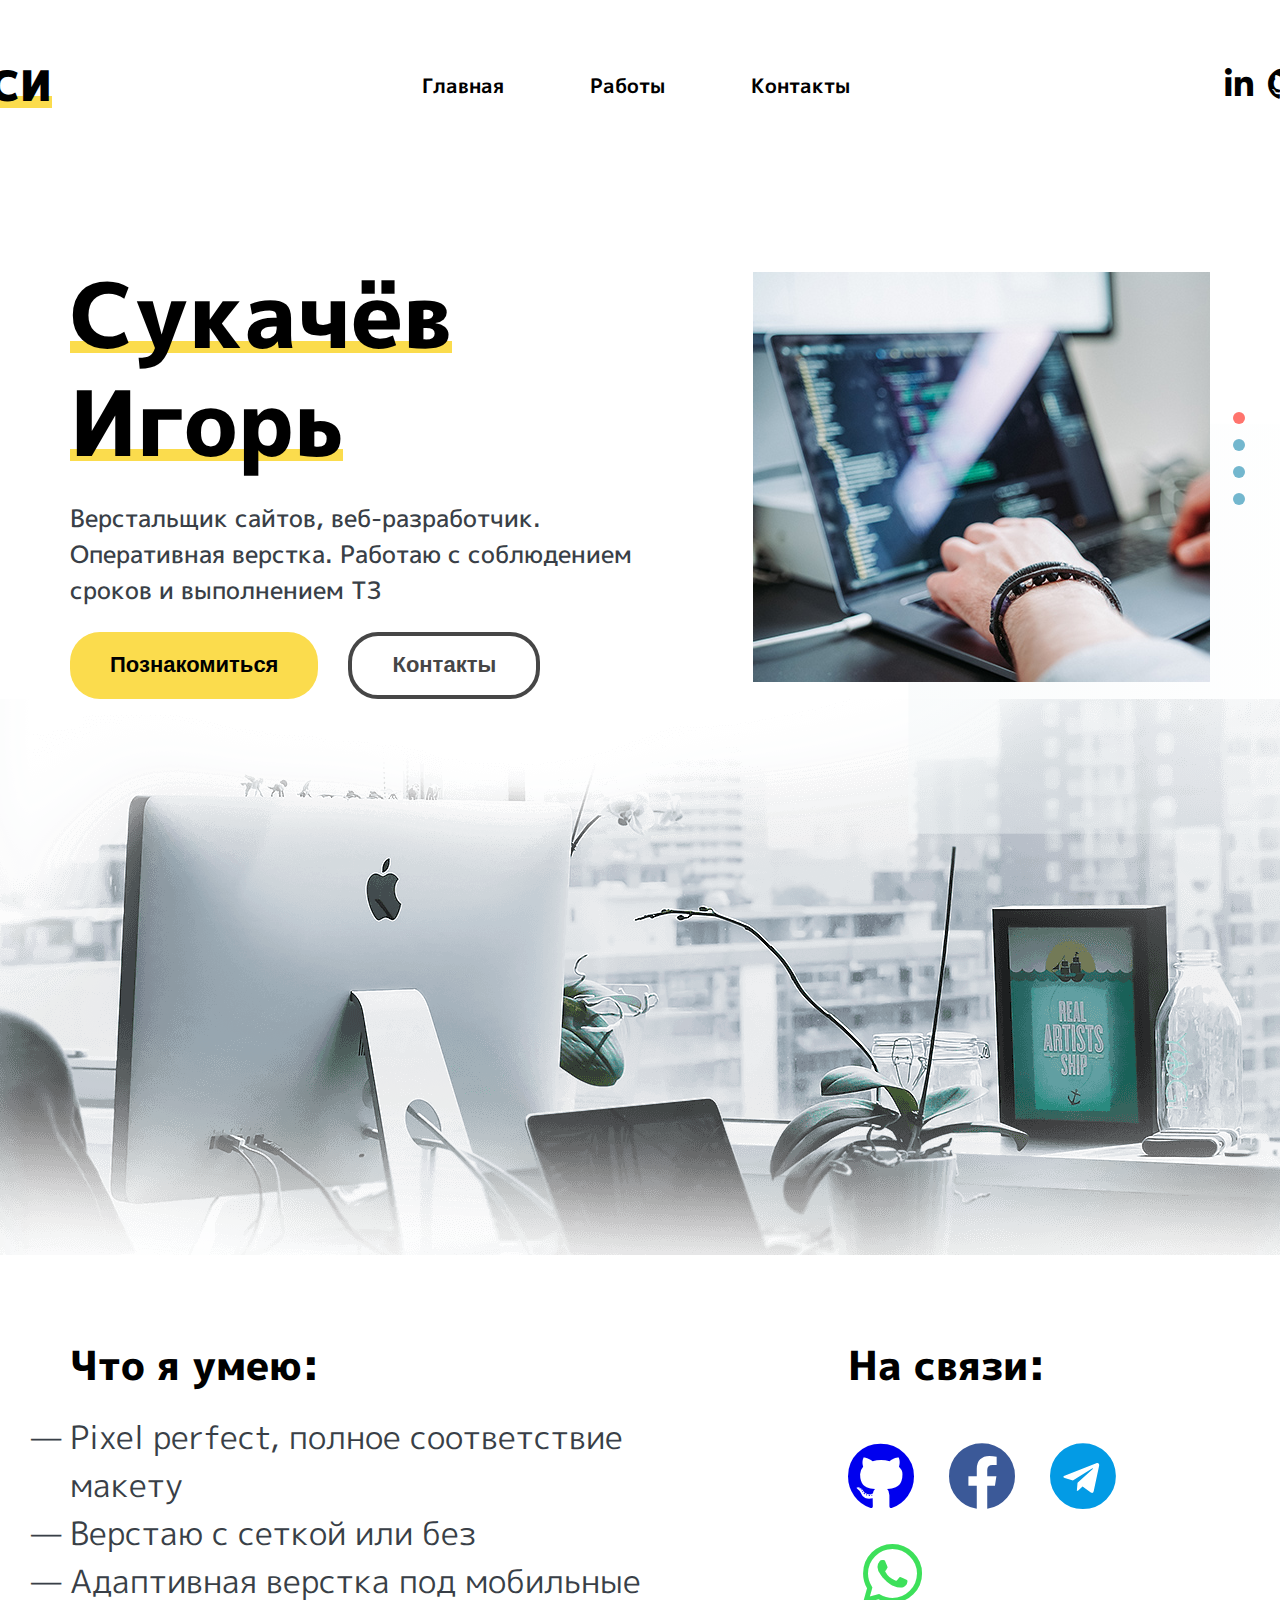
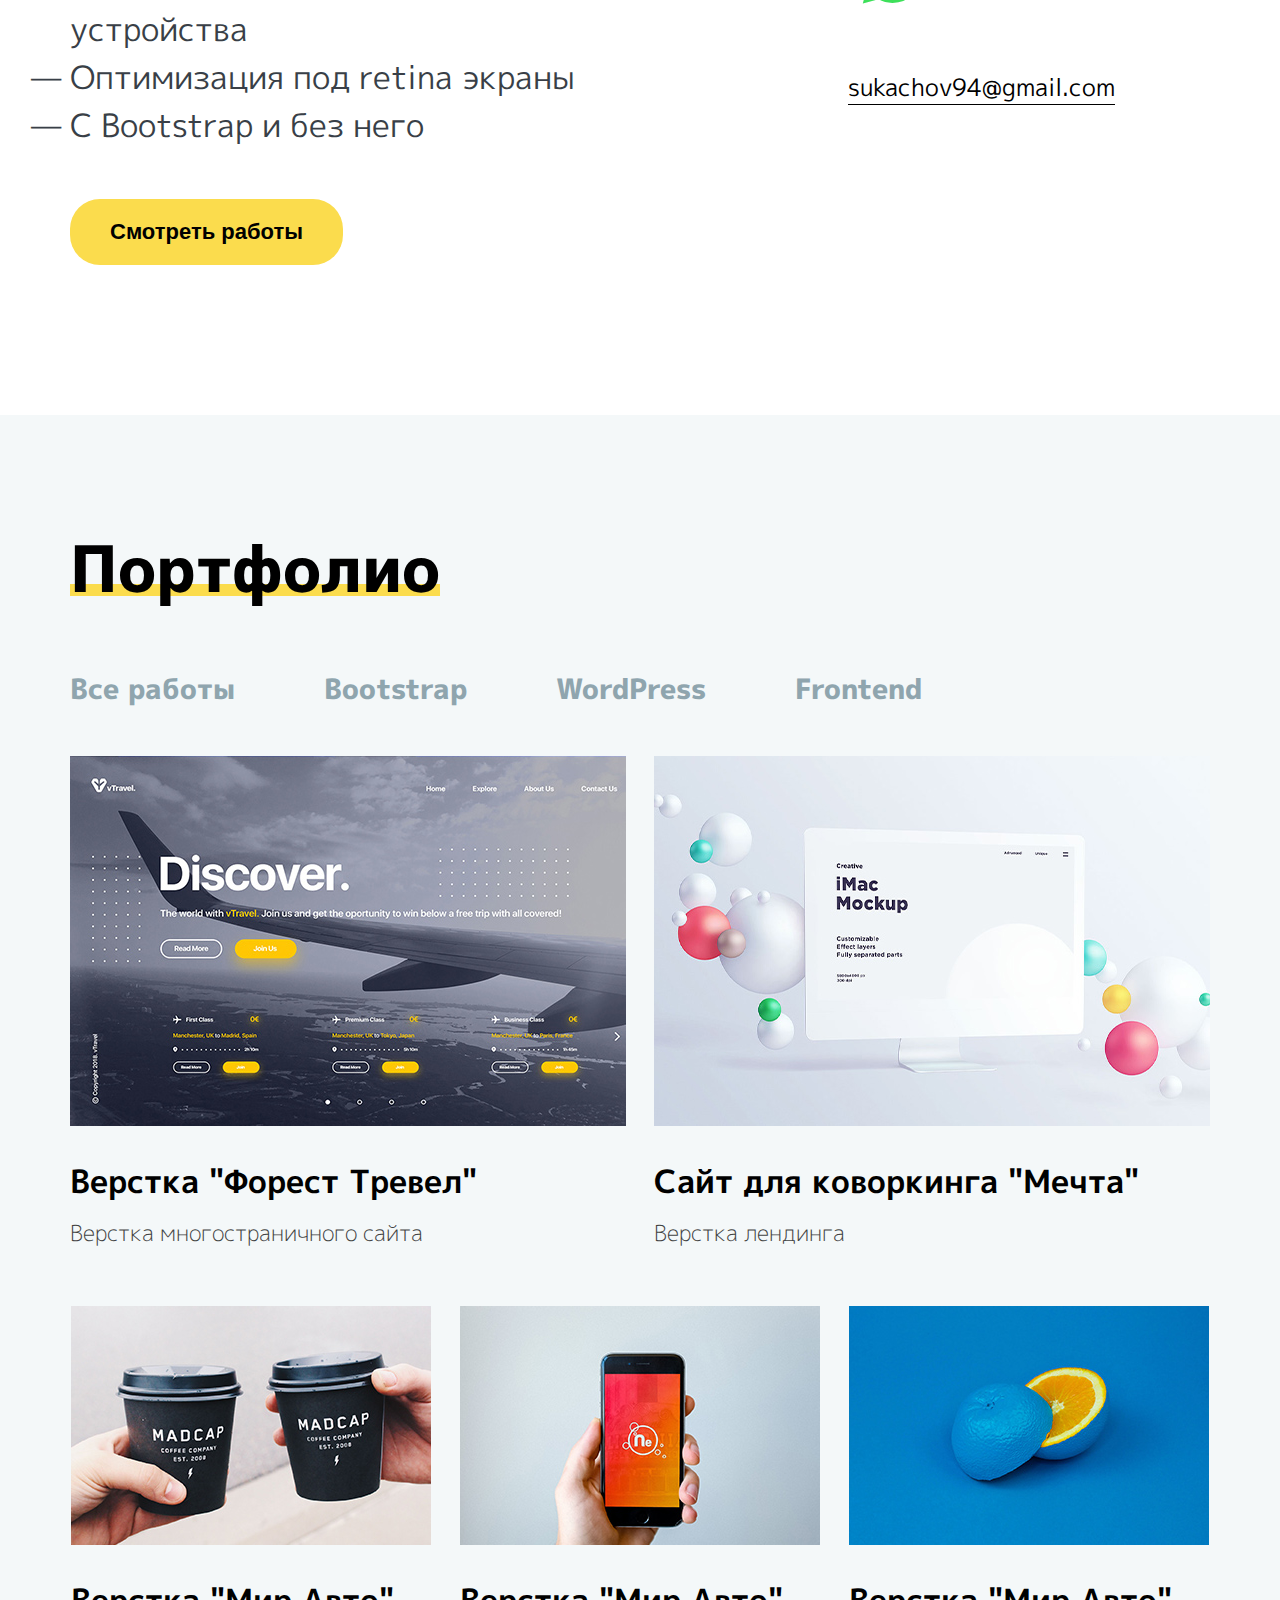
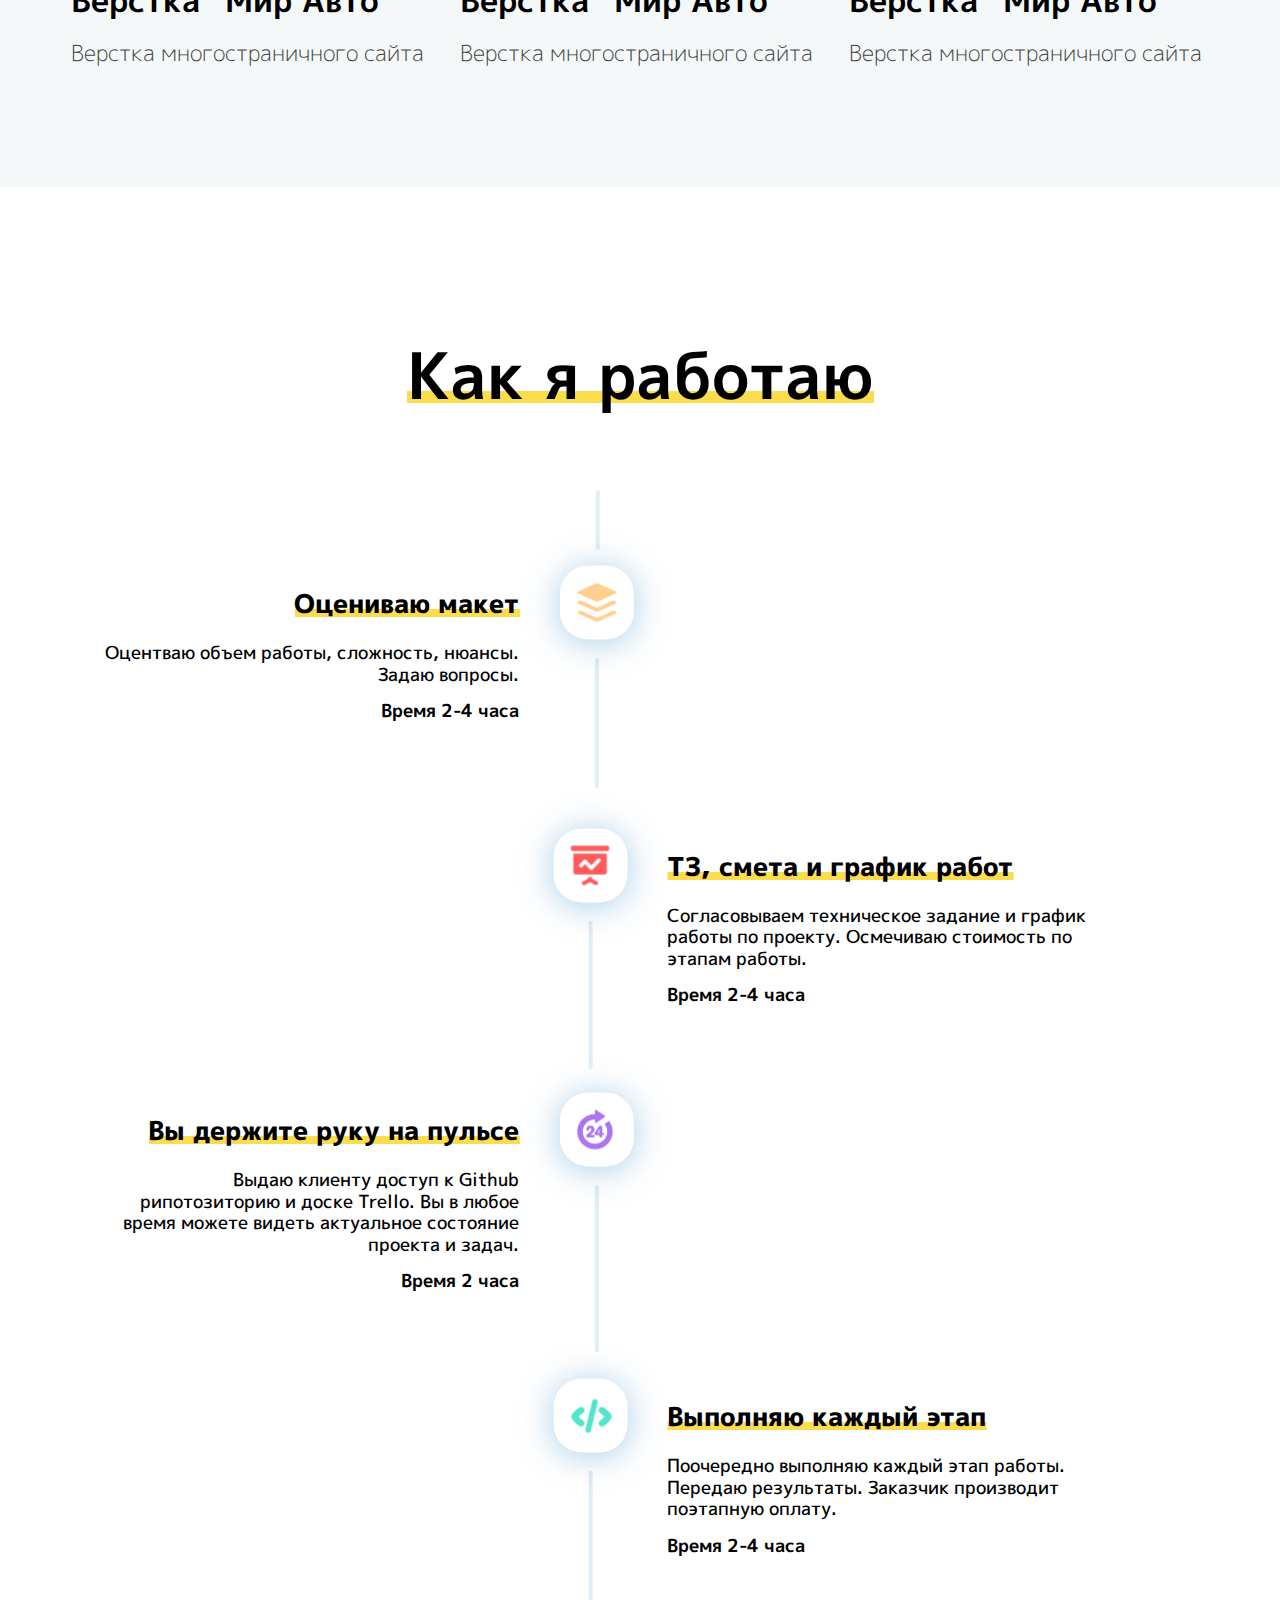
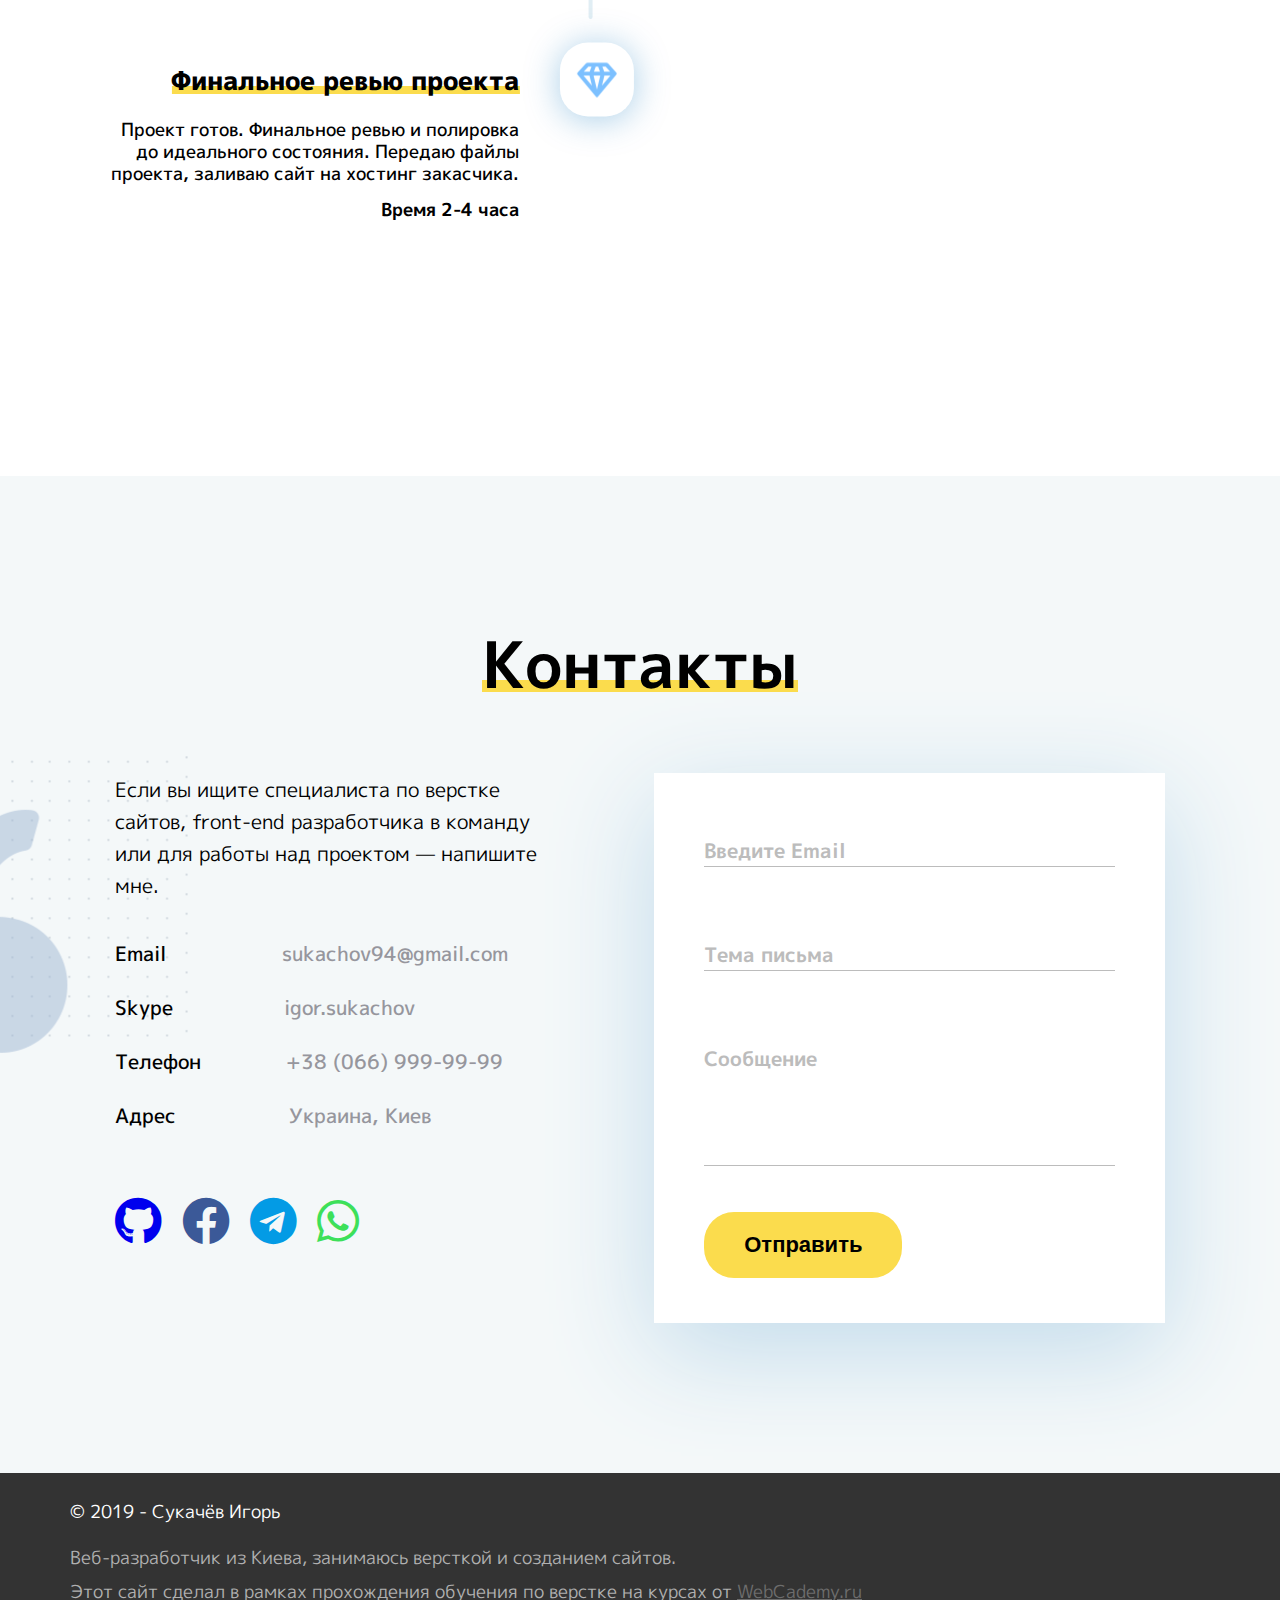
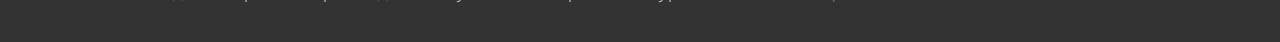
==== docs/index.html @ 330462f0 "three commit" ====
<!DOCTYPE html>
<html lang="ru">

<head>
    <meta charset="UTF-8">
    <meta name="viewport" content="width=device-width, initial-scale=1.0">
    <meta http-equiv="X-UA-Compatible" content="ie=edge">
    <link rel="stylesheet" href="./css/main.css">
    <link rel="stylesheet" href="https://cdnjs.cloudflare.com/ajax/libs/font-awesome/5.11.2/css/all.min.css">
    <link
        href="https://fonts.googleapis.com/css?family=M+PLUS+1p:100,300,400,500,700,800,900&display=swap&subset=cyrillic-ext"
        rel="stylesheet">
        <link href="./favicon.ico" rel="shortcut icon" type="image/x-icon">
    <title>Document</title>
</head>

<body>    
        <ul id="page-nav" class="nav-ul">
            <li class="active">
                <a href="#header"></a>
            </li>
            <li>
                <a href="#portfolio"></a>
            </li>
            <li>
                <a href="#how_i_work"></a>
            </li>
            <li>
                <a href="#contacts"></a>
            </li>
        </ul>
   
    <div class="overlay_menu"></div>
    <header class="header" id="header">
        <div class="conteiner">
            <div class="block-row nav space-between">
                <div class="initials"><a href="#"><span>СИ</span></a></div>
                <div class="div-links">
                    <a href="#" class="nav-links">Главная</a>
                    <a href="#" class="nav-links">Работы</a>
                    <a href="#" class="nav-links">Контакты</a>
                </div>
                <div class="icons-link">
                    <a href="#"><i class="fab fa-linkedin-in icons fa-2x"></i></a>
                    <a href="#"><i class="fab fa-github icons fa-2x" id="icon-github-color"></i></a>
                    <!-- <i class="fab fa-vk icons fa-2x"></i> -->
                </div>
            </div>
            <div class="mobile_nav ">
                <div class="mobile_logo">
                    <span>СИ</span>
                </div>
                <div class="mobile_links">
                    <a href="#" class="links_menu">Главная</a>
                    <a href="#" class="links_menu">Работы</a>
                    <a href="#" class="links_menu">Контакты</a>
                </div>
                <div class="fab_links">
                    <a href="#"><i class="fab fa-github icons fa-3x link-hover" id="fa-3x"
                            style="margin-left:0"></i></a>
                    <a href="#"><i class="fab fa-facebook icons fa-3x link-hover" id="fa-3x"></i></a>
                    <a href="#"><i class="fab fa-telegram icons fa-3x link-hover" id="fa-3x"></i></a>
                    <a href="#"><i class="fab fa-whatsapp icons fa-3x link-hover" id="fa-3x"></i></a>
                </div>
                <div class="Email_div">
                    <a class="email-menu" href="mailto:sukachov94@gmail.com">sukachov94@gmail.com</a>
                </div>
            </div>
            <div class="menu-icon-wrapper">
                <div class="menu-icon"></div>
            </div>
            <div class="block-row column-reverse">
                <div class="name width-50">
                    <h1 class="title-header">
                        <span class="underline">Сукачёв</span>
                        <span class="underline">Игорь</span>
                    </h1>
                    <p class="header_desc">Верстальщик сайтов, веб-разработчик. Оперативная верстка. Работаю с
                        соблюдением сроков и выполнением ТЗ</p>
                    <div class="header-button">
                        <button class="button-submit">Познакомиться</button>
                        <button class="button-contacts">Контакты</button>
                    </div>

                </div>
                <div class="photo">
                    <img src="./img/Header/img-header.jpg" alt="Face" class="Photo-img">
                </div>
            </div>
        </div>
        <div>
            <img src="./img/Header/mac-book_m.png" alt="Mac-book" class="image-header">
        </div>

    </header>
    <main>
        <div id="fullpage">
            <section class="what_i_do" id="what_i_do">
                <div class="conteiner">
                    <div class="block-row align media-row">
                        <div class="i-can">
                            <h3 class="middle-title">Что я умею:</h3>
                            <ul>
                                <li>pixel perfect, полное соответствие макету</li>
                                <li>верстаю с сеткой или без</li>
                                <li>адаптивная верстка под мобильные устройства</li>
                                <li>оптимизация под retina экраны</li>
                                <li>с Bootstrap и без него</li>
                            </ul>
                            <button class="button-submit">Смотреть работы</button>
                        </div>
                        <div class="in-touch">
                            <h3 class="middle-title">На связи:</h3>
                            <div class="icons-links-section-i-can">
                                <a href="#"><i class="fab fa-github icons fa-3x link-hover" id="fa-3x"
                                        style="margin-left:0"></i></a>
                                <a href="#"><i class="fab fa-facebook icons fa-3x link-hover" id="fa-3x"></i></a>
                                <a href="#"><i class="fab fa-telegram icons fa-3x link-hover" id="fa-3x"></i></a>
                                <a href="#"><i class="fab fa-whatsapp icons fa-3x link-hover" id="fa-3x"></i></a>
                            </div>
                            <div class="Email-block">
                                <a class="email" href="mailto:sukachov94@gmail.com">sukachov94@gmail.com</a>
                            </div>
                        </div>
                    </div>
                </div>
            </section>
            <section class="portfolio" id="portfolio">
                <div class="conteiner">
                    <h2 class="title-portfolio">
                        <span class="underline">Портфолио</span>
                    </h2>
                    <div class="div-links portfolio-nav">
                        <a href="#!" class="nav-links button filter" id="add-class" data-filter="all">Все работы</a>
                        <a href="#!" class="nav-links button filter" id="add-class" data-filter=".bootstrap">Bootstrap</a>
                        <a href="#!" class="nav-links button filter" id="add-class" data-filter=".wordpress">WordPress</a>
                        <a href="#!" class="nav-links button filter" id="add-class" data-filter=".frontend">Frontend</a>
                    </div>
                    <div class="block-row wrap mb-0 unset" id="portfolio-filter">

                        <div class="project-link">
                            <div class="overlay">
                                <img src="./img/Portfolio/discover.jpg" alt="discover" class="img-portfolio">
                                <a href="#" class="project-link-active">
                                    <i class="far fa-eye fa-3x eye-icon"></i>
                                </a>
                            </div>
                            <h4 class="title-small">Верстка "Форест Тревел"</h4>
                            <p>Верстка многостраничного сайта</p>
                        </div>

                        <div class="project-link">
                            <div class="overlay">
                                <img src="./img/Portfolio/iMac-Mockup.jpg" alt="Imac" class="img-portfolio">
                                <a href="#" class="project-link-active">
                                    <i class="far fa-eye fa-3x eye-icon"></i>
                                </a>
                            </div>
                            <h4 class="title-small">Сайт для коворкинга "Мечта"</h4>
                            <p>Верстка лендинга</p>
                        </div>

                        <div class="project-link mix bootstrap">
                            <div class="overlay">
                                <img src="./img/Portfolio/01.jpg" alt="madcap" class="img-portfolio">
                                <a href="#" class="project-link-active">
                                    <i class="far fa-eye fa-3x eye-icon"></i>
                                </a>
                            </div>
                            <h4 class="title-small">Верстка "Мир Авто"</h4>
                            <p>Верстка многостраничного сайта</p>
                        </div>

                        <div class="project-link mix wordpress">
                            <div class="overlay">
                                <img src="./img/Portfolio/02.jpg" alt="phone" class="img-portfolio">
                                <a href="#" class="project-link-active ">
                                    <i class="far fa-eye fa-3x eye-icon"></i>
                                </a>
                            </div>
                            <h4 class="title-small">Верстка "Мир Авто"</h4>
                            <p>Верстка многостраничного сайта</p>
                        </div>

                        <div class="project-link mix frontend">
                            <div class="overlay">
                                <img src="./img/Portfolio/03.jpg" alt="orange" class="img-portfolio">
                                <a href="#" class="project-link-active ">
                                    <i class="far fa-eye fa-3x eye-icon"></i>
                                </a>
                            </div>                            
                            <h4 class="title-small">Верстка "Мир Авто"</h4>
                            <p>Верстка многостраничного сайта</p>                            
                        </div>

                    </div>
                    <a href="#" class="media-block">Смотреть все работы</a>
                </div>
            </section>
            <section class="how_i_work" id="how_i_work">
                <div class="conteiner">
                    <h2 class="title-how_i_work">
                        <span class="underline">Как я работаю</span>
                    </h2>
                    <div class="block-column">
                        <div class="add-class position-left position-left--reverse">

                            <div class="decorative-line-after decorative-line-before">
                                <div class="column-right ">
                                    <img src="./img/How-I-work/layers.png" alt="rating">
                                </div>
                            </div>
                            <div class="column-left fixed-width">
                                <h6 class="very-small-title"><span>Оцениваю макет</span></h6>
                                <p class="text-align-r">Оцентваю объем работы, сложность, нюансы. Задаю вопросы.</p
                                    class="text-align-r">
                                <p class="text-align-r"><strong>Время 2-4 часа</strong></p>
                            </div>
                        </div>

                        <div class="add-class position-right">
                            <div class="decorative-line-after">
                                <div class="column-right">
                                    <img src="./img/How-I-work/presentation-chart.png" alt="reference">
                                </div>
                            </div>
                            <div class="column-left fixed-width">
                                <h6 class="very-small-title text-align-l"><span>ТЗ, смета и график работ</span></h6>
                                <p class="text-align-l">Согласовываем техническое задание и график работы по проекту.
                                    Осмечиваю стоимость по этапам работы.</p class="text-align">
                                <p class="text-align-l"><strong>Время 2-4 часа</strong></p>
                            </div>
                        </div>

                        <div class="add-class position-left position-left--reverse">
                            <div class="decorative-line-after">
                                <div class="column-right">
                                    <img src="./img/How-I-work/24-hours.png" alt="time">
                                </div>
                            </div>

                            <div class="column-left fixed-width">
                                <h6 class="very-small-title"><span>Вы держите руку на пульсе</span></h6>
                                <p class="text-align-r">Выдаю клиенту доступ к Github рипотозиторию и доске Trello. Вы в
                                    любое время можете видеть актуальное состояние проекта и задач.</p>
                                <p class="text-align-r"><strong>Время 2 часа</strong></p>
                            </div>

                        </div>

                        <div class="add-class position-right">
                            <div class="decorative-line-after">
                                <div class="column-right">
                                    <img src="./img/How-I-work/code-alt.png" alt="phase">
                                </div>
                            </div>
                            <div class="column-left fixed-width">
                                <h6 class="very-small-title text-align-l"><span>Выполняю каждый этап</span></h6>
                                <p class="text-align-l">Поочередно выполняю каждый этап работы. Передаю результаты.
                                    Заказчик производит поэтапную оплату.</p>
                                <p class="text-align-l"><strong>Время 2-4 часа</strong></p>
                            </div>
                        </div>

                        <div class="add-class position-left position-left--reverse">
                            <div>
                                <div class="column-right">
                                    <img src="./img/How-I-work/diamond.png" alt="ending">
                                </div>
                            </div>
                            <div class="column-left fixed-width">
                                <h6 class="very-small-title"><span>Финальное ревью проекта</span></h6>
                                <p class="text-align-r">Проект готов. Финальное ревью и полировка до идеального
                                    состояния. Передаю файлы проекта, заливаю сайт на хостинг закасчика.</p>
                                <p class="text-align-r"><strong>Время 2-4 часа</strong></p>
                            </div>

                        </div>
                    </div>
                </div>
            </section>
            <section class="contacts" id="contacts">
                <div class="conteiner">
                    <h2 class="title-contacts">
                        <span class="underline">Контакты</span>
                    </h2>
                    <div class="block-row mb-0 align-item space-around">
                        <div class="section-contacts-left">
                            <p class="contacts-desc">Если вы ищите специалиста по верстке сайтов, front-end разработчика
                                в команду или для работы над проектом — напишите мне.
                            </p>
                            <div class="list-row">
                                <div>
                                    <ul class="left-list">
                                        <li class="bold">Email</li>
                                        <li class="list-links"><a href="mailto:sukachov94@gmail.com"
                                            class="contacts-links">sukachov94@gmail.com</a></li>
                                        <li class="bold">Skype</li>
                                        <li class="list-links"><a href="skype:igor.sukachov"
                                            class="contacts-links">igor.sukachov</a></li>
                                        <li class="bold">Телефон</li>
                                        <li class="data"><a href="tel:+38 (066) 999-99-99" class="contacts-links">+38
                                            (066) 999-99-99</a></li>
                                        <li class="bold">Адрес</li>
                                        <li class="data">Украина, Киев</li>
                                    </ul>
                                </div>                                
                            </div>
                            <div class="icons-links-section">
                                <a href="#"><i class="fab fa-github icons fa-3x link-hover"
                                        style="margin-left:0"></i></a>
                                <a href="#"><i class="fab fa-facebook icons fa-3x link-hover"></i></a>
                                <a href="#"><i class="fab fa-telegram icons fa-3x link-hover"></i></a>
                                <a href="#"><i class="fab fa-whatsapp icons fa-3x link-hover"></i></a>
                            </div>
                            <div class="absolute-icon">
                                <!-- <img src="./img/Contacts/Dot_Feature.png" alt="Dots-bg"> -->
                            </div>
                            <div class="absolute-icon-2">
                                <img src="./img/Contacts/Path.png" alt="Path">
                            </div>
                            <div class="absolute-icon-3">
                                <img src="./img/Contacts/Path.png" alt="Path">
                            </div>
                        </div>

                        <div class="section-contacts-right">
                            <form class="contacts-form" action="" id="contact-form">
                            <input type="hidden" name="project_name " value=" myportfolio.ru">
							<input type="hidden" name="admin_email " value="lareta1@yandex.ru">
							<input type="hidden" name="email_from " value="info@myportfolio.ru ">
                            <div class="input_wrapper">
                                <input id="email-input" class="input" type="text" name="email" required>
                                <label for="email-input" class="fake-placeholder">Введите Email</label>
                            </div>

                            <div class="input_wrapper">
                                <input id="topic-input" class="input" type="text" name="theme" required>
                                <label for="topic-input" class="fake-placeholder">Тема письма</label>
                            </div>
                            <div class="textarea_wrapper">
                                <textarea id="message" cols="32" rows="5" class="textarea" type="text" name="message"
                                    required ></textarea>
                                <label for="message" class="fake-placeholder">Сообщение</label>
                            </div>
                            <button class="button-submit-contacts">Отправить</button>
                            </form>
                            <div id="answer"></div>
                        </div>
                    </div>
                </div>
            </section>
        </div>
    </main>
    <footer class="footer">
        <div class="conteiner">
            <div class="copywrite">
                <p>© 2019 - Сукачёв Игорь</p>
                <p>Веб-разработчик из Киева, занимаюсь версткой и созданием сайтов.</p>
                <p>Этот сайт сделал в рамках прохождения обучения по верстке на курсах от <a href="#">WebCademy.ru</a>
                </p>
            </div>
        </div>
    </footer>
    <div id="backTop">
        <a href="#top"><i class="far fa-arrow-alt-circle-up"></i></a>
    </div>
    <script src="./js/jquery-3.4.1.min.js"></script>
    <script src="./js/main.js"></script>
    <script src="./libs/nav.js/nav.js"></script>
    <script src="./libs/mixitup2/jquery.mixitup.min.js"></script>
    <script src="./libs/jquery.validate/jquery.validate.js"></script>
</body>

</html>
---- docs/css/main.css ----
* {
  box-sizing: border-box;
}
html {
  scroll-behavior: smooth;
}
body {
  margin: 0;
  color: #000000;
  font-family: 'M PLUS 1p', sans-serif;
}
.conteiner {
  width: 100%;
  margin: 0 auto;
  padding-left: 15px;
  padding-right: 15px;
}
@media (min-width: 768px) {
  .conteiner {
    padding-left: 0;
    padding-right: 0;
    width: 708px;
  }
}
@media (min-width: 1200px) {
  .conteiner {
    width: 1140px;
  }
}
p::selection,
li::selection,
h1::selection,
h2::selection,
h3::selection,
h4::selection,
h5::selection,
h6::selection,
strong::selection,
span::selection,
div::selection,
button::selection,
img::selection,
input::selection {
  background: #fbdc4d;
}
.header {
  width: 100%;
  padding-top: 35px;
  overflow: hidden;
}
@media (min-width: 768px) {
  .header {
    padding-top: 40px;
  }
}
@media (min-width: 1200px) {
  .header {
    padding-top: 60px;
  }
}
.block-row {
  display: flex;
  flex-direction: column;
  justify-content: center;
  margin-bottom: 30px;
}
@media (min-width: 768px) {
  .block-row {
    flex-direction: row;
    margin-bottom: 80px;
  }
}
@media (min-width: 1200px) {
  .block-row {
    align-items: center;
    margin-bottom: 150px;
  }
}
.column-reverse {
  flex-direction: column-reverse;
}
@media (min-width: 768px) {
  .column-reverse {
    flex-direction: row;
  }
}
.space-between {
  justify-content: space-between;
}
.icons-link a {
  cursor: pointer;
  color: #000;
}
.icons-link a:hover,
.icons-link a:active {
  color: #039be5;
}
#icon-github-color:hover,
#icon-github-color:active {
  color: #039be5;
}
.initials {
  width: 80px;
  font-size: 42px;
  font-weight: 900;
  line-height: 1.2;
}
@media (min-width: 768px) {
  .initials {
    font-size: 52px;
  }
}
@media (min-width: 1200px) {
  .initials {
    font-size: 42px;
    transform: translateX(-100%);
  }
}
.initials span {
  position: relative;
  z-index: 1;
}
.initials span::after {
  content: "";
  position: absolute;
  z-index: -1;
  width: 100%;
  height: 12px;
  background-color: #fbdc4d;
  bottom: 12px;
  transform: translate(-100%, 50%);
}
@media (min-width: 768px) {
  .initials span::after {
    content: "";
    position: absolute;
    z-index: -1;
    width: 100%;
    height: 12px;
    background-color: #fbdc4d;
    bottom: 12px;
    transform: translate(0, 0);
  }
}
@media (min-width: 1200px) {
  .initials span::after {
    content: "";
    position: absolute;
    z-index: -1;
    width: 100%;
    height: 12px;
    background-color: #fbdc4d;
    bottom: 12px;
    transform: translate(-100%, 50%);
  }
}
.initials a {
  color: #000000;
  cursor: pointer;
  text-decoration: none;
}
.initials a:hover {
  color: #039be5;
}
.div-links {
  display: none;
}
@media (min-width: 1200px) {
  .div-links {
    display: block;
    font-size: 20px;
    font-weight: 700;
  }
}
.div-links a {
  position: relative;
  color: #000000;
  text-decoration: none;
  cursor: pointer;
  transition: color 0.5s linear;
}
.div-links a:hover {
  color: #039be5;
}
.div-links a::after {
  position: absolute;
  content: "";
  width: 0;
  height: 4px;
  left: 0;
  bottom: -1px;
  background-color: #fbdc4d;
  transition: .9s;
}
.div-links a:hover::after {
  width: 100%;
}
#fa-3x {
  font-size: 40px;
}
@media (min-width: 768px) {
  #fa-3x {
    font-size: 56px;
  }
}
@media (min-width: 1200px) {
  #fa-3x {
    font-size: 68px;
  }
}
.icons-link {
  display: none;
}
@media (min-width: 1200px) {
  .icons-link {
    display: block;
    transform: translateX(100%);
    flex-direction: row;
    display: flex;
  }
}
.icons {
  margin-right: 20px;
}
.icons:first-child {
  margin-left: 15px;
}
.icons:last-child {
  margin-right: 0;
}
@media (min-width: 768px) {
  .nav-links {
    margin-right: 55px;
  }
  .nav-links:last-child {
    margin-right: 0;
  }
}
@media (min-width: 1200px) {
  .nav-links {
    margin-right: 80px;
  }
}
@media (min-width: 768px) {
  .width-50 {
    width: 50%;
  }
}
@media (min-width: 1200px) {
  .width-50 {
    width: 50%;
  }
}
.email:hover {
  color: #039be5;
}
.name {
  margin-right: 0;
}
@media (min-width: 768px) {
  .name {
    margin-right: 50px;
  }
}
@media (min-width: 1200px) {
  .name {
    margin-right: 120px;
  }
}
.title-header {
  margin: 0;
  font-weight: 800;
  line-height: 1.2;
  font-size: 42px;
}
@media (min-width: 768px) {
  .title-header {
    font-size: 52px;
  }
}
@media (min-width: 1200px) {
  .title-header {
    font-size: 90px;
  }
}
.title-header span {
  position: relative;
  z-index: 1;
}
@media (min-width: 768px) {
  .title-header span::after {
    content: "";
    position: absolute;
    z-index: -1;
    width: 100%;
    height: 12px;
    background-color: #fbdc4d;
    bottom: 2px;
    transform: translate(-100%, -100%);
  }
}
@media (min-width: 1200px) {
  .title-header span::after {
    content: "";
    position: absolute;
    z-index: -1;
    width: 100%;
    height: 12px;
    background-color: #fbdc4d;
    bottom: 12px;
    transform: translate(-100%, -100%);
  }
}
.header_desc {
  font-size: 18px;
  line-height: 1.667;
  color: #393f47;
  font-weight: 500;
  text-shadow: 0px 3px 42.32px rgba(255, 255, 255, 0.004);
}
@media (min-width: 1200px) {
  .header_desc {
    font-size: 24px;
    line-height: 1.5;
  }
}
.button-submit {
  display: none;
}
@media (min-width: 1200px) {
  .button-submit {
    display: block;
    padding: 20px 40px;
    font-size: 22px;
    color: #000000;
    font-weight: 700;
    line-height: 1.2;
    border-radius: 30px;
    background-color: #fbdc4d;
    border: none;
    margin-right: 30px;
    transition: background-color 0.4s ease, color 0.4s ease;
    cursor: pointer;
  }
  .button-submit:hover,
  .button-submit:focus {
    outline: none;
    background-color: rgba(0, 0, 0, 0.8);
    color: #fbdc4d;
  }
}
.button-contacts {
  display: none;
}
@media (min-width: 1200px) {
  .button-contacts {
    display: block;
    padding: 16px 40px;
    font-size: 22px;
    color: #464646;
    font-weight: 700;
    line-height: 1.2;
    border-width: 4px;
    border-radius: 30px;
    border-color: #464646;
    border-style: solid;
    background-color: #ffffff;
    transition: background-color 0.4s ease, color 0.4s ease;
    cursor: pointer;
  }
  .button-contacts:hover,
  .button-contacts:focus {
    outline: none;
    background-color: #464646;
    color: #ffffff;
  }
}
.image-header {
  margin-top: 0px;
  width: 150%;
  height: 100%;
  margin-left: -93px;
}
@media (min-width: 768px) {
  .image-header {
    width: 100%;
    height: 100%;
    margin-left: 0px;
    font-size: 52px;
    margin-top: -90px;
  }
}
@media (min-width: 1200px) {
  .image-header {
    object-fit: none;
    margin-top: -150px;
  }
}
.photo {
  position: relative;
  z-index: 0;
  margin: 0 auto;
}
@media (min-width: 768px) {
  .photo::after {
    content: "";
    background-image: linear-gradient(90deg, #f4f8f9 0%, rgba(244, 248, 249, 0) 100%);
    opacity: 0.502;
    display: block;
    position: absolute;
    right: 0;
    top: 0;
    width: 390px;
    height: 250px;
    transform: translate(34%, 37%);
    z-index: -1;
  }
}
@media (min-width: 1200px) {
  .photo::after {
    content: "";
    background-image: linear-gradient(90deg, #f4f8f9 0%, rgba(244, 248, 249, 0) 100%);
    opacity: 0.502;
    display: block;
    position: absolute;
    right: 0;
    top: 0;
    width: 457px;
    height: 410px;
    transform: translate(34%, 37%);
    z-index: -1;
  }
}
.Photo-img {
  z-index: 2;
  width: 290px;
  height: 290px;
}
@media (min-width: 1200px) {
  .Photo-img {
    width: auto;
    height: auto;
  }
}
.header-button {
  display: flex;
  align-items: center;
}
.portfolio {
  padding-top: 60px;
  padding-bottom: 90px;
  background-color: #f4f8f9;
}
@media (min-width: 768px) {
  .portfolio {
    padding-top: 85px;
    padding-bottom: 75px;
  }
}
@media (min-width: 1200px) {
  .portfolio {
    padding-top: 115px;
    padding-bottom: 125px;
  }
}
.title-portfolio {
  margin-top: 0;
  font-size: 42px;
  font-weight: 800;
  line-height: 1.2;
  z-index: 1;
  margin-bottom: 50px;
}
@media (min-width: 768px) {
  .title-portfolio {
    margin-bottom: 60px;
    font-size: 52px;
  }
}
@media (min-width: 1200px) {
  .title-portfolio {
    margin-bottom: 65px;
    font-size: 64px;
  }
}
.underline {
  position: relative;
  z-index: 1;
}
.underline::after {
  content: "";
  position: absolute;
  z-index: -1;
  width: 100%;
  height: 8px;
  background-color: #fbdc4d;
  bottom: 2px;
  transform: translate(-100%, -100%);
}
@media (min-width: 768px) {
  .underline::after {
    content: "";
    position: absolute;
    z-index: -1;
    width: 100%;
    height: 10px;
    background-color: #fbdc4d;
    bottom: 4px;
    transform: translate(-100%, -100%);
  }
}
@media (min-width: 1200px) {
  .underline::after {
    content: "";
    position: absolute;
    z-index: -1;
    width: 100%;
    height: 12px;
    background-color: #fbdc4d;
    bottom: 4px;
    transform: translate(-100%, -100%);
  }
  .underline:hover::after {
    background-color: rgba(234, 115, 109, 0.85);
  }
}
.img-portfolio {
  width: 290px;
  height: 200px;
}
@media (min-width: 768px) {
  .img-portfolio {
    width: 330px;
    height: auto;
  }
}
@media (min-width: 1200px) {
  .img-portfolio {
    width: auto;
    height: auto;
  }
}
.wrap {
  flex-wrap: wrap;
}
.mb-0 {
  margin-bottom: 0;
}
.title-small {
  margin: 0;
  font-size: 22px;
  font-weight: 700;
  line-height: 1.2;
  margin-top: 25px;
  margin-bottom: 20px;
}
@media (min-width: 768px) {
  .title-small {
    font-size: 24px;
  }
}
@media (min-width: 1200px) {
  .title-small {
    margin-top: 30px;
    font-size: 32px;
  }
}
.project-link p {
  margin: 0;
  font-size: 16px;
  font-weight: 300;
  color: #414242;
  line-height: 1.2;
}
@media (min-width: 768px) {
  .project-link p {
    font-size: 18px;
  }
}
@media (min-width: 1200px) {
  .project-link p {
    font-size: 22px;
  }
}
.project-link {
  margin-right: 0;
  margin-bottom: 45px;
  overflow: hidden;
  position: relative;
}
.project-link:nth-child(2) {
  margin-right: 0;
}
.project-link:nth-child(5) {
  margin-right: 0;
  margin-bottom: 0;
}
@media (min-width: 768px) {
  .project-link {
    margin-right: 24px;
  }
  .project-link:nth-child(3) {
    margin-bottom: 0;
  }
  .project-link:nth-child(4) {
    margin-bottom: 0;
  }
  .project-link:nth-child(5) {
    margin-top: 45px;
  }
}
@media (min-width: 1200px) {
  .project-link {
    margin-right: 28px;
    margin-bottom: 60px;
  }
  .project-link:nth-child(5) {
    margin-top: 0;
  }
}
.media-block {
  display: flex;
  font-size: 20px;
  font-weight: normal;
  color: #45b5eb;
  cursor: pointer;
  margin-right: auto;
  margin-top: 45px;
}
@media (min-width: 400px) {
  .media-block {
    justify-content: center;
  }
}
@media (min-width: 1200px) {
  .media-block {
    display: none;
  }
}
.overlay {
  position: relative;
}
.overlay::before {
  content: '';
  position: absolute;
  top: 0;
  left: 0;
  width: 100%;
  height: 0;
  background: rgba(251, 220, 77, 0.3);
  transition: all 2s ease;
}
.overlay:hover::before {
  height: 100%;
}
.overlay:hover .button-overlay {
  transform: translate(-50%, 50%);
  display: block;
  width: 126px;
  height: 66px;
  bottom: 50%;
  left: 50%;
  border-radius: 50%;
  border-color: #ea736d;
}
.project-link-active {
  top: 50%;
  left: 50%;
  padding: 20px;
  border: 2px solid rgba(255, 255, 255, 0.9);
  position: absolute;
  display: block;
  transition: all 1.65s linear;
  background-color: rgba(255, 255, 255, 0.3);
  border-radius: 50%;
  transform: translate(-50%, -500%);
}
.project-link-active:hover {
  background-color: rgba(0, 0, 0, 0.45);
}
.overlay:hover .project-link-active {
  transform: translate(-50%, -50%);
}
.eye-icon {
  color: rgba(0, 0, 0, 0.89);
  transition: all 1.65s linear;
}
.eye-icon:hover {
  color: #FFA000;
}
.button-overlay {
  bottom: 0;
  left: 0;
  position: absolute;
  width: 0;
  height: 0;
  cursor: pointer;
  display: none;
  transition: all 3s linear;
  background-color: #fff;
}
.portfolio-nav {
  display: none;
}
@media (min-width: 768px) {
  .portfolio-nav {
    display: block;
    font-size: 24px;
    font-weight: 800;
    line-height: 1.2;
    color: #8fa5ae;
    margin-bottom: 50px;
  }
  .portfolio-nav:hover {
    color: #000;
    border-bottom: none;
  }
}
@media (min-width: 1200px) {
  .portfolio-nav {
    font-size: 28px;
  }
}
@media (min-width: 768px) {
  #add-class {
    font-size: 24px;
    font-weight: 800;
    color: #8fa5ae;
  }
  #add-class:hover {
    color: #000;
    border-bottom: none;
  }
}
@media (min-width: 1200px) {
  #add-class {
    font-size: 28px;
  }
}
.unset {
  flex-direction: unset;
  justify-content: space-around;
}
.how_i_work {
  padding: 60px 0 65px;
}
@media (min-width: 768px) {
  .how_i_work {
    padding: 90px 0;
  }
}
@media (min-width: 1200px) {
  .how_i_work {
    padding: 150px 0;
  }
}
.title-how_i_work {
  margin: 0;
  position: relative;
  font-size: 38px;
  font-weight: 700;
  line-height: 1.2;
  z-index: 1;
  text-align: center;
  margin-bottom: 65px;
}
@media (min-width: 768px) {
  .title-how_i_work {
    font-size: 52px;
    margin-bottom: 170px;
  }
}
@media (min-width: 1200px) {
  .title-how_i_work {
    font-size: 64px;
    margin-bottom: 170px;
  }
}
.fixed-width {
  width: 200px;
}
@media (min-width: 768px) {
  .fixed-width {
    width: 290px;
  }
}
@media (min-width: 1200px) {
  .fixed-width {
    width: 420px;
  }
}
.add-class {
  display: flex;
  margin-bottom: 70px;
}
@media (min-width: 768px) {
  .add-class {
    margin-bottom: 40px;
  }
  .add-class:first-child {
    margin-bottom: 70px;
  }
}
@media (min-width: 1200px) {
  .add-class {
    margin-bottom: 90px;
  }
  .add-class:first-child {
    margin-bottom: 110px;
  }
}
.block-column {
  display: flex;
  max-width: 1035px;
  flex-direction: column;
  align-items: center;
  justify-content: flex-start;
}
.very-small-title {
  margin: 0;
  margin-bottom: 20px;
  font-size: 20px;
  font-weight: 800;
  text-align: left;
}
@media (min-width: 768px) {
  .very-small-title {
    font-size: 24px;
    text-align: right;
  }
}
@media (min-width: 1200px) {
  .very-small-title {
    font-size: 26px;
  }
}
@media (min-width: 1200px) {
  .very-small-title span {
    position: relative;
    z-index: 1;
  }
  .very-small-title span::after {
    content: "";
    position: absolute;
    z-index: -1;
    width: 100%;
    height: 8px;
    background-color: #fbdc4d;
    bottom: -4px;
    transform: translate(-100%, -100%);
  }
  .very-small-title span:hover::after {
    background-color: rgba(3, 154, 229, 0.5);
  }
}
.column-left {
  margin-left: 15px;
}
@media (min-width: 768px) {
  .column-left {
    margin-right: 40px;
    margin-left: 40px;
  }
}
.column-right {
  margin-left: 15px;
  padding: 17px;
  border-radius: 28px;
  background-color: #ffffff;
  box-shadow: 0px 3px 35px 0px rgba(0, 112, 187, 0.35);
  display: flex;
  width: 74px;
  height: 74px;
  transform: translateY(-25%);
  align-items: center;
}
@media (min-width: 768px) {
  .column-right {
    margin-left: 0px;
  }
}
.column-left p {
  margin: 0;
  margin-bottom: 15px;
  font-size: 14px;
  font-weight: 500;
  line-height: 1.2;
}
@media (min-width: 768px) {
  .column-left p {
    font-size: 16px;
  }
}
@media (min-width: 1200px) {
  .column-left p {
    font-size: 18px;
  }
}
@media (min-width: 768px) {
  .position-left {
    transform: translateX(-42%);
  }
}
@media (min-width: 768px) {
  .position-right {
    transform: translateX(40%);
  }
}
@media (min-width: 1200px) {
  .position-right {
    transform: translateX(44%);
  }
}
.text-align-l {
  text-align: left;
}
.text-align-r {
  text-align: left;
}
@media (min-width: 768px) {
  .text-align-r {
    text-align: right;
  }
}
.relative {
  position: relative;
}
.decorative-line-after {
  position: relative;
}
.decorative-line-after::after {
  content: "";
  position: absolute;
  display: block;
  z-index: -1;
  width: 4px;
  background-color: #e1eef4;
  transform: translateX(-50%);
  left: 50%;
  height: calc(85%);
  border-radius: 2px;
}
@media (min-width: 768px) {
  .decorative-line-before::before {
    content: "";
    position: absolute;
    display: block;
    z-index: -1;
    width: 4px;
    height: 59px;
    background-color: #e1eef4;
    transform: translate(-30%, -30%);
    top: -50%;
    left: 50%;
  }
}
@media (min-width: 768px) {
  .position-left--reverse {
    flex-direction: row-reverse;
  }
}
.contacts {
  padding: 60px 0;
  background-color: #f4f8f9;
  position: relative;
}
@media (min-width: 768px) {
  .contacts {
    padding: 90px 0;
  }
}
@media (min-width: 1200px) {
  .contacts {
    padding: 150px 0;
  }
}
.title-contacts {
  margin: 0;
  font-size: 42px;
  font-weight: 700;
  line-height: 1.2;
  z-index: 1;
  text-align: center;
  margin-bottom: 60px;
}
@media (min-width: 768px) {
  .title-contacts {
    font-size: 52px;
    margin-bottom: 80px;
  }
}
@media (min-width: 1200px) {
  .title-contacts {
    font-size: 64px;
    margin-bottom: 70px;
  }
}
.section-contacts-left {
  position: relative;
  width: 100%;
  z-index: 0;
}
@media (min-width: 768px) {
  .section-contacts-left {
    width: 300px;
  }
}
@media (min-width: 1200px) {
  .section-contacts-left {
    width: 450px;
  }
  .section-contacts-left::before {
    content: "";
    width: 455px;
    height: 295px;
    position: absolute;
    z-index: -1;
    top: 0;
    left: 0;
    transform: translate(-70%, -8%);
    background-image: url(../img/Contacts/Dot_Feature.png);
    background-position: center;
    background-repeat: no-repeat;
  }
}
.contacts-desc {
  margin: 0;
  font-size: 16px;
  line-height: 1.6;
  text-align: left;
  margin-bottom: 40px;
}
@media (min-width: 768px) {
  .contacts-desc {
    font-size: 18px;
  }
}
@media (min-width: 1200px) {
  .contacts-desc {
    font-size: 20px;
  }
}
.list-row {
  display: flex;
  flex-direction: row;
}
.list-row li {
  list-style: none;
  font-size: 18px;
  font-weight: 500;
  line-height: 1.2;
  padding-bottom: 30px;
}
.list-row li:last-child {
  padding-bottom: 0;
}
@media (min-width: 1200px) {
  .list-row li {
    font-size: 20px;
    margin-right: 55px;
    margin-left: 49px;
  }
  .list-row li:nth-child(odd) {
    margin-left: 0;
  }
  .list-row li:nth-child(2) {
    margin-left: 61px;
  }
  .list-row li:nth-child(4) {
    margin-left: 56px;
  }
  .list-row li:nth-child(6) {
    margin-left: 30px;
  }
  .list-row li:nth-child(8) {
    margin-left: 58px;
  }
}
.bold {
  font-weight: 700;
}
.list-links {
  color: #039be5;
}
.data {
  color: #96969d;
}
.left-list {
  margin: 0;
  padding-left: 0;
}
@media (min-width: 1200px) {
  .left-list {
    display: flex;
    flex-wrap: wrap;
  }
}
.right-list {
  margin: 0;
  padding-left: 0;
}
@media (min-width: 768px) {
  .right-list {
    padding-left: 15px;
  }
}
@media (min-width: 1200px) {
  .right-list {
    padding-left: 100px;
  }
}
.align-item {
  align-items: flex-start;
}
.icons-links-section {
  display: inline-block;
  margin-top: 25px;
}
@media (min-width: 768px) {
  .icons-links-section {
    margin-top: 30px;
  }
}
@media (min-width: 1200px) {
  .icons-links-section {
    margin-top: 40px;
  }
}
.link-hover {
  cursor: pointer;
}
.link-hover:hover {
  color: #fbdc4d;
}
.section-contacts-right {
  width: 100%;
  margin-top: 50px;
  padding: 60px 50px 45px;
  background-color: #ffffff;
  box-shadow: 0px 28px 100px 0px #c2dbeb;
}
@media (min-width: 768px) {
  .section-contacts-right {
    margin-top: 0;
    width: 338px;
  }
}
@media (min-width: 1200px) {
  .section-contacts-right {
    width: 511px;
  }
}
.input_wrapper {
  position: relative;
  margin-bottom: 70px;
}
.fake-placeholder {
  color: #bcbcbc;
  position: absolute;
  top: 2px;
  left: 0;
  transition: 0.2s ease;
  font-size: 20px;
  font-weight: 700;
}
.input {
  border: none;
  border-bottom: 1px solid #bcbcbc;
  font-family: 'M PLUS 1p';
  color: #bcbcbc;
  line-height: 1.2;
  text-align: left;
  width: 100%;
  padding-bottom: 12px;
  font-size: 16px;
  font-weight: 700;
  outline: none;
  transition: border-bottom 0.5s ease-in-out;
}
.input:focus {
  border-bottom: 1px solid #ea736d;
}
.input:focus + .fake-placeholder,
.input:valid + .fake-placeholder {
  top: -25px;
  color: #ed9626;
  font-size: 16px;
}
.textarea_wrapper {
  position: relative;
}
.textarea {
  width: 100%;
  border: 0;
  border-bottom: 1px solid #bcbcbc;
  font-size: 20px;
  font-family: 'M PLUS 1p';
  font-weight: 700;
  line-height: 1.2;
  text-align: left;
  resize: none;
  outline: none;
  transition: border-bottom 0.5s ease-in-out;
}
.textarea::placeholder {
  color: #bcbcbc;
}
.textarea:focus {
  border-bottom: 1px solid #ea736d;
}
.textarea:focus + .fake-placeholder,
.textarea:valid + .fake-placeholder {
  top: -25px;
  color: #ed9626;
  font-size: 16px;
}
.contacts-links {
  text-decoration: none;
  color: #039be5;
}
@media (min-width: 1200px) {
  .contacts-links {
    color: #96969d;
    cursor: pointer;
  }
  .contacts-links:hover {
    color: #039be5;
  }
}
.absolute-icon-2 {
  display: none;
}
@media (min-width: 1200px) {
  .absolute-icon-2 {
    display: block;
    position: absolute;
    top: 50%;
    left: 0;
    transform: translate(-134%, -80%);
    opacity: 0.5;
    color: #dde6ef;
  }
}
.absolute-icon-3 {
  display: none;
}
@media (min-width: 1200px) {
  .absolute-icon-3 {
    display: block;
    position: absolute;
    top: 50%;
    left: 0;
    transform: translate(-234%, -80%);
    opacity: 0.5;
    color: #dde6ef;
  }
}
.space-around {
  justify-content: space-around;
}
.button-submit-contacts {
  display: block;
  padding: 20px 40px;
  font-size: 22px;
  color: #000000;
  font-weight: 700;
  line-height: 1.2;
  border-radius: 30px;
  background-color: #fbdc4d;
  border: none;
  margin-right: 30px;
  transition: background-color 0.4s ease, color 0.4s ease;
  cursor: pointer;
  margin-top: 40px;
}
.button-submit-contacts:hover,
.button-submit-contacts:focus {
  outline: none;
  background-color: rgba(0, 0, 0, 0.8);
  color: #fbdc4d;
}
.footer {
  padding: 40px 0;
  background-color: #333333;
}
@media (min-width: 768px) {
  .footer {
    padding: 45px 0;
  }
}
@media (min-width: 1200px) {
  .footer {
    padding: 28px 0;
  }
}
.copywrite p {
  margin: 0;
  font-size: 16px;
  color: #b0b0b0;
  line-height: 1.2;
  margin-bottom: 12px;
}
.copywrite p:first-child {
  color: #ffffff;
  margin-bottom: 24px;
}
@media (min-width: 768px) {
  .copywrite p {
    font-size: 16px;
  }
}
@media (min-width: 1200px) {
  .copywrite p {
    font-size: 18px;
  }
}
.copywrite a {
  color: #6d6d6d;
}
#page-nav li {
  width: 12px;
  height: 12px;
  list-style-type: none;
  border-radius: 50%;
  background-color: #73b7ce;
  margin-bottom: 15px;
  transition: .5s;
  display: flex;
}
#page-nav li a {
  display: block;
  height: 100%;
  cursor: pointer;
  width: 100%;
}
#page-nav li.active {
  background-color: #ff746d;
}
#page-nav {
  display: flex;
  position: fixed;
  padding-left: 0;
  top: 50%;
  transform: translateY(-50%);
  flex-direction: column;
  right: 35px;
  z-index: 10;
}
.mix {
  display: none;
}
.error {
  font-size: 16px;
  color: #ff746d;
  margin-bottom: 5px;
}
#backTop a {
  position: fixed;
  left: 25px;
  bottom: 40px;
  font-size: 54px;
  color: #4bff4b;
}
.menu-icon-wrapper {
  width: 29px;
  height: 25px;
  display: flex;
  justify-content: center;
  align-items: center;
  top: 45px;
  right: 20px;
  position: fixed;
  z-index: 20;
}
@media (min-width: 1200px) {
  .menu-icon-wrapper {
    display: none;
  }
}
.menu-icon {
  position: relative;
  width: 30px;
  height: 5px;
  background-color: #000;
}
.menu-icon::before {
  position: absolute;
  left: 0;
  top: -10px;
  content: '';
  width: 30px;
  height: 5px;
  background-color: #000;
  transition: transform 0.2s ease-in, top 0.2s linear 0.2s;
}
.menu-icon::after {
  position: absolute;
  left: 0;
  top: 10px;
  content: '';
  width: 30px;
  height: 5px;
  background-color: #000;
  transition: transform 0.2s ease-in, top 0.2s linear 0.2s;
}
.menu-icon.menu-icon-active {
  background-color: transparent;
}
.menu-icon.menu-icon-active::before {
  transform: rotate(45deg);
  top: 0;
  transition: top 0.2s linear, transform 0.2s ease-in 0.2s;
}
.menu-icon.menu-icon-active::after {
  transform: rotate(-45deg);
  top: 0;
  transition: top 0.2s linear, transform 0.2s ease-in 0.2s;
}
.mobile_logo {
  font-size: 42px;
  font-weight: 900;
  line-height: 1.2;
}
.mobile_logo span {
  position: relative;
}
.mobile_logo span::after {
  content: "";
  position: absolute;
  z-index: -1;
  width: 100%;
  height: 12px;
  background-color: #fbdc4d;
  bottom: 12px;
  transform: translate(-100%, 50%);
}
.mobile_links {
  margin-top: 45px;
  margin-bottom: 0;
}
.fab_links {
  margin-top: 45px;
  flex-direction: row;
}
.links_menu {
  display: flex;
  flex-direction: column;
  font-size: 20px;
  font-weight: 700;
  color: #000;
  margin-bottom: 30px;
}
.links_menu:last-child {
  margin-bottom: 0;
}
.mobile_nav {
  display: flex;
  height: 100vh;
  width: 100%;
  max-width: 400px;
  right: 0;
  top: 0;
  position: fixed;
  flex-direction: column;
  background-color: #fff;
  padding-left: 40px;
  z-index: 20;
  padding-top: 40px;
  box-shadow: 0 0 25px rgba(0, 0, 0, 0.25);
  transform: translateX(105%);
  transition: .8s;
}
@media (min-width: 1200px) {
  .mobile_nav {
    display: none;
  }
}
.mobile_nav.mobile_nav-active {
  transform: translateX(0%);
}
.overlay_menu-active {
  position: fixed;
  display: block;
  content: "";
  top: 0;
  left: 0;
  right: 100px;
  bottom: 0;
  z-index: 3;
  background-color: rgba(44, 52, 73, 0.75);
  transition: background-color 0.8s linear;
}
@media (min-width: 1200px) {
  .overlay_menu-active {
    display: none;
  }
}
.email-menu {
  color: #039be5;
}
.Email_div {
  margin-top: 20px;
}
.i-can {
  margin-right: 0px;
  width: 260px;
}
@media (min-width: 768px) {
  .i-can {
    margin-right: 35px;
    width: 340px;
  }
}
@media (min-width: 1200px) {
  .i-can {
    margin-right: 175px;
    width: 650px;
  }
}
.in-touch {
  width: 260px;
}
@media (min-width: 768px) {
  .in-touch {
    width: 340px;
  }
}
@media (min-width: 1200px) {
  .in-touch {
    width: 390px;
  }
}
.i-can ul {
  padding-left: 0;
  font-size: 18px;
  color: #393f47;
  line-height: 1.2;
  text-shadow: 0px 3px 42.32px rgba(255, 255, 255, 0.004);
  margin-bottom: 50px;
}
@media (min-width: 1200px) {
  .i-can ul {
    font-size: 24px;
    line-height: 1.5;
  }
}
.i-can li {
  list-style-type: none;
  font-size: 18px;
  margin-bottom: 15px;
}
.i-can li:first-letter {
  text-transform: uppercase;
}
@media (min-width: 768px) {
  .i-can li {
    font-size: 18px;
  }
}
@media (min-width: 1200px) {
  .i-can li {
    list-style-type: '— ';
    font-size: 32px;
    margin-bottom: 0;
  }
}
.middle-title {
  margin: 0;
  font-size: 30px;
  font-weight: 800;
  line-height: 1.2;
  text-shadow: 0px 3px 42.32px rgba(255, 255, 255, 0.004);
}
@media (min-width: 768px) {
  .middle-title {
    font-size: 32px;
  }
}
@media (min-width: 1200px) {
  .middle-title {
    font-size: 40px;
  }
}
.icons-links {
  margin-top: 35px;
}
.fa-facebook {
  color: #3b5998;
}
.fa-telegram {
  color: #039be5;
}
.fa-whatsapp {
  color: #3de05a;
}
.email {
  font-size: 18px;
  color: #000000;
  line-height: 1.2;
  text-shadow: 0px 3px 42.32px rgba(255, 255, 255, 0.004);
  text-decoration: none;
  border-bottom: 1px solid #000;
}
.email:hover {
  border-bottom: 1px solid #039be5;
}
@media (min-width: 768px) {
  .email {
    font-size: 20px;
  }
}
@media (min-width: 1200px) {
  .email {
    font-size: 24px;
  }
}
.Email-block {
  margin-top: 30px;
}
@media (min-width: 768px) {
  .Email-block {
    margin-top: -40px;
  }
}
@media (min-width: 1200px) {
  .Email-block {
    margin-top: 0px;
  }
}
.align {
  align-items: unset;
}
@media (min-width: 520px) {
  .media-row {
    flex-direction: row;
  }
}
.what_i_do {
  padding-top: 50px;
}
@media (min-width: 768px) {
  .what_i_do {
    font-size: 65px;
  }
}
@media (min-width: 1200px) {
  .what_i_do {
    padding-top: 80px;
  }
}
.icons-links-section-i-can {
  display: inline-block;
  margin-top: 25px;
}
@media (min-width: 768px) {
  .icons-links-section-i-can {
    margin-top: 0px;
  }
}
@media (min-width: 1200px) {
  .icons-links-section-i-can {
    margin-top: 40px;
  }
}
/*# sourceMappingURL=main.css.map */
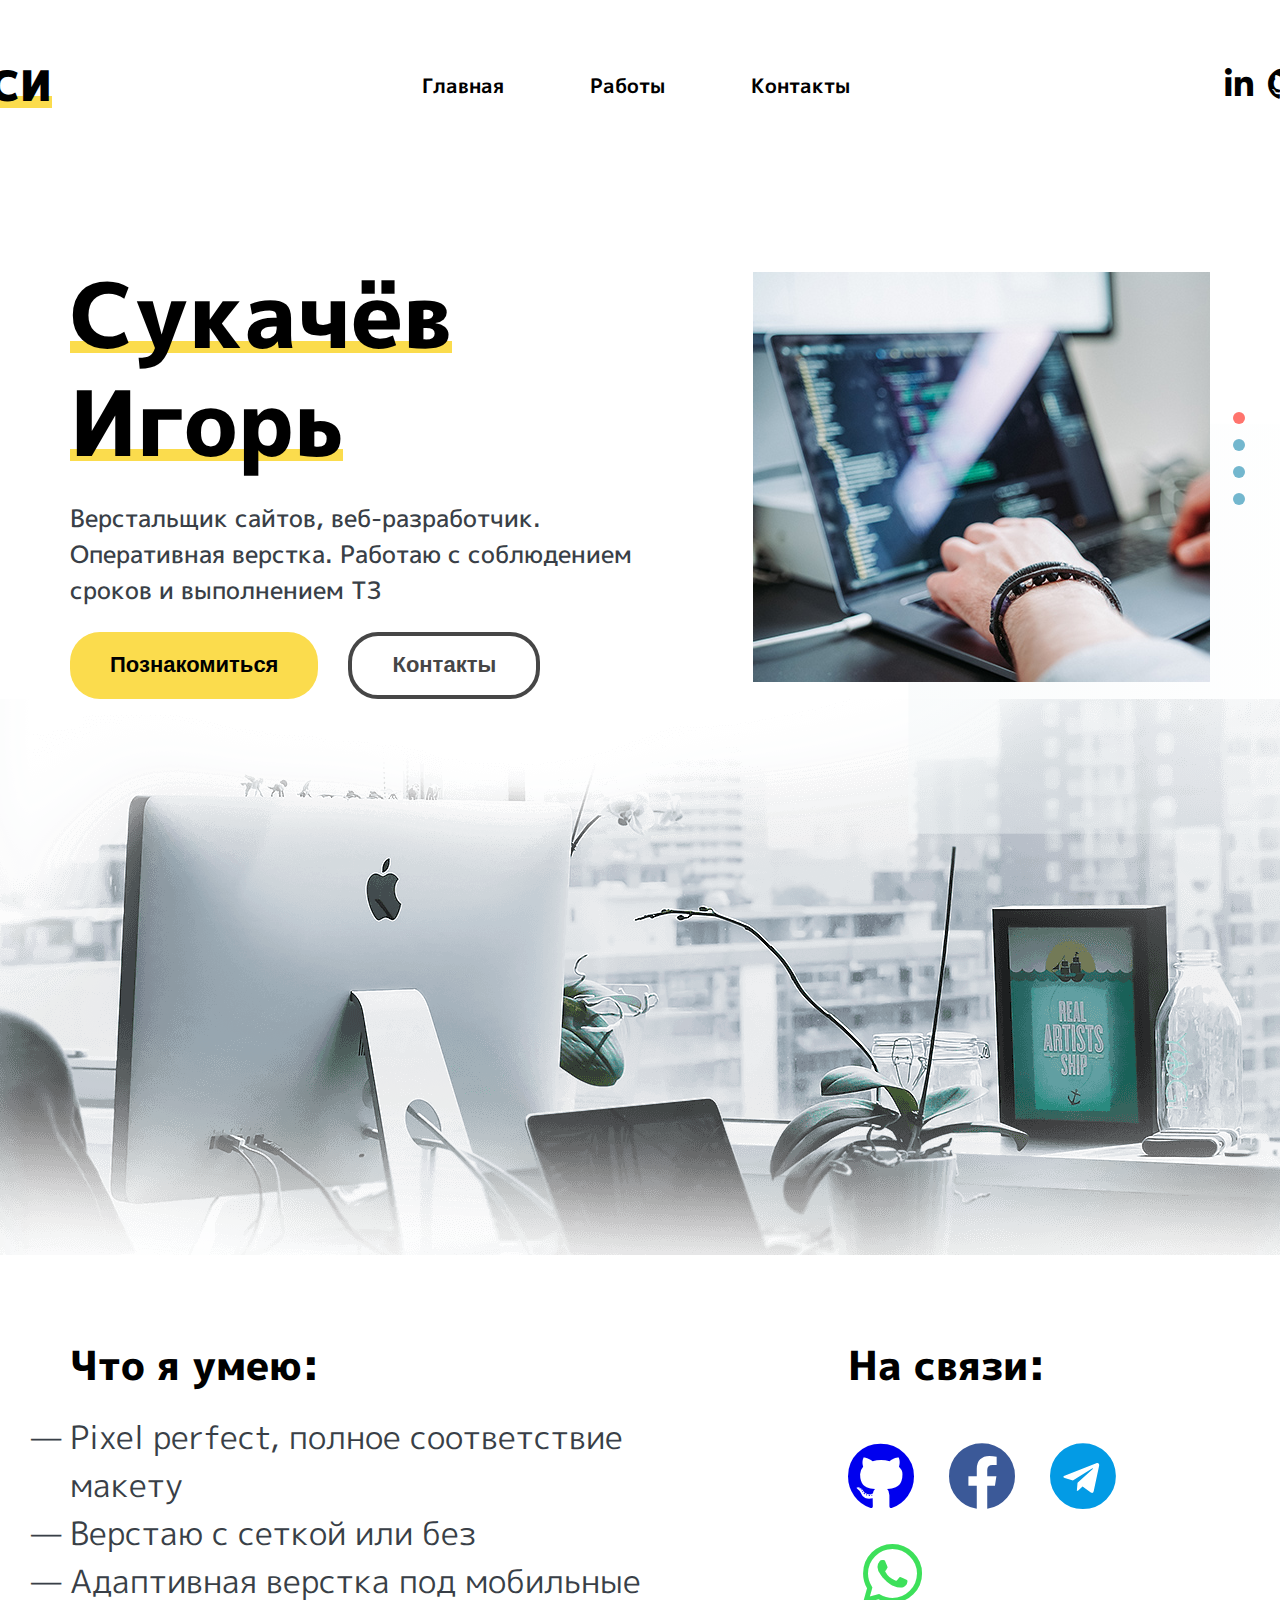
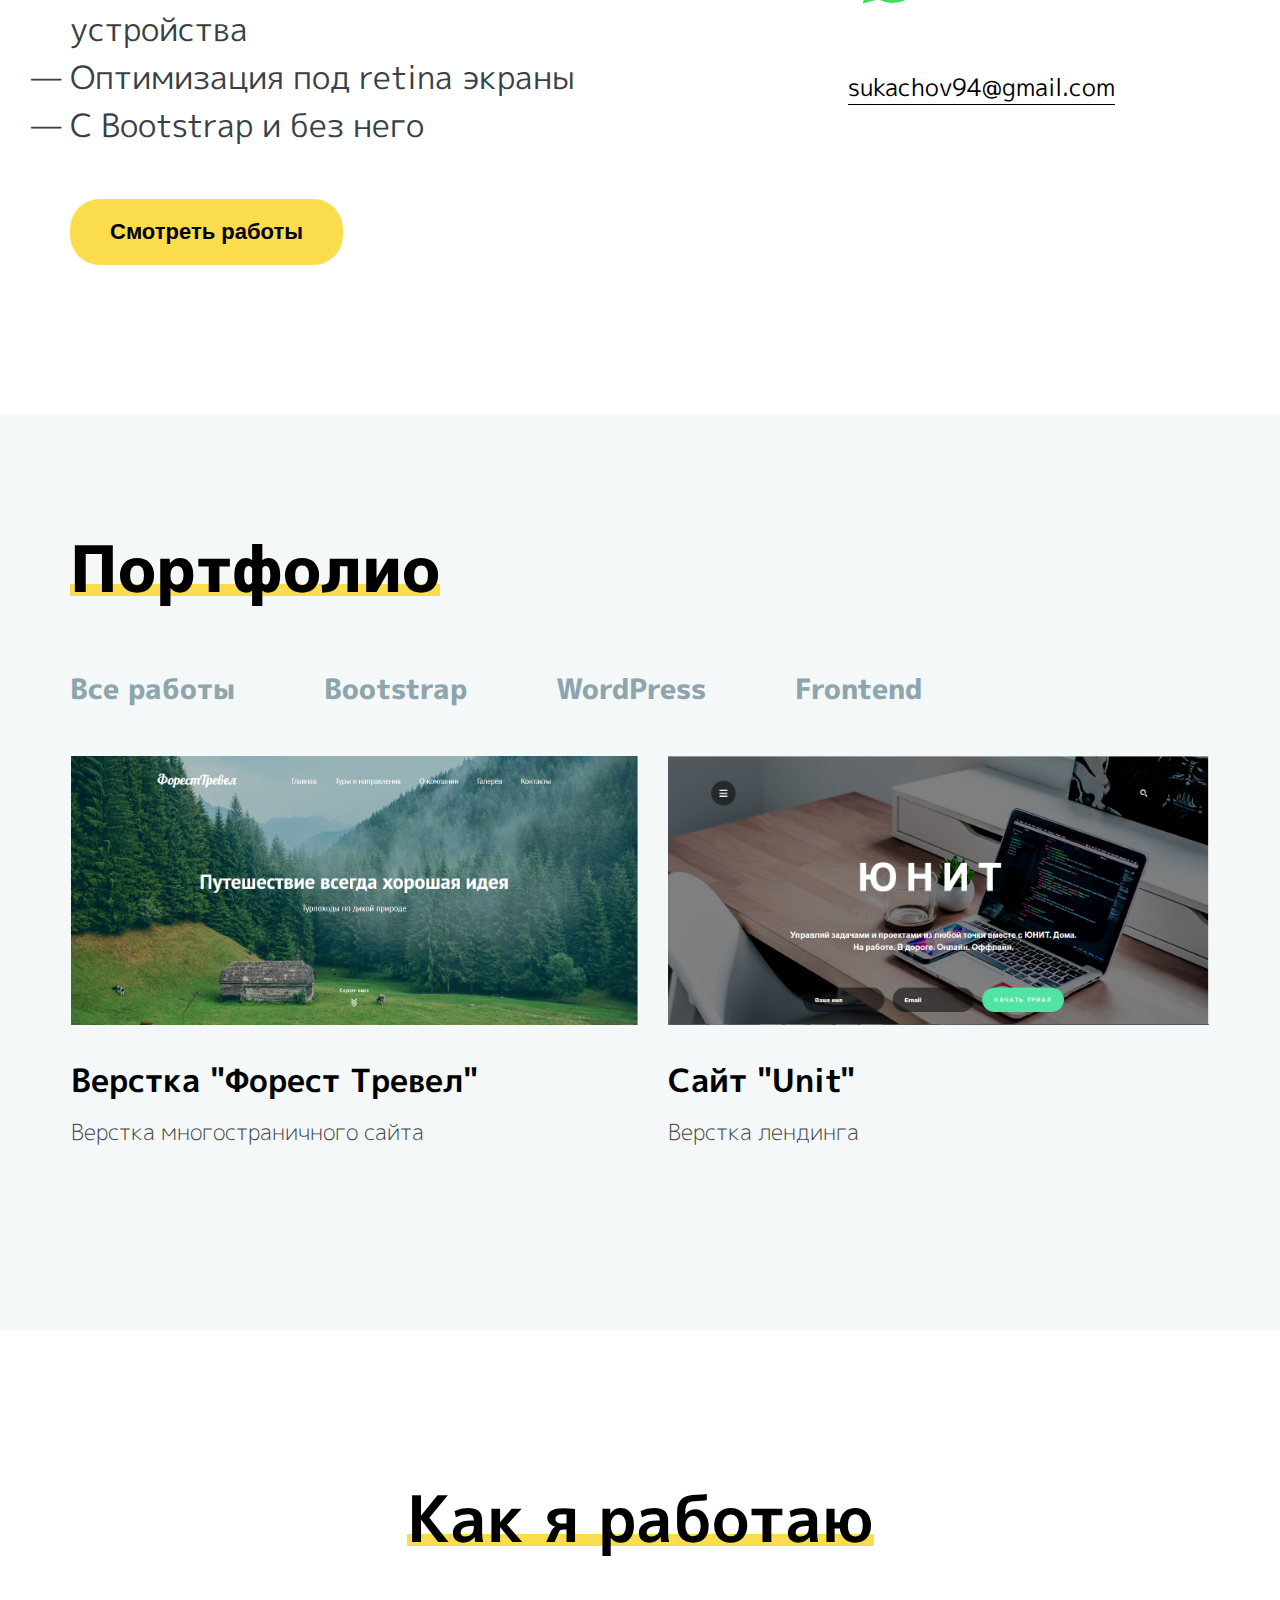
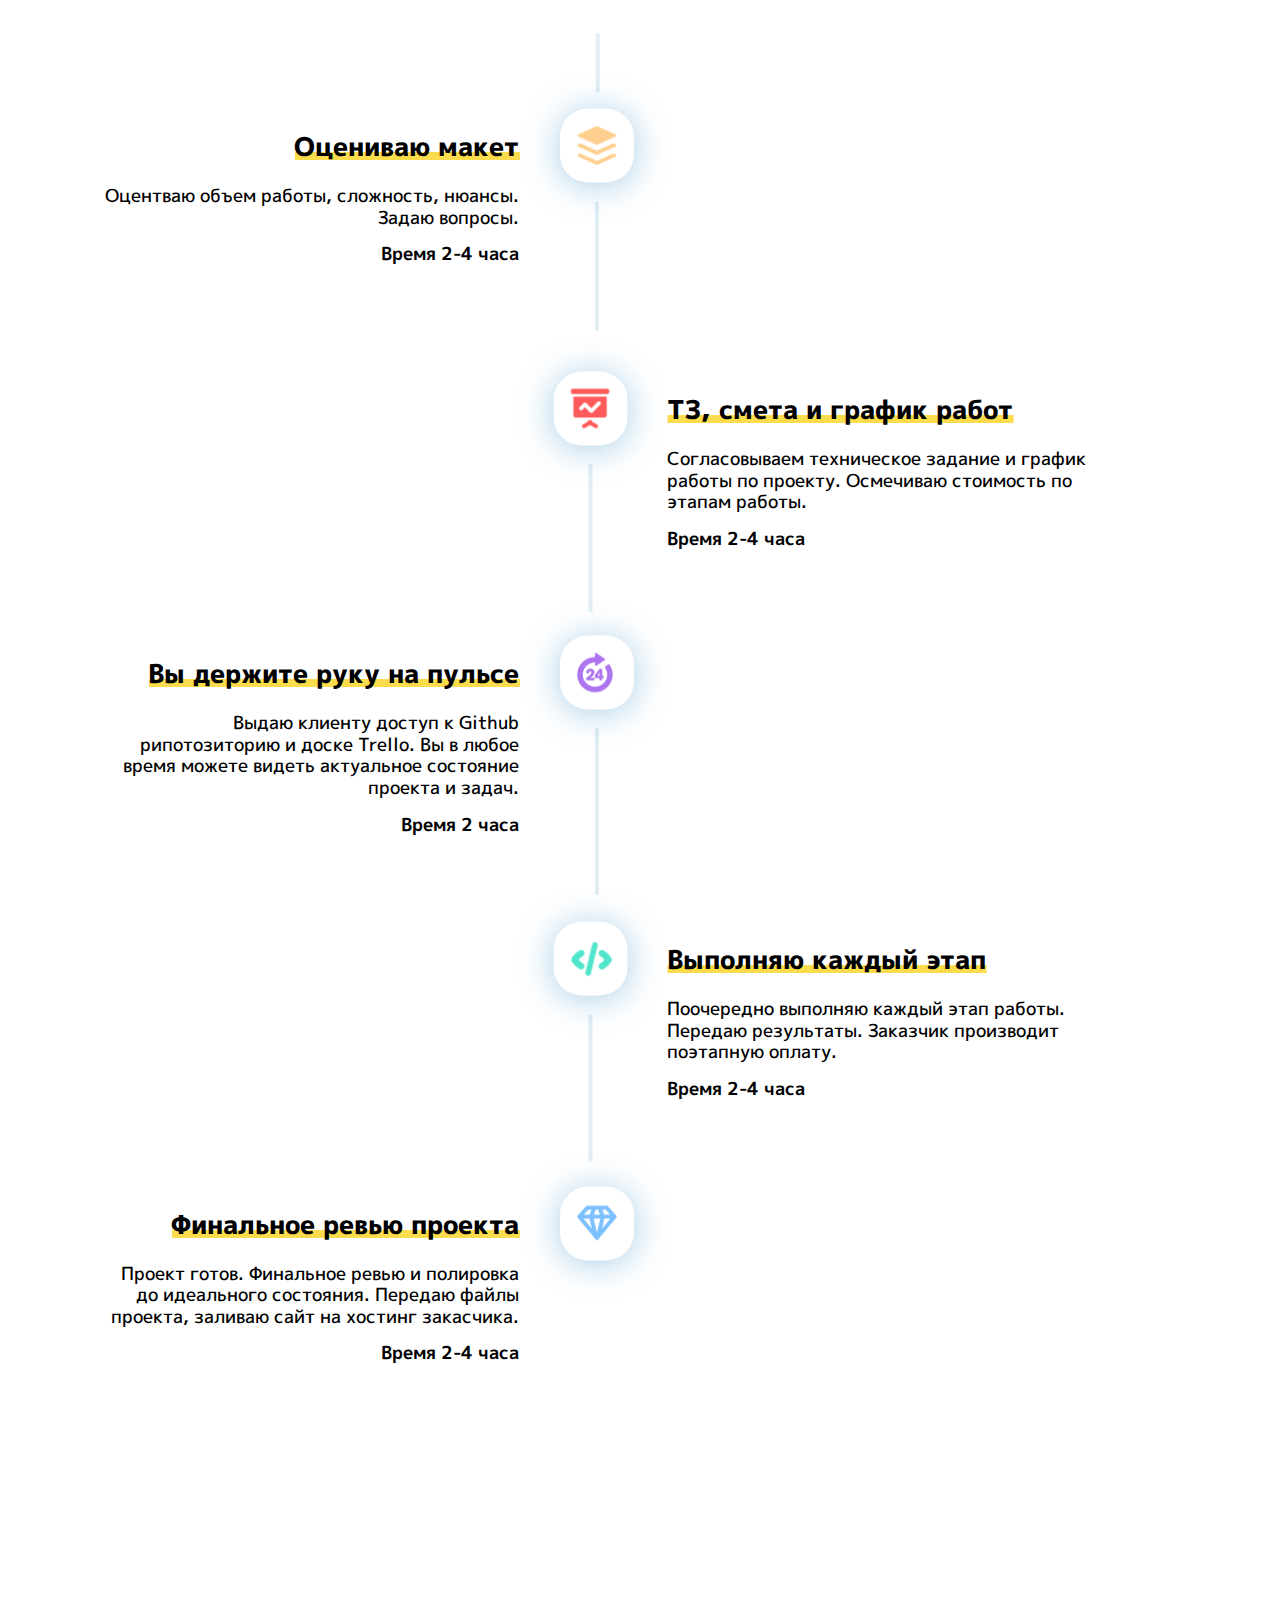
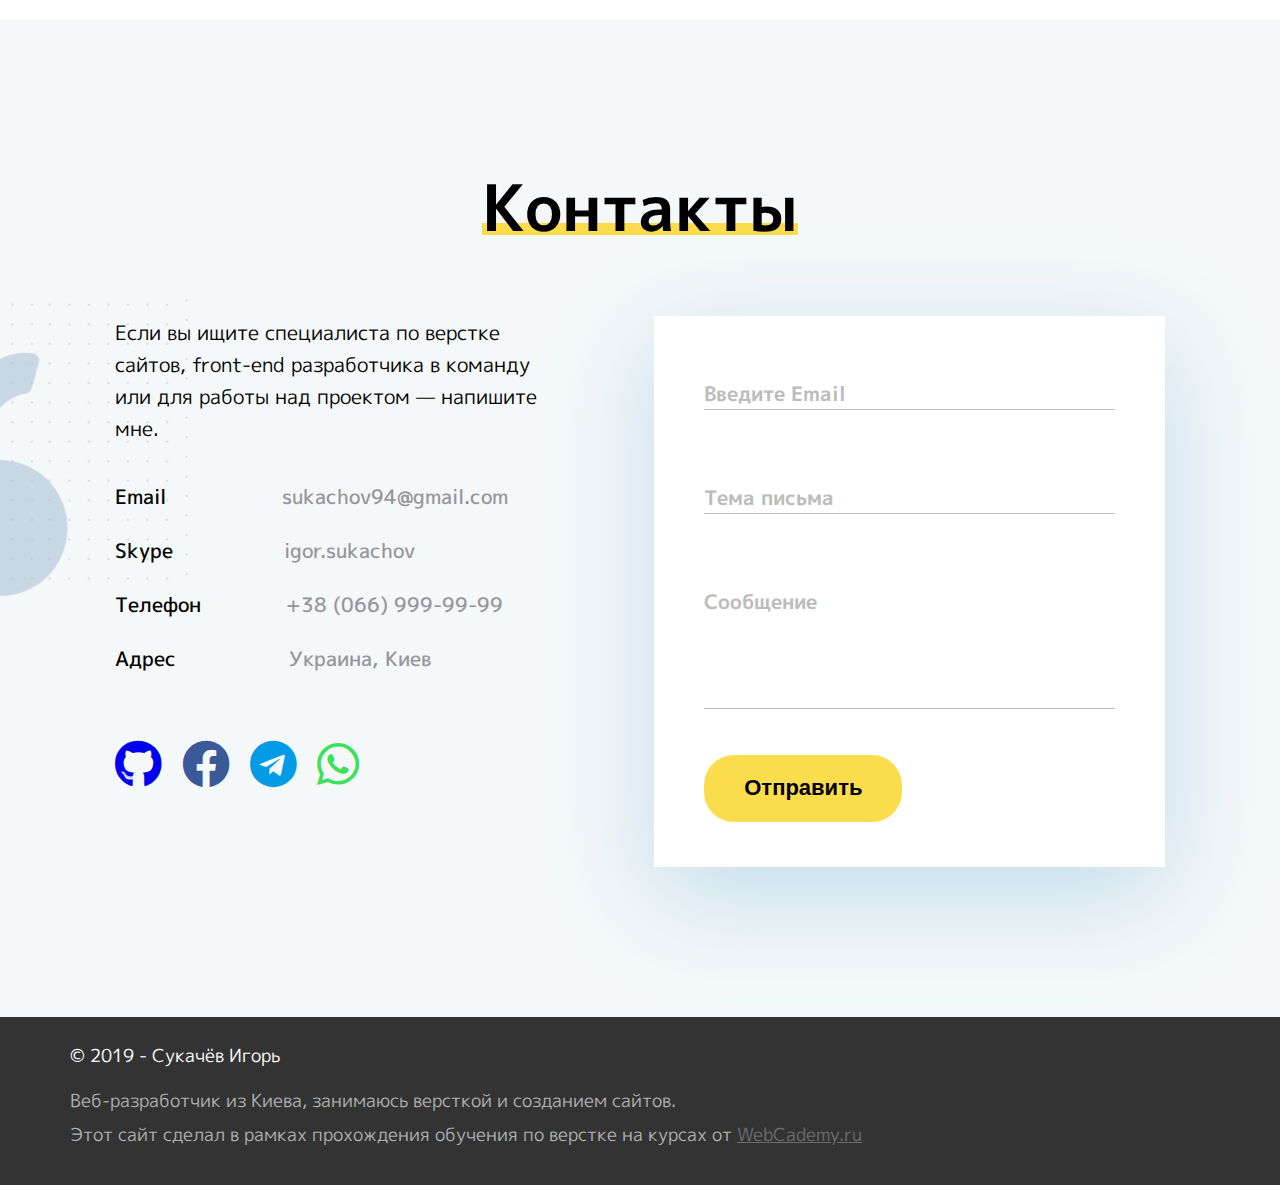
==== commit 84b1f6ad: "Four commit" ====
--- a/docs/index.html
+++ b/docs/index.html
@@ -140,8 +140,8 @@
 
                         <div class="project-link">
                             <div class="overlay">
-                                <img src="./img/Portfolio/discover.jpg" alt="discover" class="img-portfolio">
-                                <a href="#" class="project-link-active">
+                                <img src="./img/Portfolio/Forest_png.png" alt="discover" class="img-portfolio">
+                                <a href="./Forest-Travel/index.html" class="project-link-active">
                                     <i class="far fa-eye fa-3x eye-icon"></i>
                                 </a>
                             </div>
@@ -151,15 +151,15 @@
 
                         <div class="project-link">
                             <div class="overlay">
-                                <img src="./img/Portfolio/iMac-Mockup.jpg" alt="Imac" class="img-portfolio">
-                                <a href="#" class="project-link-active">
-                                    <i class="far fa-eye fa-3x eye-icon"></i>
-                                </a>
-                            </div>
-                            <h4 class="title-small">Сайт для коворкинга "Мечта"</h4>
+                                <img src="./img/Portfolio//Unit_png.png" alt="Imac" class="img-portfolio">
+                                <a href="./Unit/index.html" class="project-link-active">
+                                    <i class="far fa-eye fa-3x eye-icon"></i>
+                                </a>
+                            </div>
+                            <h4 class="title-small">Сайт "Unit"</h4>
                             <p>Верстка лендинга</p>
                         </div>
-
+<!-- 
                         <div class="project-link mix bootstrap">
                             <div class="overlay">
                                 <img src="./img/Portfolio/01.jpg" alt="madcap" class="img-portfolio">
@@ -191,7 +191,7 @@
                             </div>                            
                             <h4 class="title-small">Верстка "Мир Авто"</h4>
                             <p>Верстка многостраничного сайта</p>                            
-                        </div>
+                        </div> -->
 
                     </div>
                     <a href="#" class="media-block">Смотреть все работы</a>
--- a/docs/css/main.css
+++ b/docs/css/main.css
@@ -530,14 +530,14 @@
 }
 @media (min-width: 768px) {
   .img-portfolio {
-    width: 330px;
-    height: auto;
+    width: auto;
+    height: 166px;
   }
 }
 @media (min-width: 1200px) {
   .img-portfolio {
     width: auto;
-    height: auto;
+    height: 269px;
   }
 }
 .wrap {
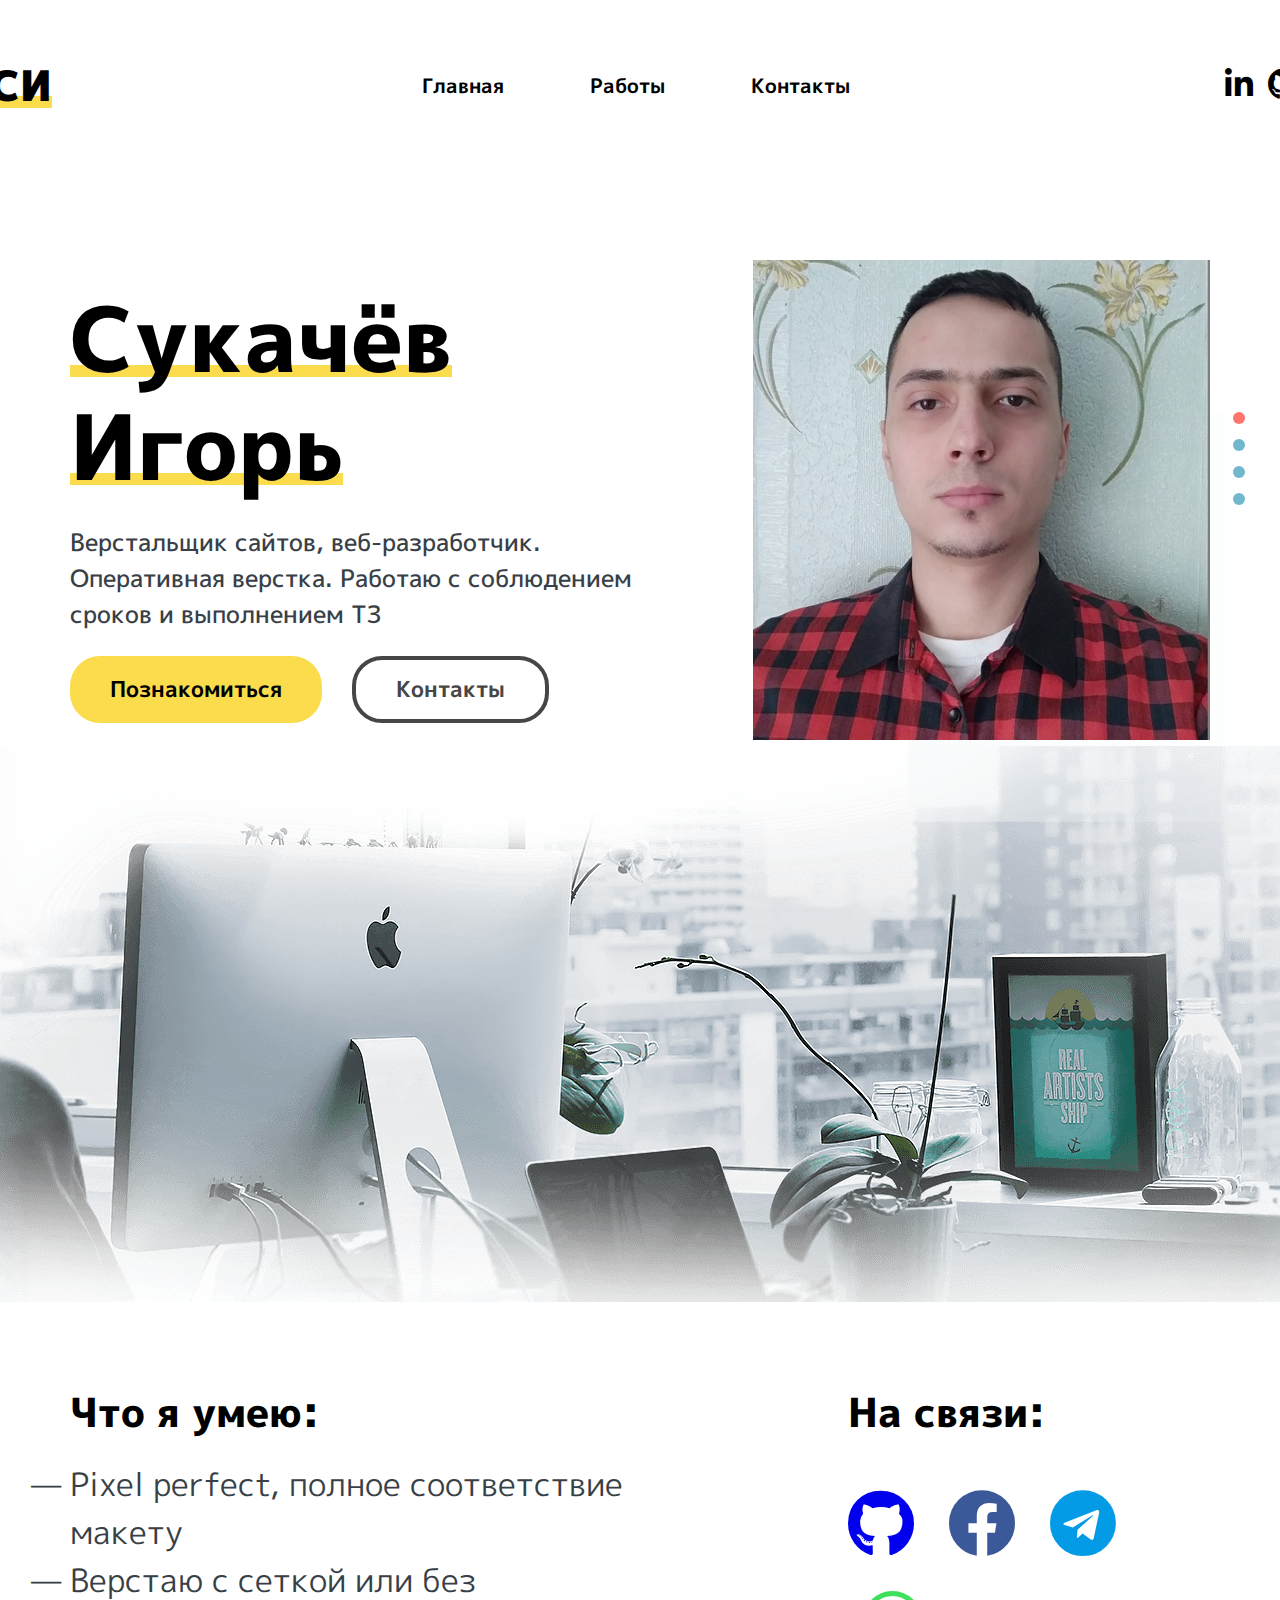
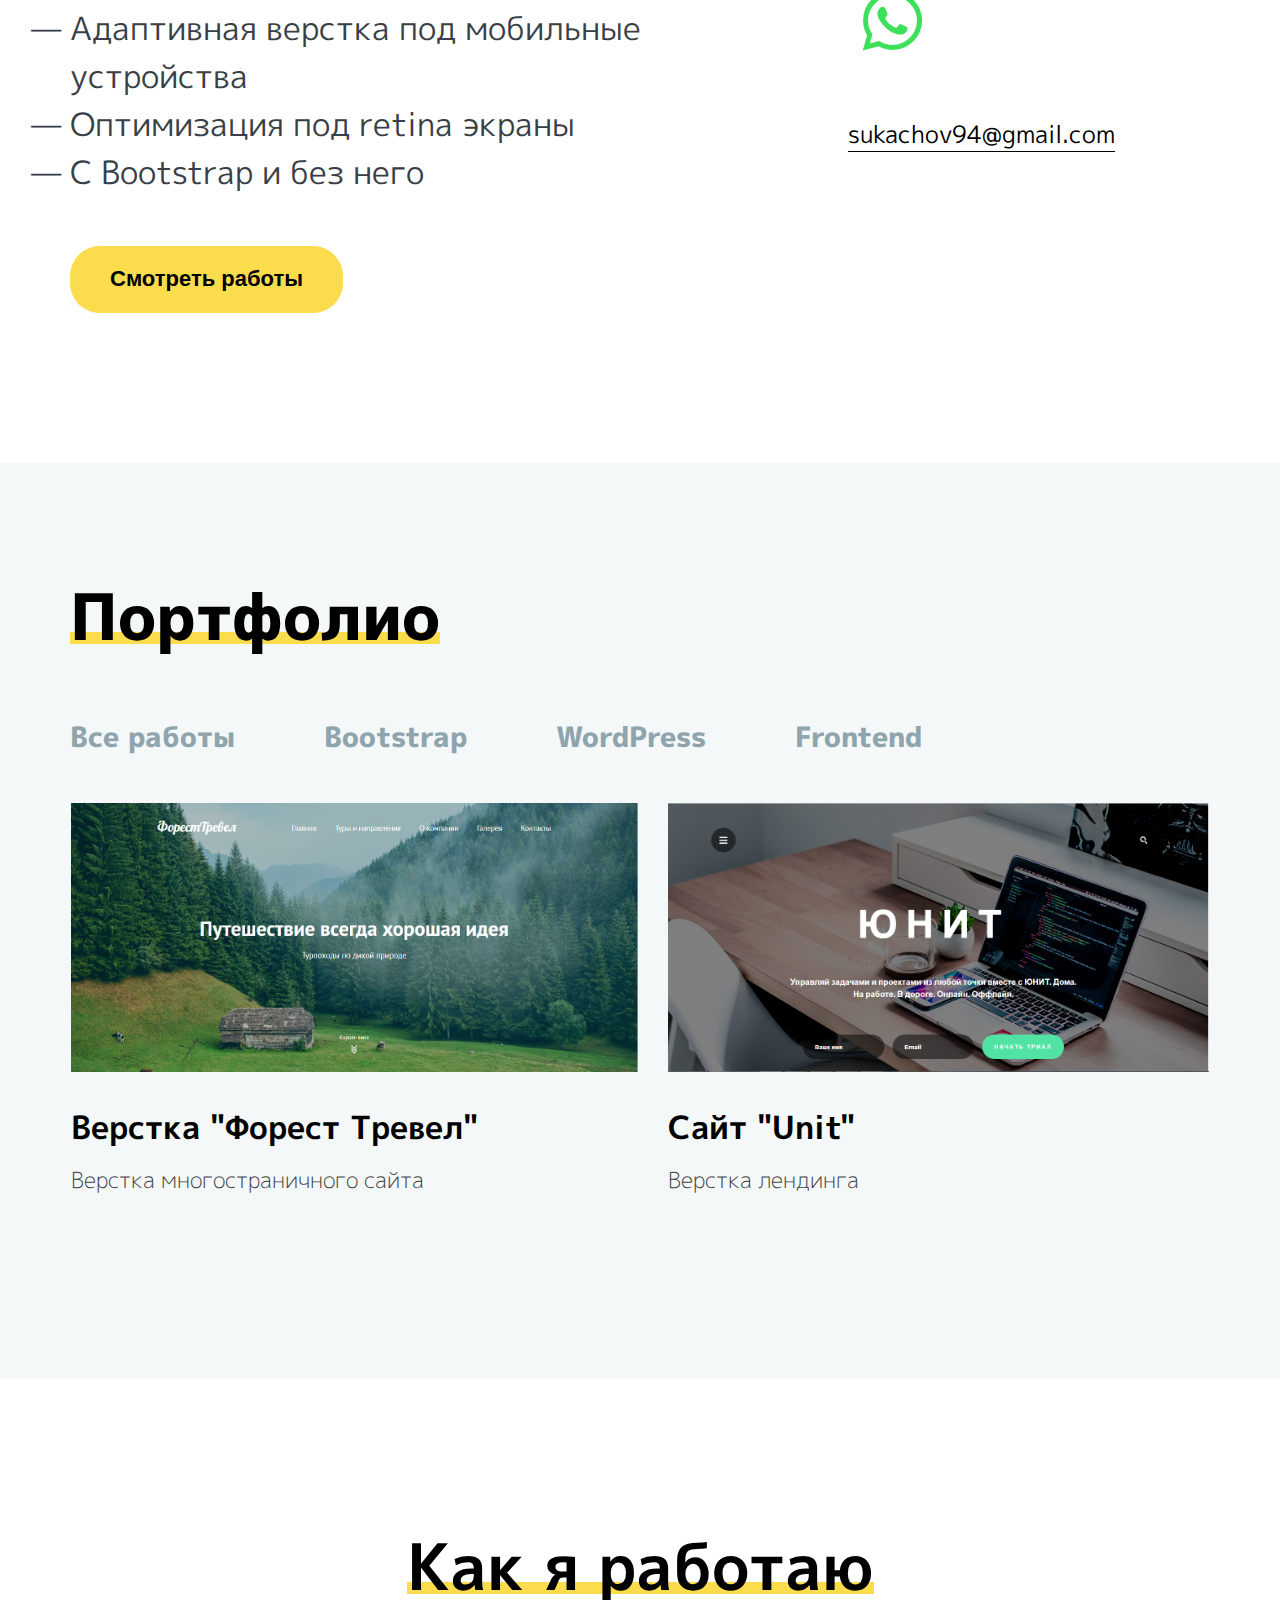
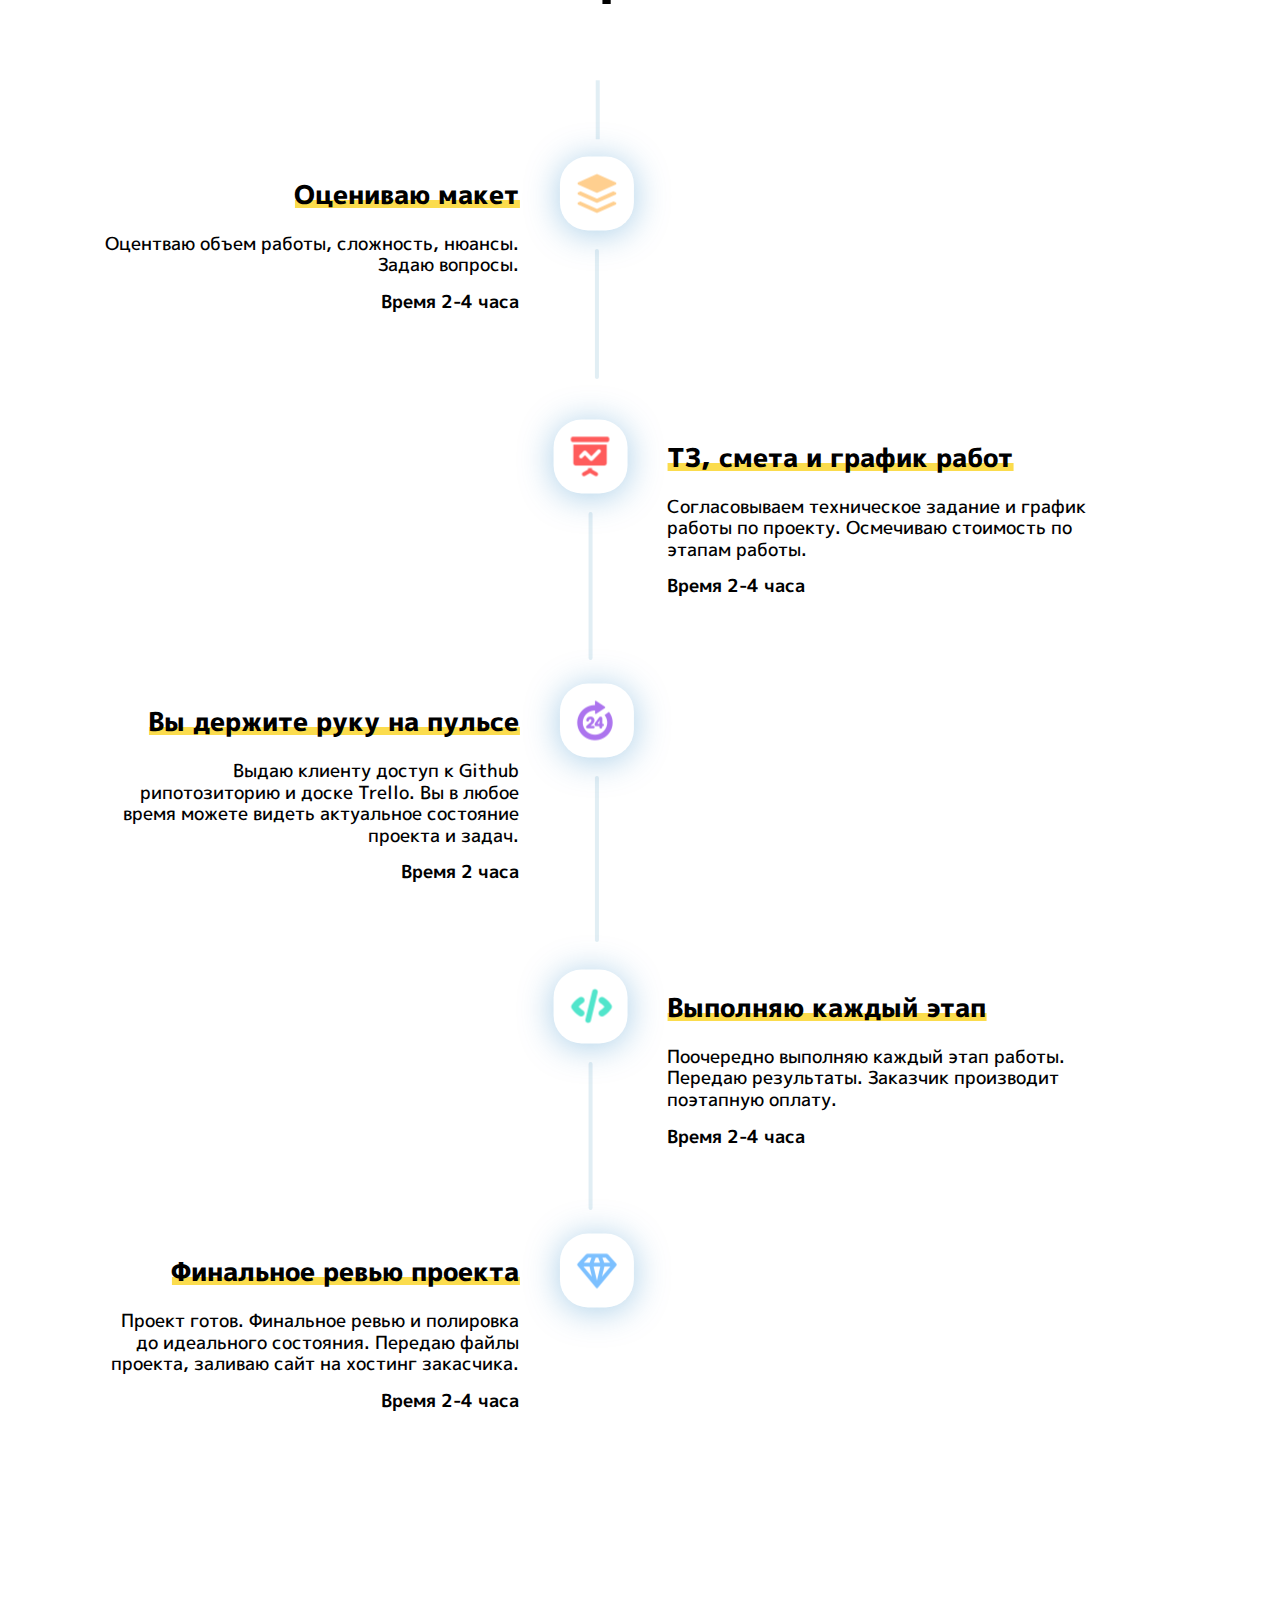
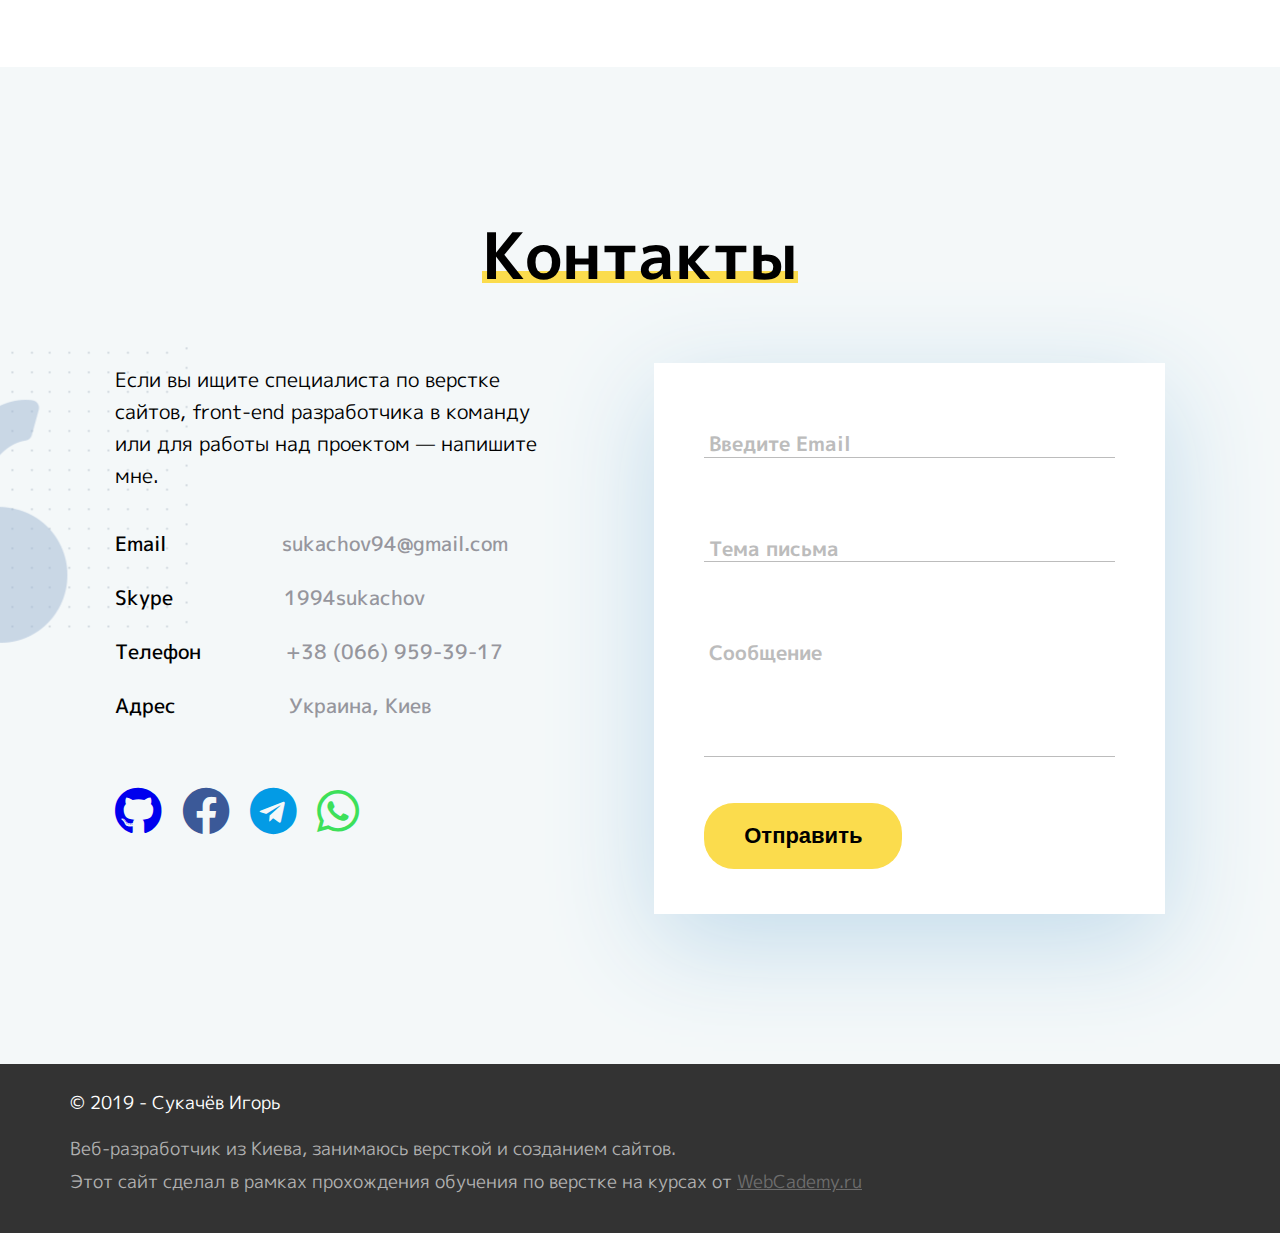
==== commit 9215be1e: "Five commit" ====
--- a/docs/index.html
+++ b/docs/index.html
@@ -42,7 +42,7 @@
                 </div>
                 <div class="icons-link">
                     <a href="#"><i class="fab fa-linkedin-in icons fa-2x"></i></a>
-                    <a href="#"><i class="fab fa-github icons fa-2x" id="icon-github-color"></i></a>
+                    <a href="https://github.com/Igor94ua"><i class="fab fa-github icons fa-2x" id="icon-github-color"></i></a>
                     <!-- <i class="fab fa-vk icons fa-2x"></i> -->
                 </div>
             </div>
@@ -78,13 +78,13 @@
                     <p class="header_desc">Верстальщик сайтов, веб-разработчик. Оперативная верстка. Работаю с
                         соблюдением сроков и выполнением ТЗ</p>
                     <div class="header-button">
-                        <button class="button-submit">Познакомиться</button>
-                        <button class="button-contacts">Контакты</button>
+                        <a href="#what_i_do" class="button-submit">Познакомиться</a>
+                        <a href="#contacts" class="button-contacts">Контакты</a>
                     </div>
 
                 </div>
                 <div class="photo">
-                    <img src="./img/Header/img-header.jpg" alt="Face" class="Photo-img">
+                    <img src="./img/Header/my_front_foto.jpg" alt="Face" class="Photo-img">
                 </div>
             </div>
         </div>
@@ -112,7 +112,7 @@
                         <div class="in-touch">
                             <h3 class="middle-title">На связи:</h3>
                             <div class="icons-links-section-i-can">
-                                <a href="#"><i class="fab fa-github icons fa-3x link-hover" id="fa-3x"
+                                <a href="https://github.com/Igor94ua"><i class="fab fa-github icons fa-3x link-hover" id="fa-3x"
                                         style="margin-left:0"></i></a>
                                 <a href="#"><i class="fab fa-facebook icons fa-3x link-hover" id="fa-3x"></i></a>
                                 <a href="#"><i class="fab fa-telegram icons fa-3x link-hover" id="fa-3x"></i></a>
@@ -297,17 +297,17 @@
                                             class="contacts-links">sukachov94@gmail.com</a></li>
                                         <li class="bold">Skype</li>
                                         <li class="list-links"><a href="skype:igor.sukachov"
-                                            class="contacts-links">igor.sukachov</a></li>
+                                            class="contacts-links">1994sukachov</a></li>
                                         <li class="bold">Телефон</li>
-                                        <li class="data"><a href="tel:+38 (066) 999-99-99" class="contacts-links">+38
-                                            (066) 999-99-99</a></li>
+                                        <li class="data"><a href="tel:+38 (066) 959-39-17" class="contacts-links">+38
+                                            (066) 959-39-17</a></li>
                                         <li class="bold">Адрес</li>
                                         <li class="data">Украина, Киев</li>
                                     </ul>
                                 </div>                                
                             </div>
                             <div class="icons-links-section">
-                                <a href="#"><i class="fab fa-github icons fa-3x link-hover"
+                                <a href="https://github.com/Igor94ua"><i class="fab fa-github icons fa-3x link-hover"
                                         style="margin-left:0"></i></a>
                                 <a href="#"><i class="fab fa-facebook icons fa-3x link-hover"></i></a>
                                 <a href="#"><i class="fab fa-telegram icons fa-3x link-hover"></i></a>
@@ -330,7 +330,7 @@
 							<input type="hidden" name="admin_email " value="lareta1@yandex.ru">
 							<input type="hidden" name="email_from " value="info@myportfolio.ru ">
                             <div class="input_wrapper">
-                                <input id="email-input" class="input" type="text" name="email" required>
+                                <input id="email-input" class="input" type="email" name="email" required>
                                 <label for="email-input" class="fake-placeholder">Введите Email</label>
                             </div>
 
@@ -357,7 +357,7 @@
             <div class="copywrite">
                 <p>© 2019 - Сукачёв Игорь</p>
                 <p>Веб-разработчик из Киева, занимаюсь версткой и созданием сайтов.</p>
-                <p>Этот сайт сделал в рамках прохождения обучения по верстке на курсах от <a href="#">WebCademy.ru</a>
+                <p>Этот сайт сделал в рамках прохождения обучения по верстке на курсах от <a href="https://webcademy.ru/" target="_blank">WebCademy.ru</a>
                 </p>
             </div>
         </div>
--- a/docs/css/main.css
+++ b/docs/css/main.css
@@ -340,6 +340,7 @@
     border: none;
     margin-right: 30px;
     transition: background-color 0.4s ease, color 0.4s ease;
+    text-decoration: none;
     cursor: pointer;
   }
   .button-submit:hover,
@@ -366,6 +367,7 @@
     border-style: solid;
     background-color: #ffffff;
     transition: background-color 0.4s ease, color 0.4s ease;
+    text-decoration: none;
     cursor: pointer;
   }
   .button-contacts:hover,
@@ -521,6 +523,7 @@
     transform: translate(-100%, -100%);
   }
   .underline:hover::after {
+    transition: 0.9s linear;
     background-color: rgba(234, 115, 109, 0.85);
   }
 }
@@ -850,6 +853,7 @@
     transform: translate(-100%, -100%);
   }
   .very-small-title span:hover::after {
+    transition: 0.5s linear;
     background-color: rgba(3, 154, 229, 0.5);
   }
 }
@@ -1155,13 +1159,19 @@
   margin-bottom: 70px;
 }
 .fake-placeholder {
+  position: absolute;
+  left: 5px;
+  top: 5px;
   color: #bcbcbc;
-  position: absolute;
-  top: 2px;
-  left: 0;
-  transition: 0.2s ease;
+  pointer-events: none;
+  transition: .5s ease;
   font-size: 20px;
   font-weight: 700;
+}
+.fake-placeholder.active {
+  font-size: 16px;
+  color: #ed9626;
+  top: -25px;
 }
 .input {
   border: none;
@@ -1180,6 +1190,12 @@
 .input:focus {
   border-bottom: 1px solid #ea736d;
 }
+.input:invalid {
+  color: #ea736d;
+}
+.input:valid {
+  color: #039be5;
+}
 .input:focus + .fake-placeholder,
 .input:valid + .fake-placeholder {
   top: -25px;
@@ -1213,6 +1229,9 @@
   top: -25px;
   color: #ed9626;
   font-size: 16px;
+}
+.textarea:valid {
+  color: #039be5;
 }
 .contacts-links {
   text-decoration: none;
@@ -1316,6 +1335,10 @@
 }
 .copywrite a {
   color: #6d6d6d;
+  transition: .5s;
+}
+.copywrite a:hover {
+  color: #fff;
 }
 #page-nav li {
   width: 12px;
@@ -1325,7 +1348,12 @@
   background-color: #73b7ce;
   margin-bottom: 15px;
   transition: .5s;
-  display: flex;
+  display: none;
+}
+@media (min-width: 1200px) {
+  #page-nav li {
+    display: flex;
+  }
 }
 #page-nav li a {
   display: block;
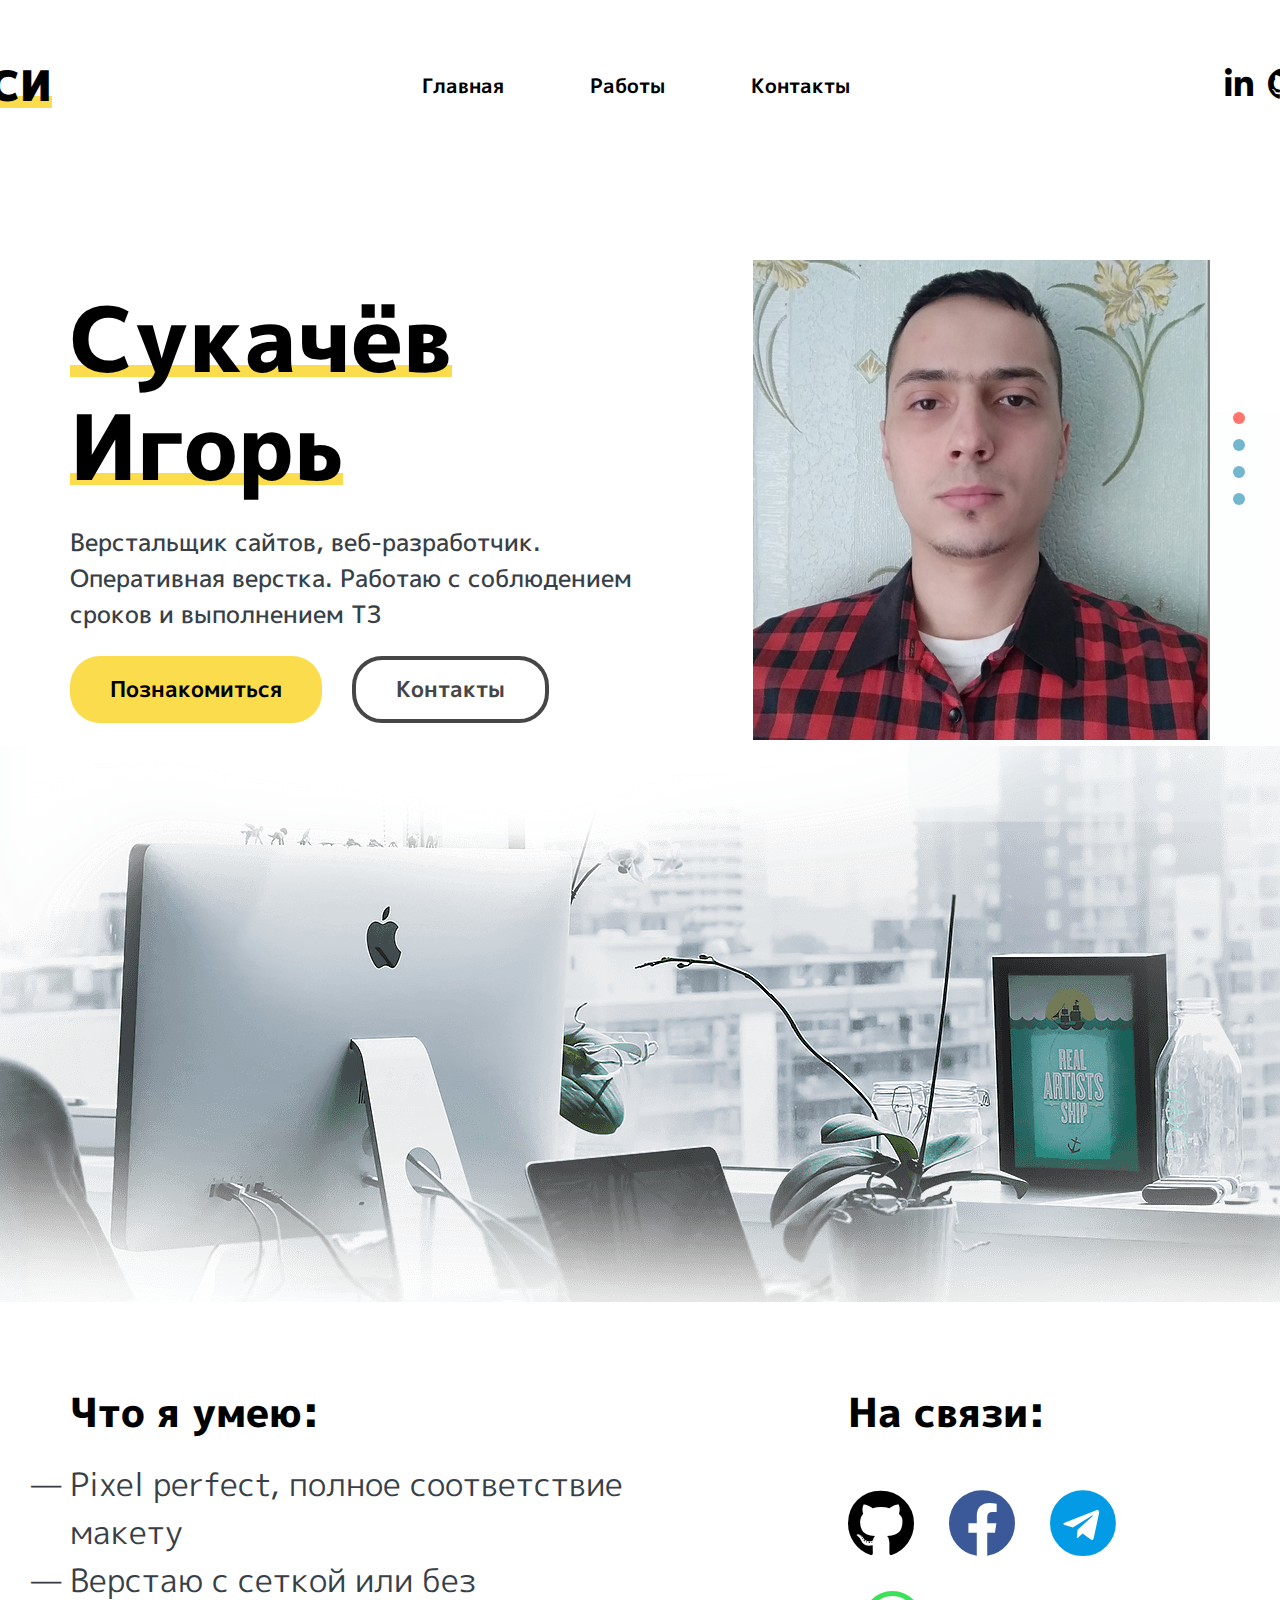
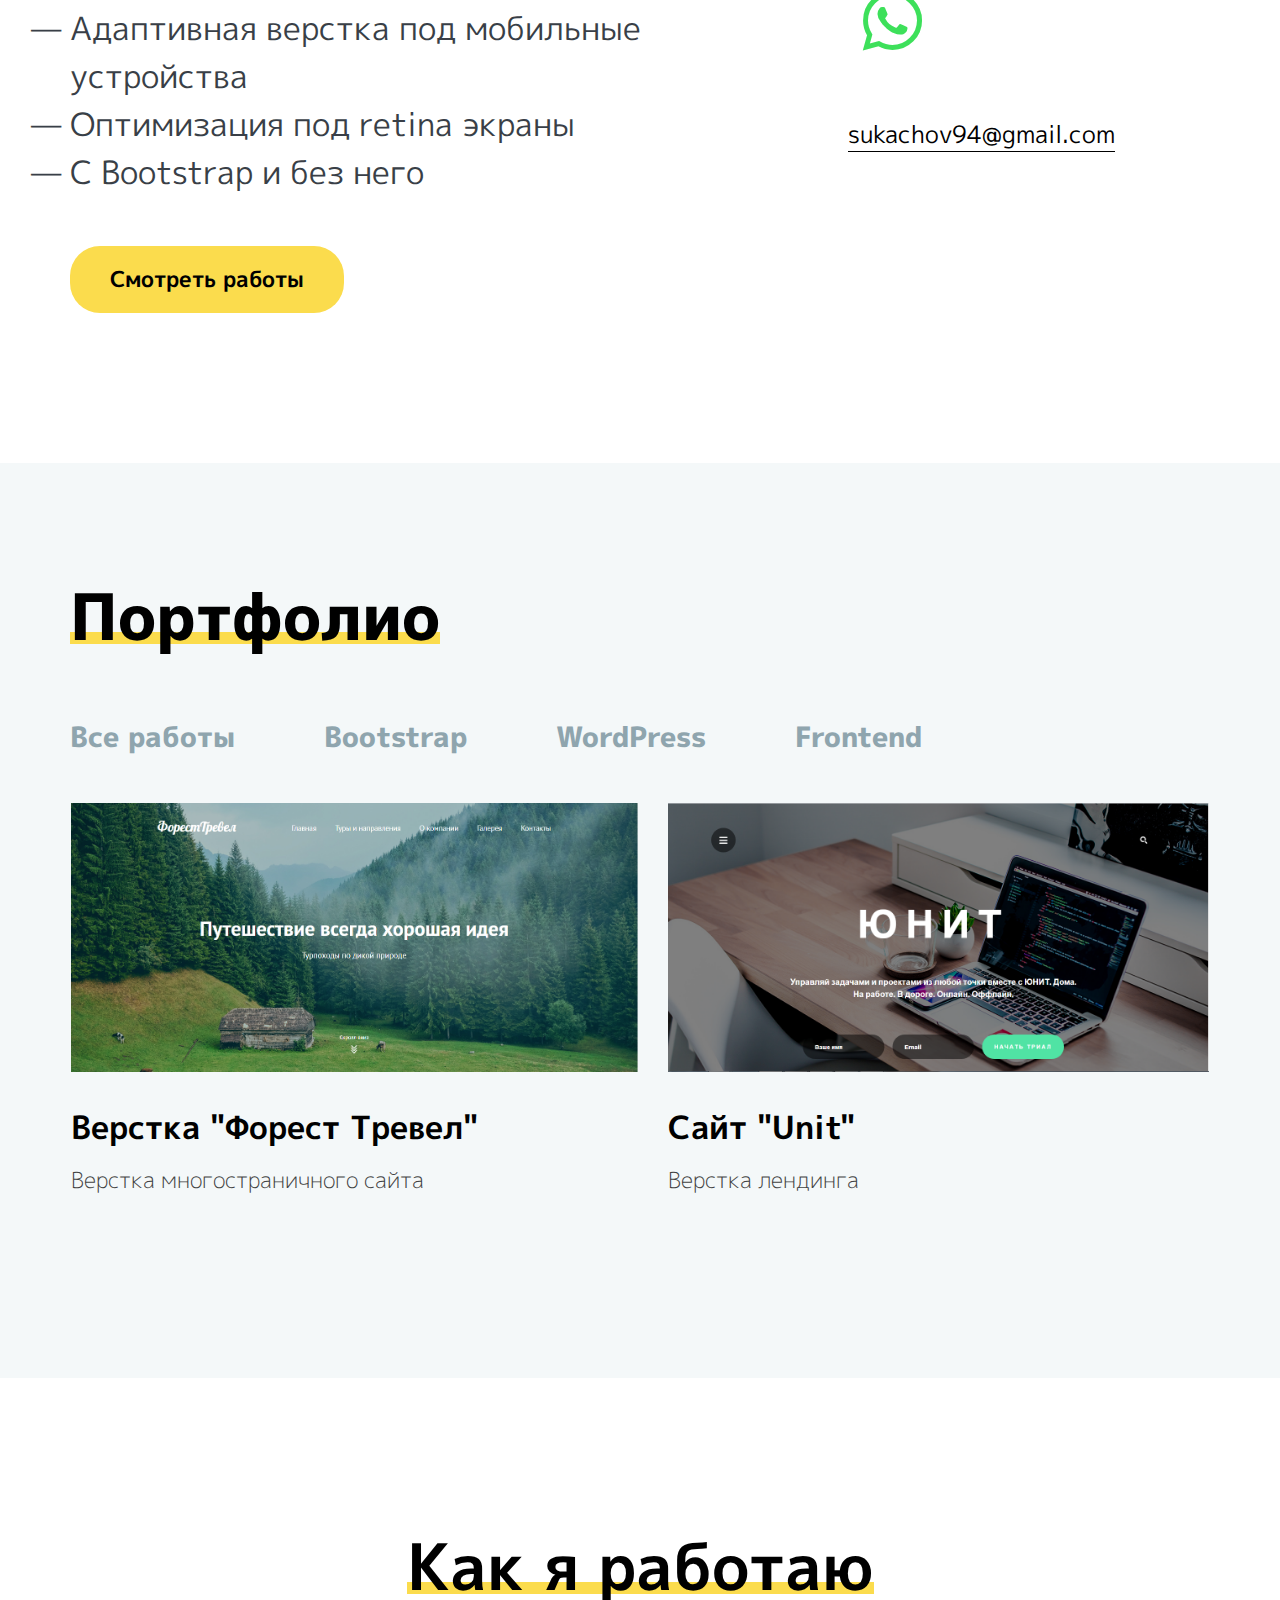
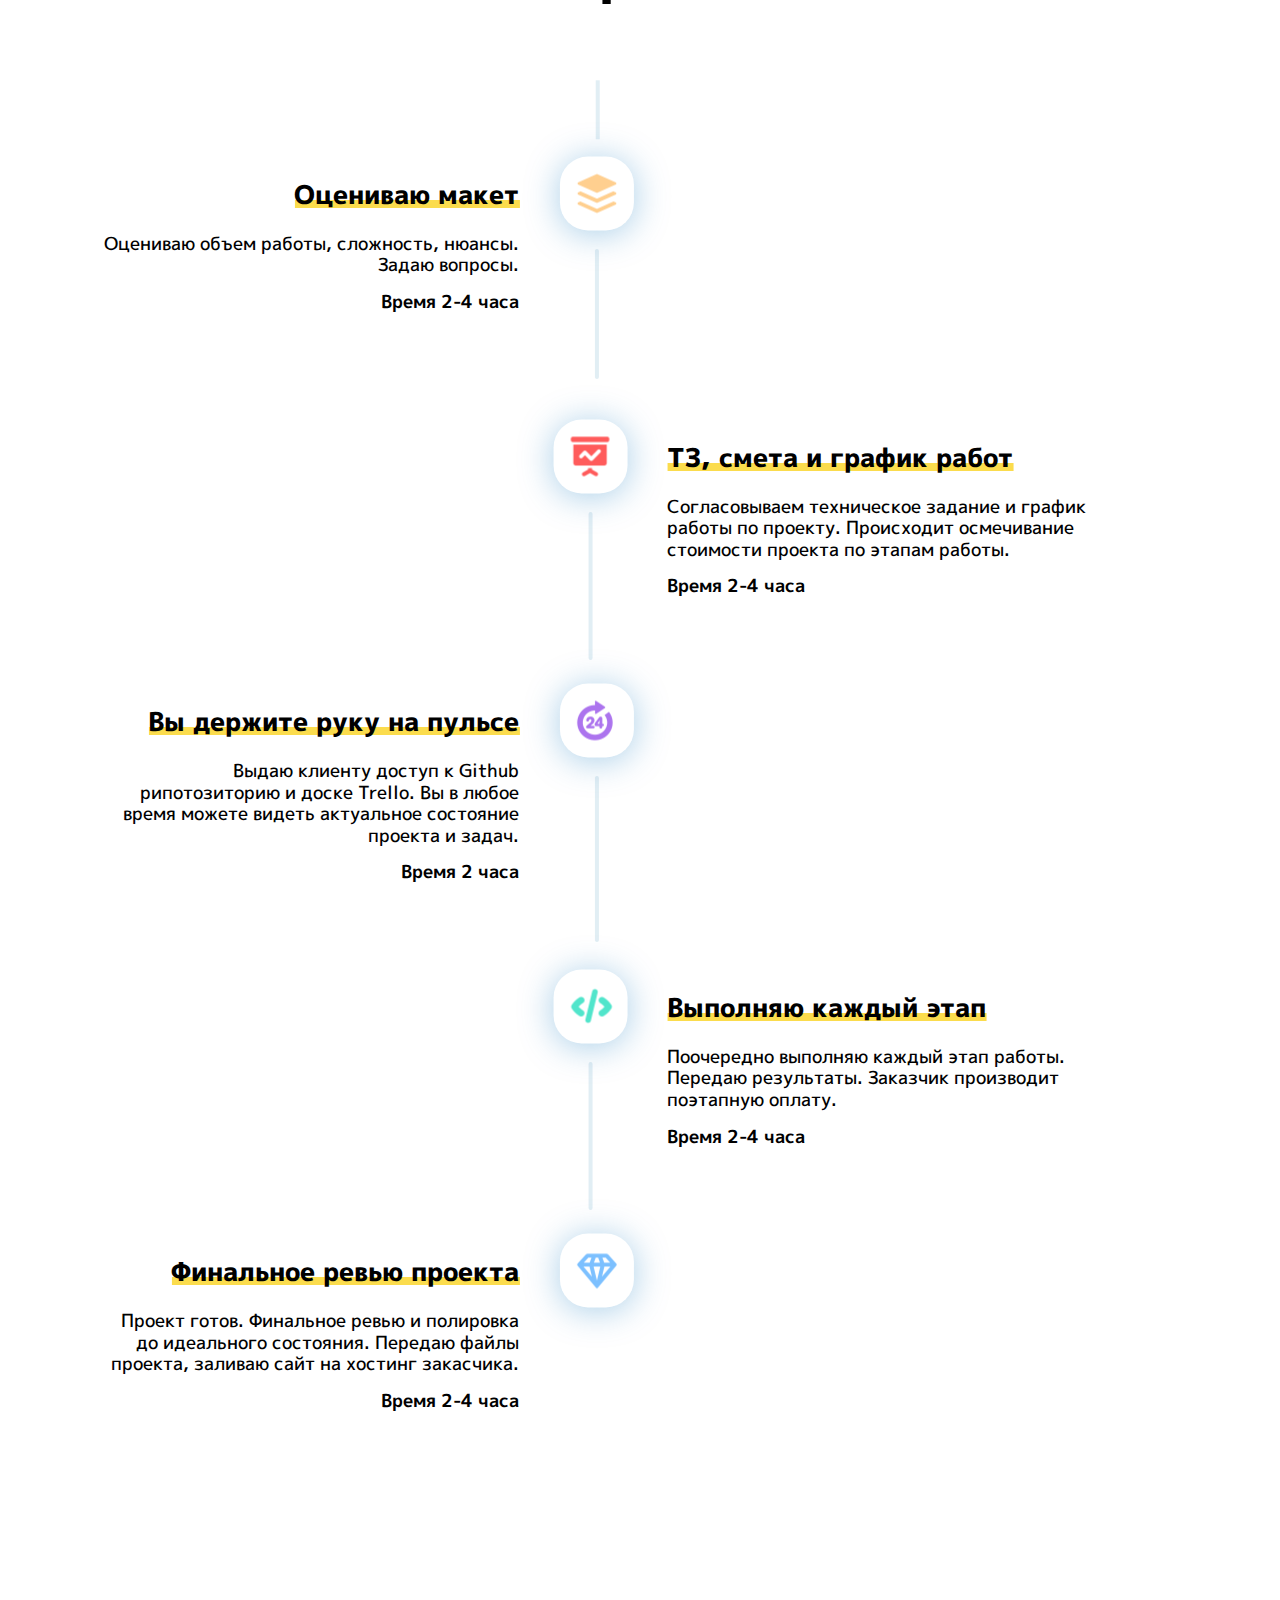
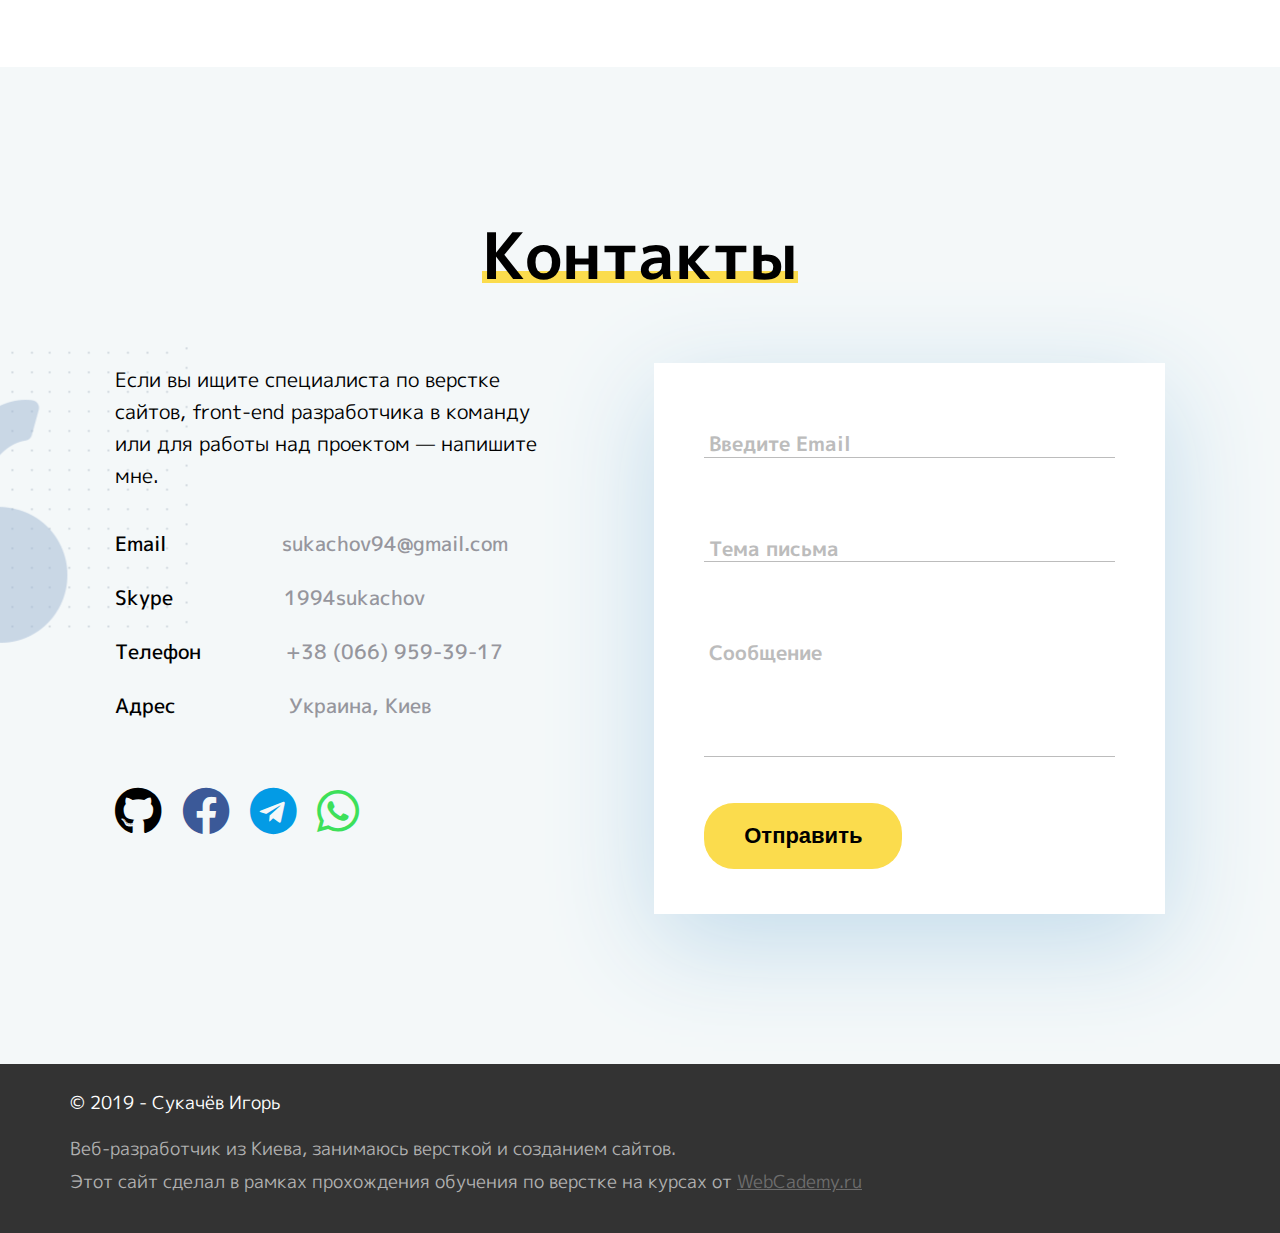
==== commit f5b77ebb: "Six commit" ====
--- a/docs/index.html
+++ b/docs/index.html
@@ -34,15 +34,16 @@
     <header class="header" id="header">
         <div class="conteiner">
             <div class="block-row nav space-between">
-                <div class="initials"><a href="#"><span>СИ</span></a></div>
+                <div class="initials"><a href="./index.html"><span>СИ</span></a></div>
                 <div class="div-links">
-                    <a href="#" class="nav-links">Главная</a>
-                    <a href="#" class="nav-links">Работы</a>
-                    <a href="#" class="nav-links">Контакты</a>
+                    <a href="./index.html" class="nav-links">Главная</a>
+                    <a href="./index.html#portfolio" class="nav-links">Работы</a>
+                    <a href="./index.html#contacts" class="nav-links">Контакты</a>
                 </div>
                 <div class="icons-link">
                     <a href="#"><i class="fab fa-linkedin-in icons fa-2x"></i></a>
-                    <a href="https://github.com/Igor94ua"><i class="fab fa-github icons fa-2x" id="icon-github-color"></i></a>
+                    <a href="https://github.com/Igor94ua">
+                        <i class="fab fa-github icons fa-2x" id="icon-github-color"></i></a>
                     <!-- <i class="fab fa-vk icons fa-2x"></i> -->
                 </div>
             </div>
@@ -52,8 +53,8 @@
                 </div>
                 <div class="mobile_links">
                     <a href="#" class="links_menu">Главная</a>
-                    <a href="#" class="links_menu">Работы</a>
-                    <a href="#" class="links_menu">Контакты</a>
+                    <a href="./index.html#portfolio" class="links_menu">Работы</a>
+                    <a href="./index.html#contacts" class="links_menu">Контакты</a>
                 </div>
                 <div class="fab_links">
                     <a href="#"><i class="fab fa-github icons fa-3x link-hover" id="fa-3x"
@@ -107,7 +108,7 @@
                                 <li>оптимизация под retina экраны</li>
                                 <li>с Bootstrap и без него</li>
                             </ul>
-                            <button class="button-submit">Смотреть работы</button>
+                            <a href="./page-myWorks/job-forest/index.html" class="link-myWorks">Смотреть работы</a>
                         </div>
                         <div class="in-touch">
                             <h3 class="middle-title">На связи:</h3>
@@ -194,7 +195,7 @@
                         </div> -->
 
                     </div>
-                    <a href="#" class="media-block">Смотреть все работы</a>
+                    <a href="./page-myWorks/job-forest/index.html" class="media-block">Смотреть все работы</a>
                 </div>
             </section>
             <section class="how_i_work" id="how_i_work">
@@ -212,7 +213,7 @@
                             </div>
                             <div class="column-left fixed-width">
                                 <h6 class="very-small-title"><span>Оцениваю макет</span></h6>
-                                <p class="text-align-r">Оцентваю объем работы, сложность, нюансы. Задаю вопросы.</p
+                                <p class="text-align-r">Оцениваю объем работы, сложность, нюансы. Задаю вопросы.</p
                                     class="text-align-r">
                                 <p class="text-align-r"><strong>Время 2-4 часа</strong></p>
                             </div>
@@ -227,7 +228,7 @@
                             <div class="column-left fixed-width">
                                 <h6 class="very-small-title text-align-l"><span>ТЗ, смета и график работ</span></h6>
                                 <p class="text-align-l">Согласовываем техническое задание и график работы по проекту.
-                                    Осмечиваю стоимость по этапам работы.</p class="text-align">
+                                    Происходит осмечивание стоимости проекта по этапам работы.</p class="text-align">
                                 <p class="text-align-l"><strong>Время 2-4 часа</strong></p>
                             </div>
                         </div>
--- a/docs/css/main.css
+++ b/docs/css/main.css
@@ -93,10 +93,7 @@
 }
 .icons-link a:hover,
 .icons-link a:active {
-  color: #039be5;
-}
-#icon-github-color:hover,
-#icon-github-color:active {
+  transition: .5s linear;
   color: #039be5;
 }
 .initials {
@@ -160,6 +157,7 @@
   text-decoration: none;
 }
 .initials a:hover {
+  transition: .5s linear;
   color: #039be5;
 }
 .div-links {
@@ -963,6 +961,33 @@
     flex-direction: row-reverse;
   }
 }
+.link-myWorks {
+  display: none;
+}
+@media (min-width: 1200px) {
+  .link-myWorks {
+    display: block;
+    width: 274px;
+    padding: 20px 40px;
+    font-size: 22px;
+    color: #000000;
+    font-weight: 700;
+    line-height: 1.2;
+    border-radius: 30px;
+    background-color: #fbdc4d;
+    border: none;
+    margin-right: 30px;
+    transition: background-color 0.4s ease, color 0.4s ease;
+    text-decoration: none;
+    cursor: pointer;
+  }
+  .link-myWorks:hover,
+  .link-myWorks:focus {
+    outline: none;
+    background-color: rgba(0, 0, 0, 0.8);
+    color: #fbdc4d;
+  }
+}
 .contacts {
   padding: 60px 0;
   background-color: #f4f8f9;
@@ -1053,7 +1078,7 @@
   font-size: 18px;
   font-weight: 500;
   line-height: 1.2;
-  padding-bottom: 30px;
+  padding-bottom: 15px;
 }
 .list-row li:last-child {
   padding-bottom: 0;
@@ -1063,6 +1088,7 @@
     font-size: 20px;
     margin-right: 55px;
     margin-left: 49px;
+    padding-bottom: 30px;
   }
   .list-row li:nth-child(odd) {
     margin-left: 0;
@@ -1134,6 +1160,7 @@
   cursor: pointer;
 }
 .link-hover:hover {
+  transition: .2s linear;
   color: #fbdc4d;
 }
 .section-contacts-right {
@@ -1612,6 +1639,9 @@
 .icons-links {
   margin-top: 35px;
 }
+.fa-github {
+  color: #000;
+}
 .fa-facebook {
   color: #3b5998;
 }
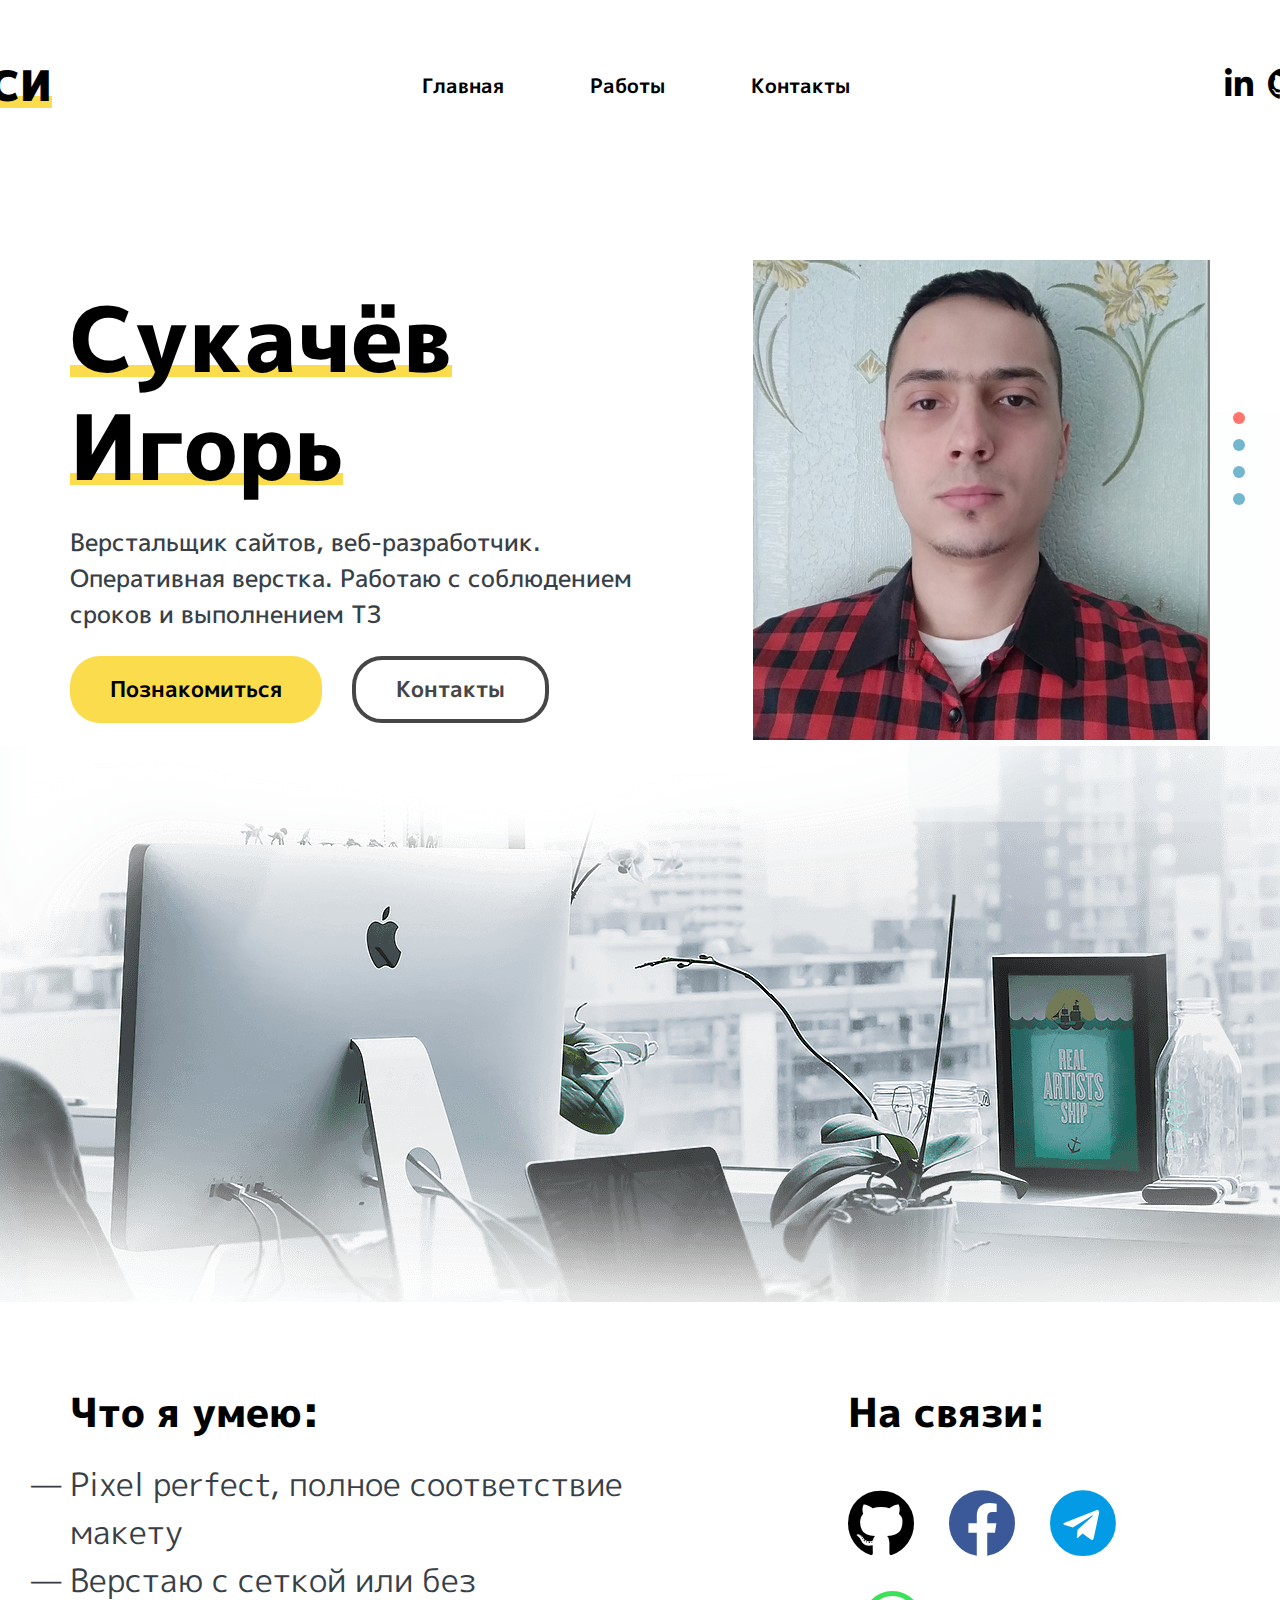
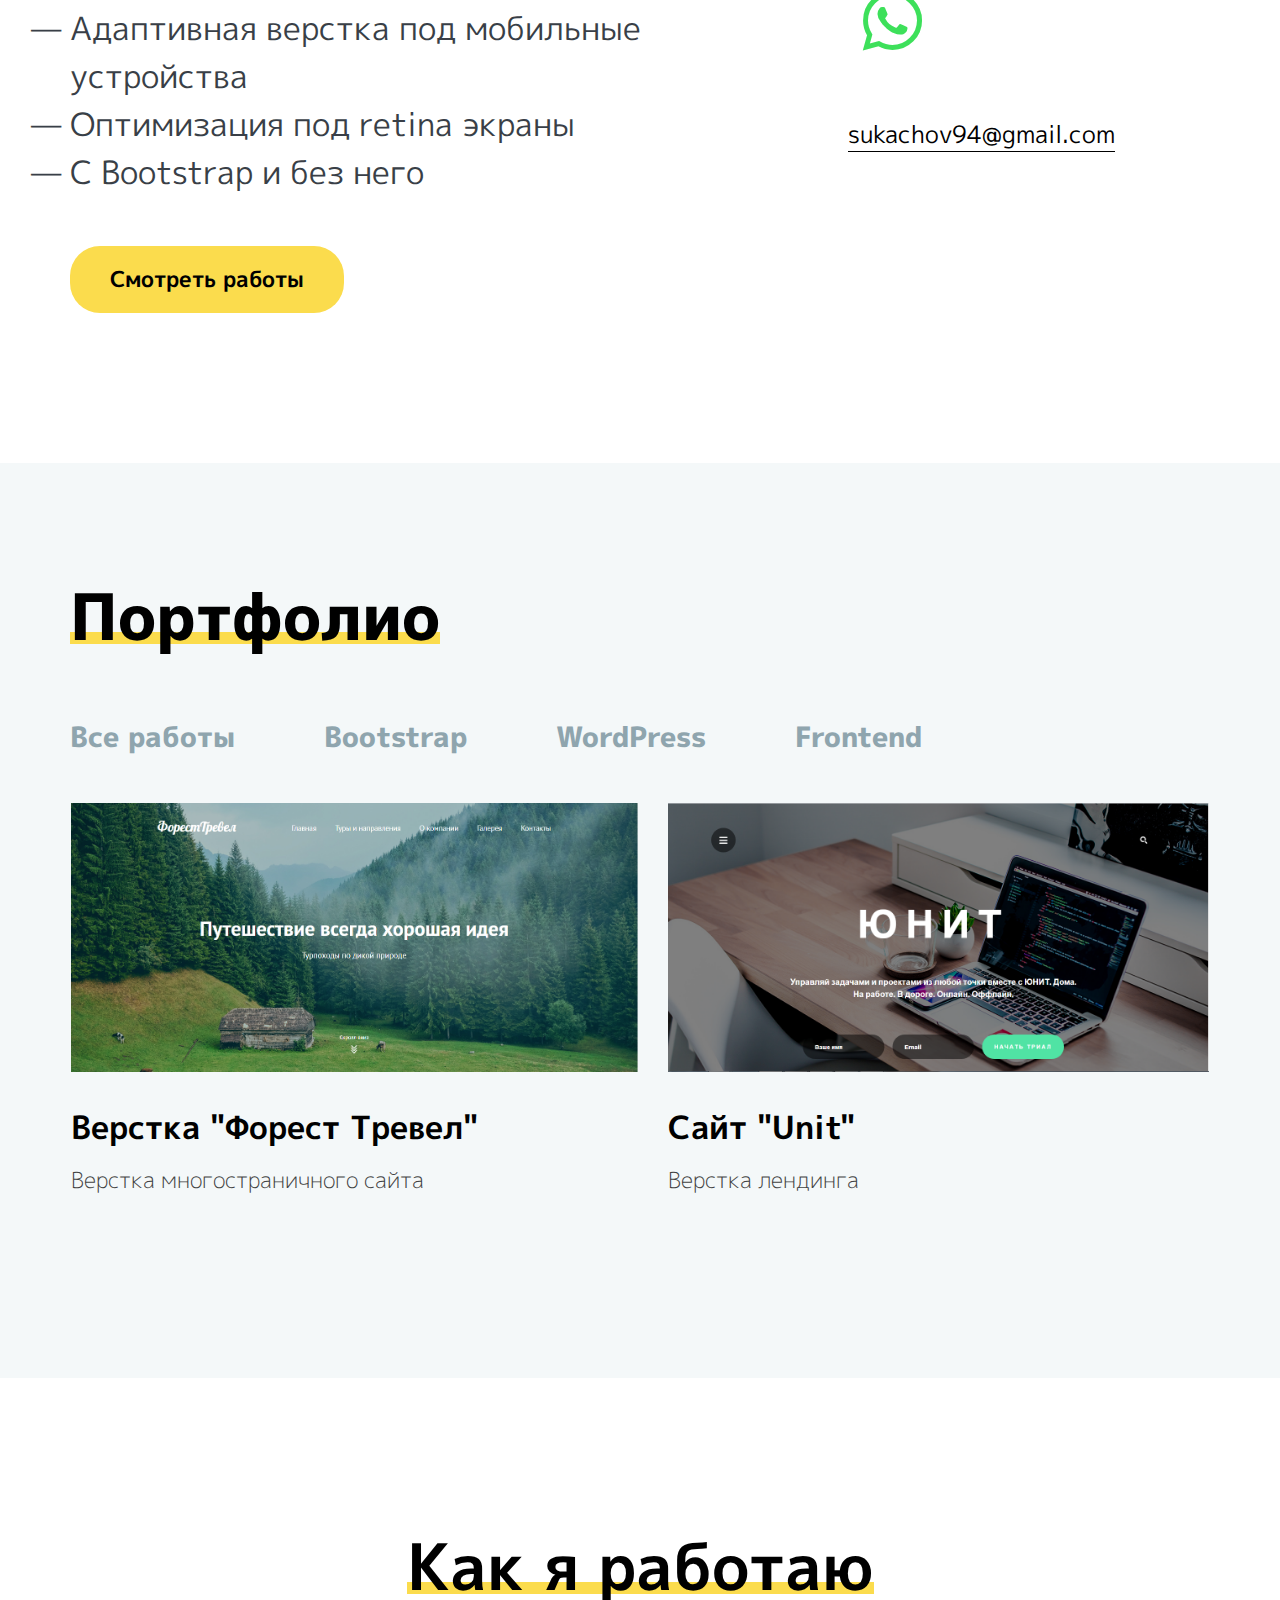
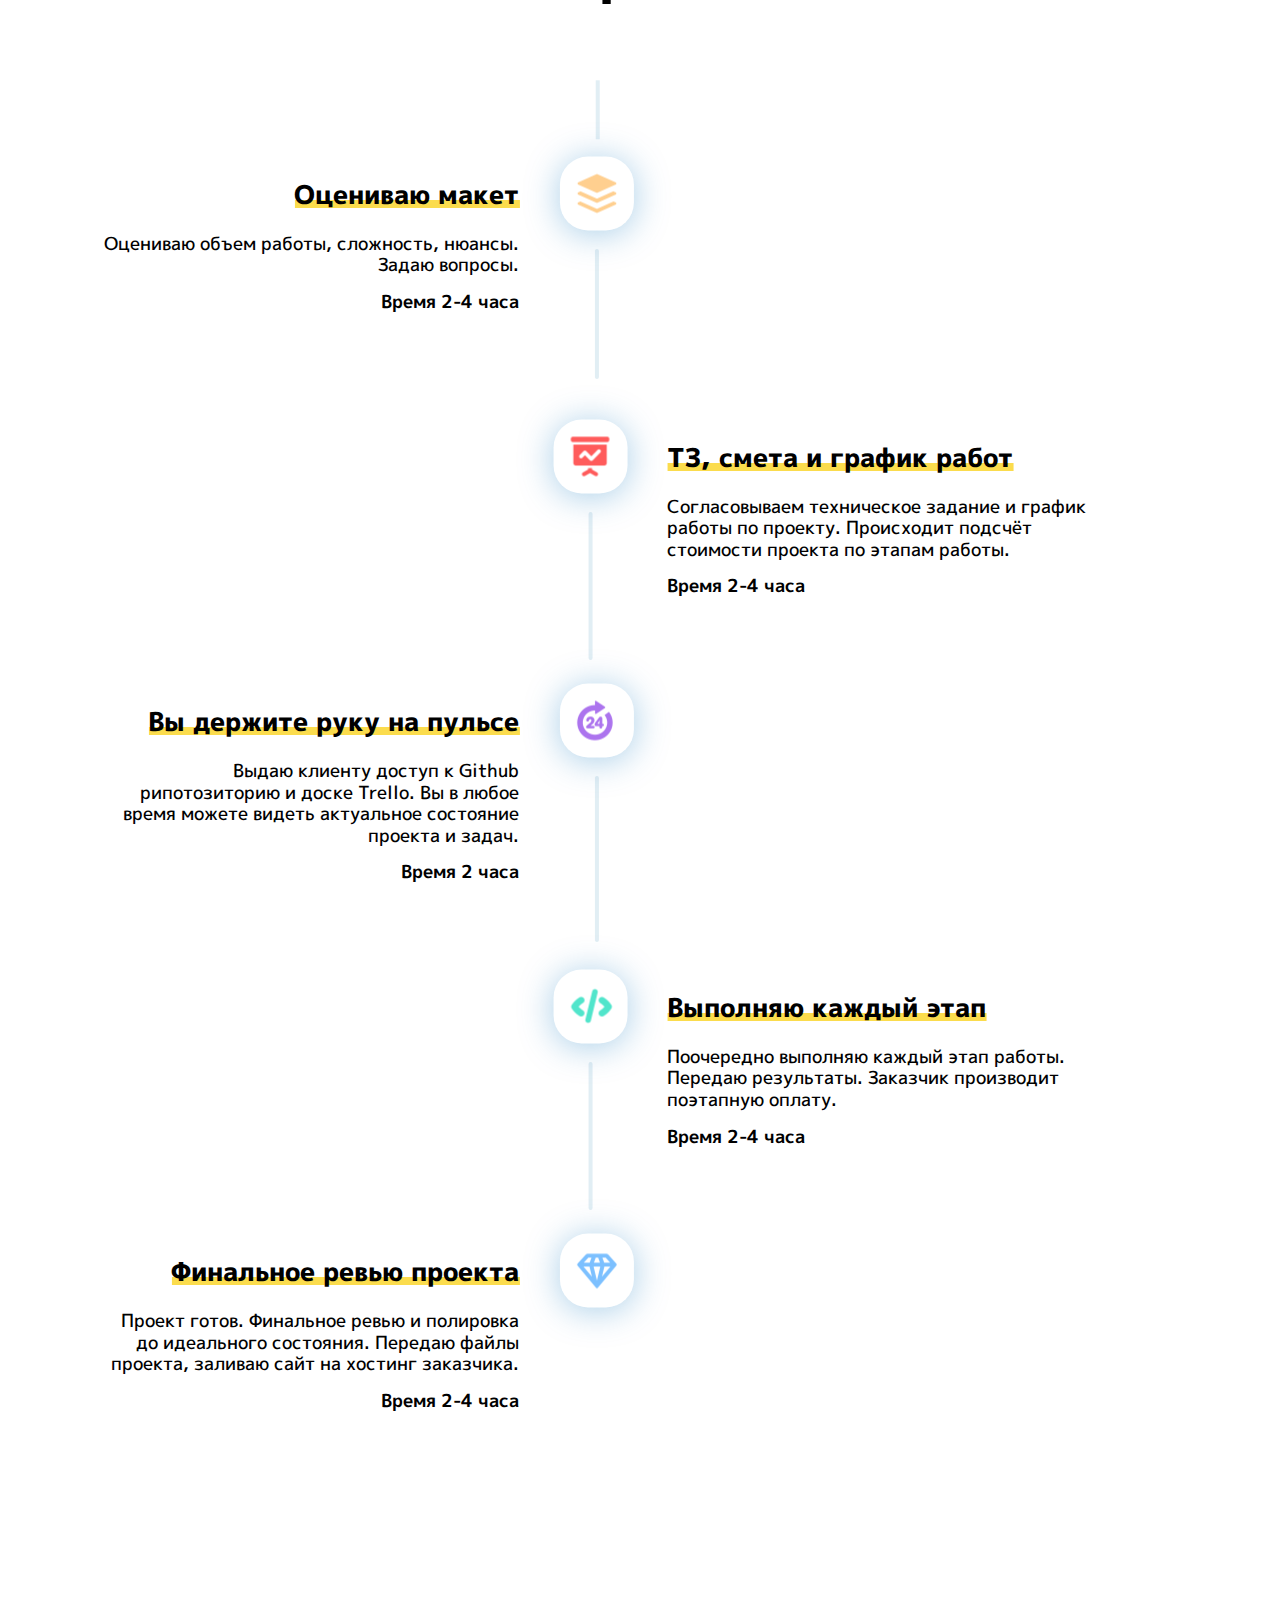
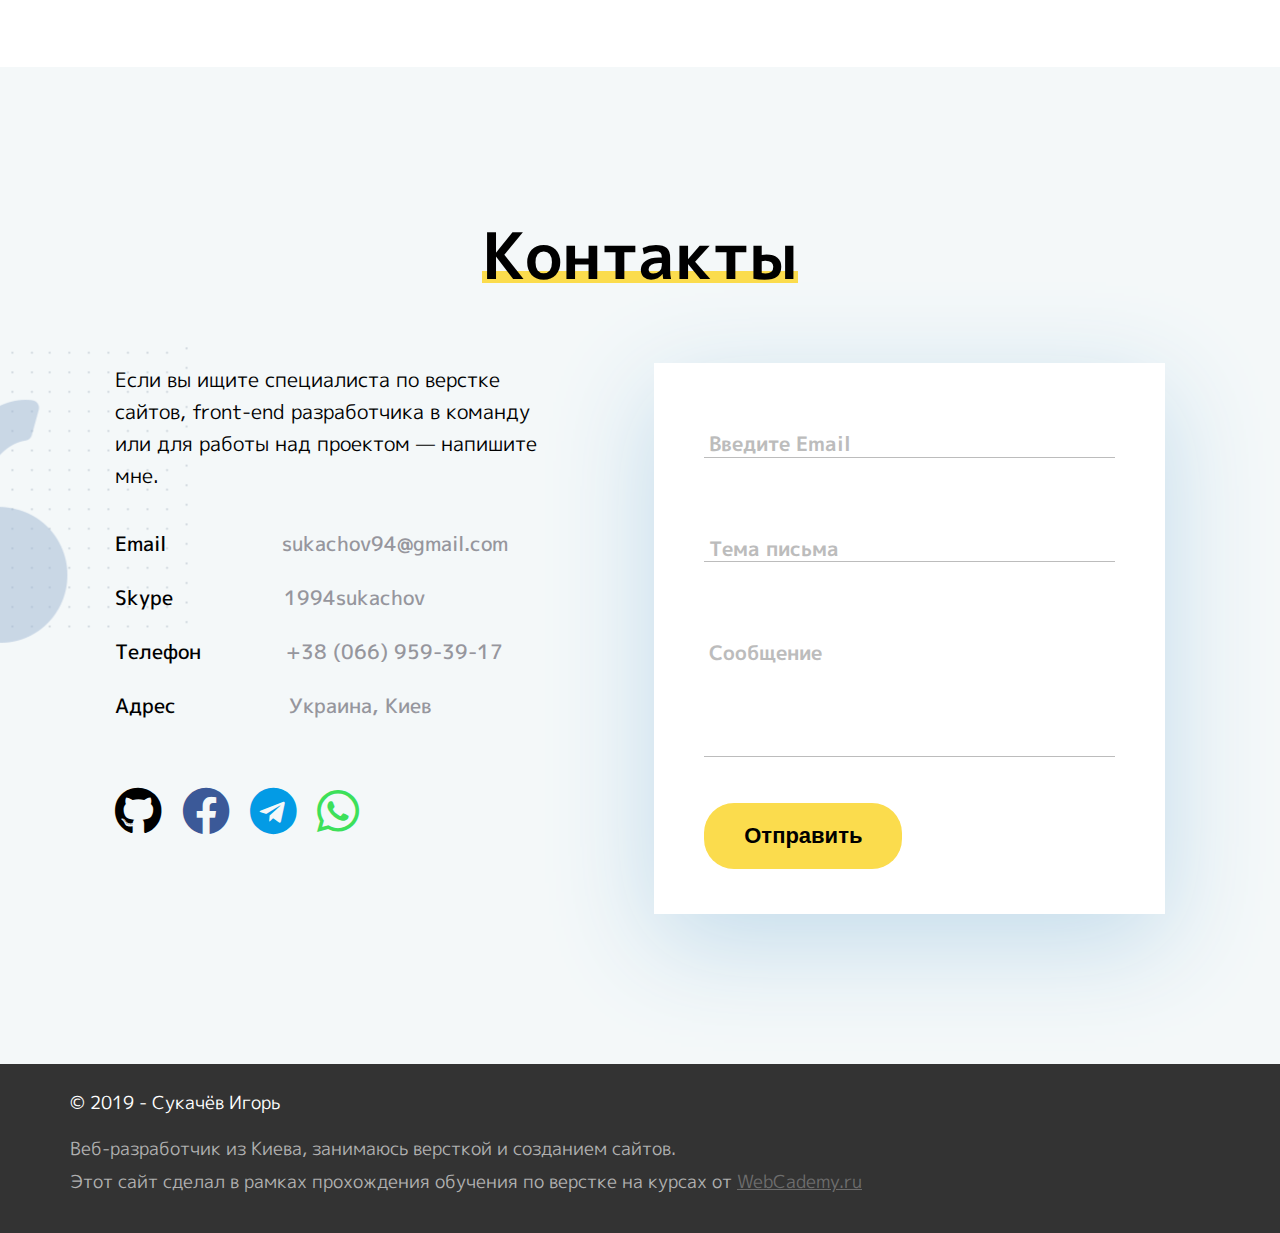
==== commit 57c25a87: "six commit" ====
--- a/docs/index.html
+++ b/docs/index.html
@@ -228,7 +228,7 @@
                             <div class="column-left fixed-width">
                                 <h6 class="very-small-title text-align-l"><span>ТЗ, смета и график работ</span></h6>
                                 <p class="text-align-l">Согласовываем техническое задание и график работы по проекту.
-                                    Происходит осмечивание стоимости проекта по этапам работы.</p class="text-align">
+                                    Происходит подсчёт стоимости проекта по этапам работы.</p class="text-align">
                                 <p class="text-align-l"><strong>Время 2-4 часа</strong></p>
                             </div>
                         </div>
@@ -272,7 +272,7 @@
                             <div class="column-left fixed-width">
                                 <h6 class="very-small-title"><span>Финальное ревью проекта</span></h6>
                                 <p class="text-align-r">Проект готов. Финальное ревью и полировка до идеального
-                                    состояния. Передаю файлы проекта, заливаю сайт на хостинг закасчика.</p>
+                                    состояния. Передаю файлы проекта, заливаю сайт на хостинг заказчика.</p>
                                 <p class="text-align-r"><strong>Время 2-4 часа</strong></p>
                             </div>
 
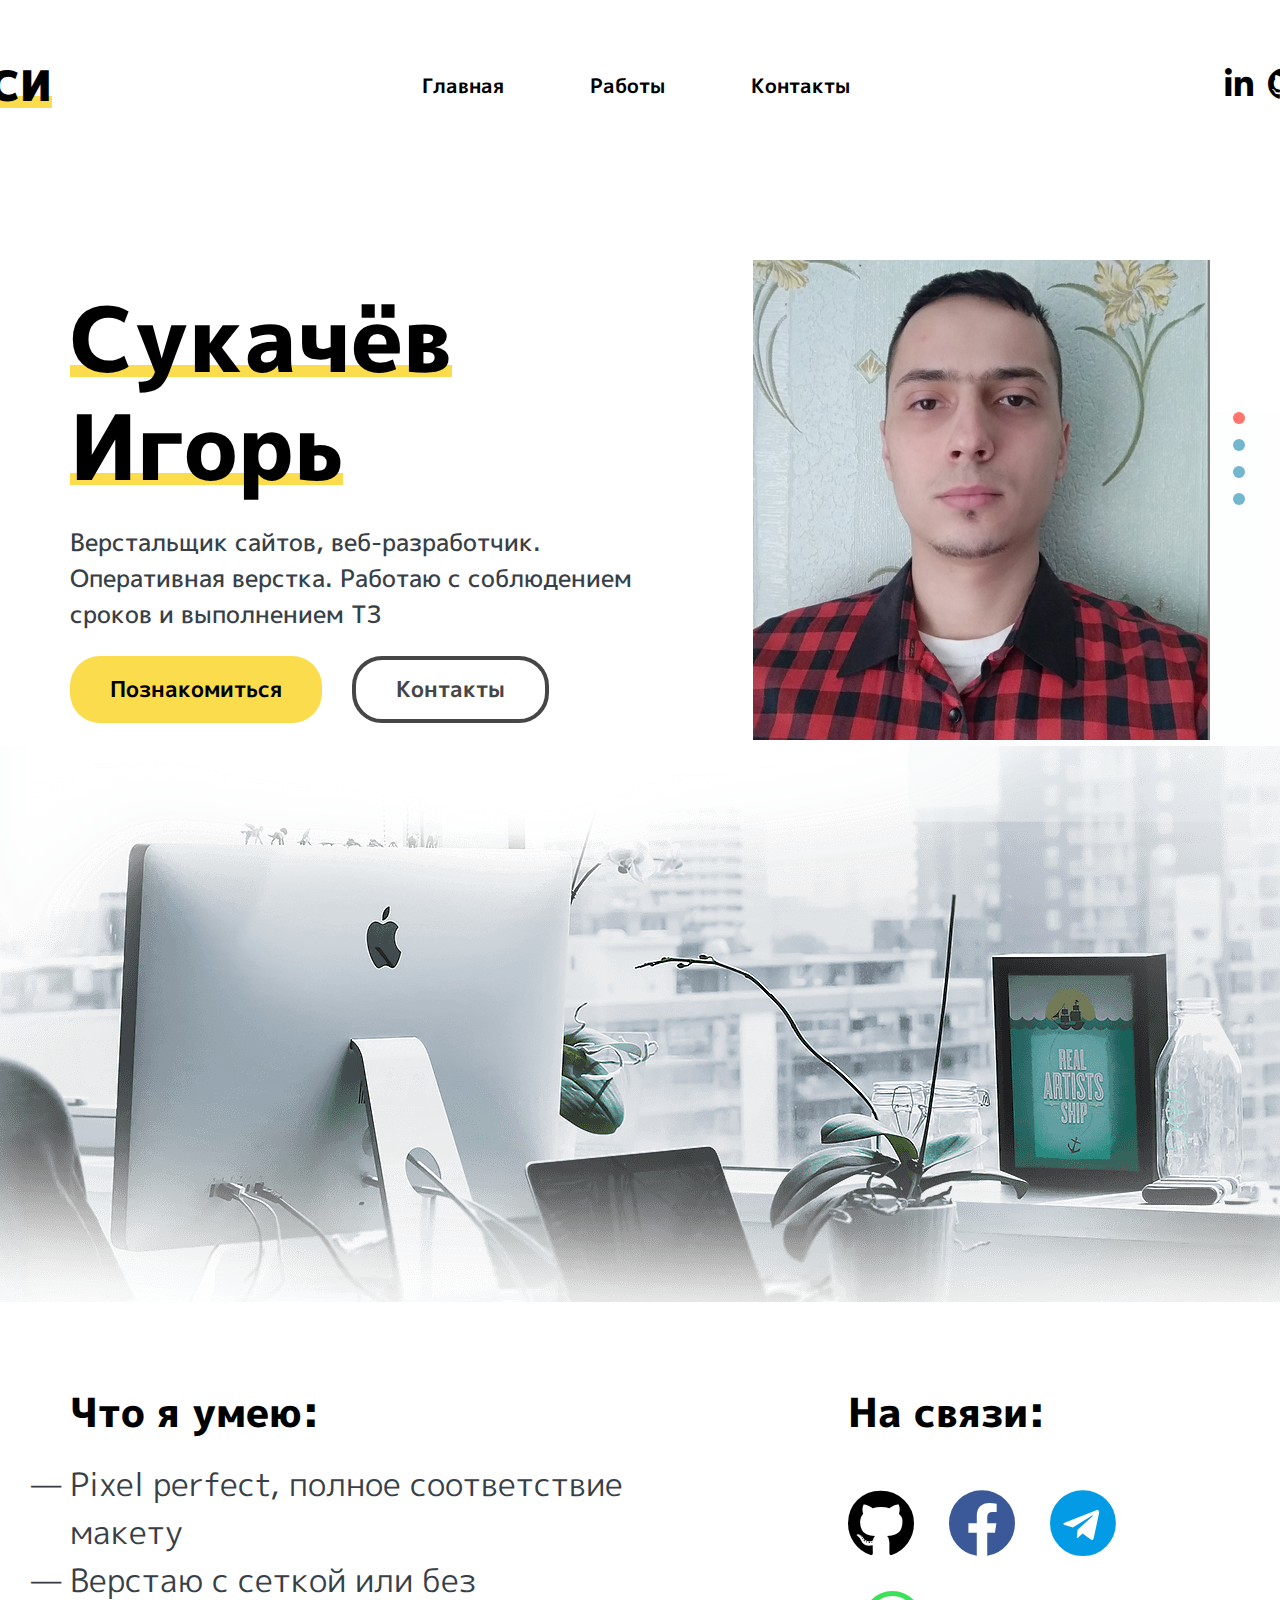
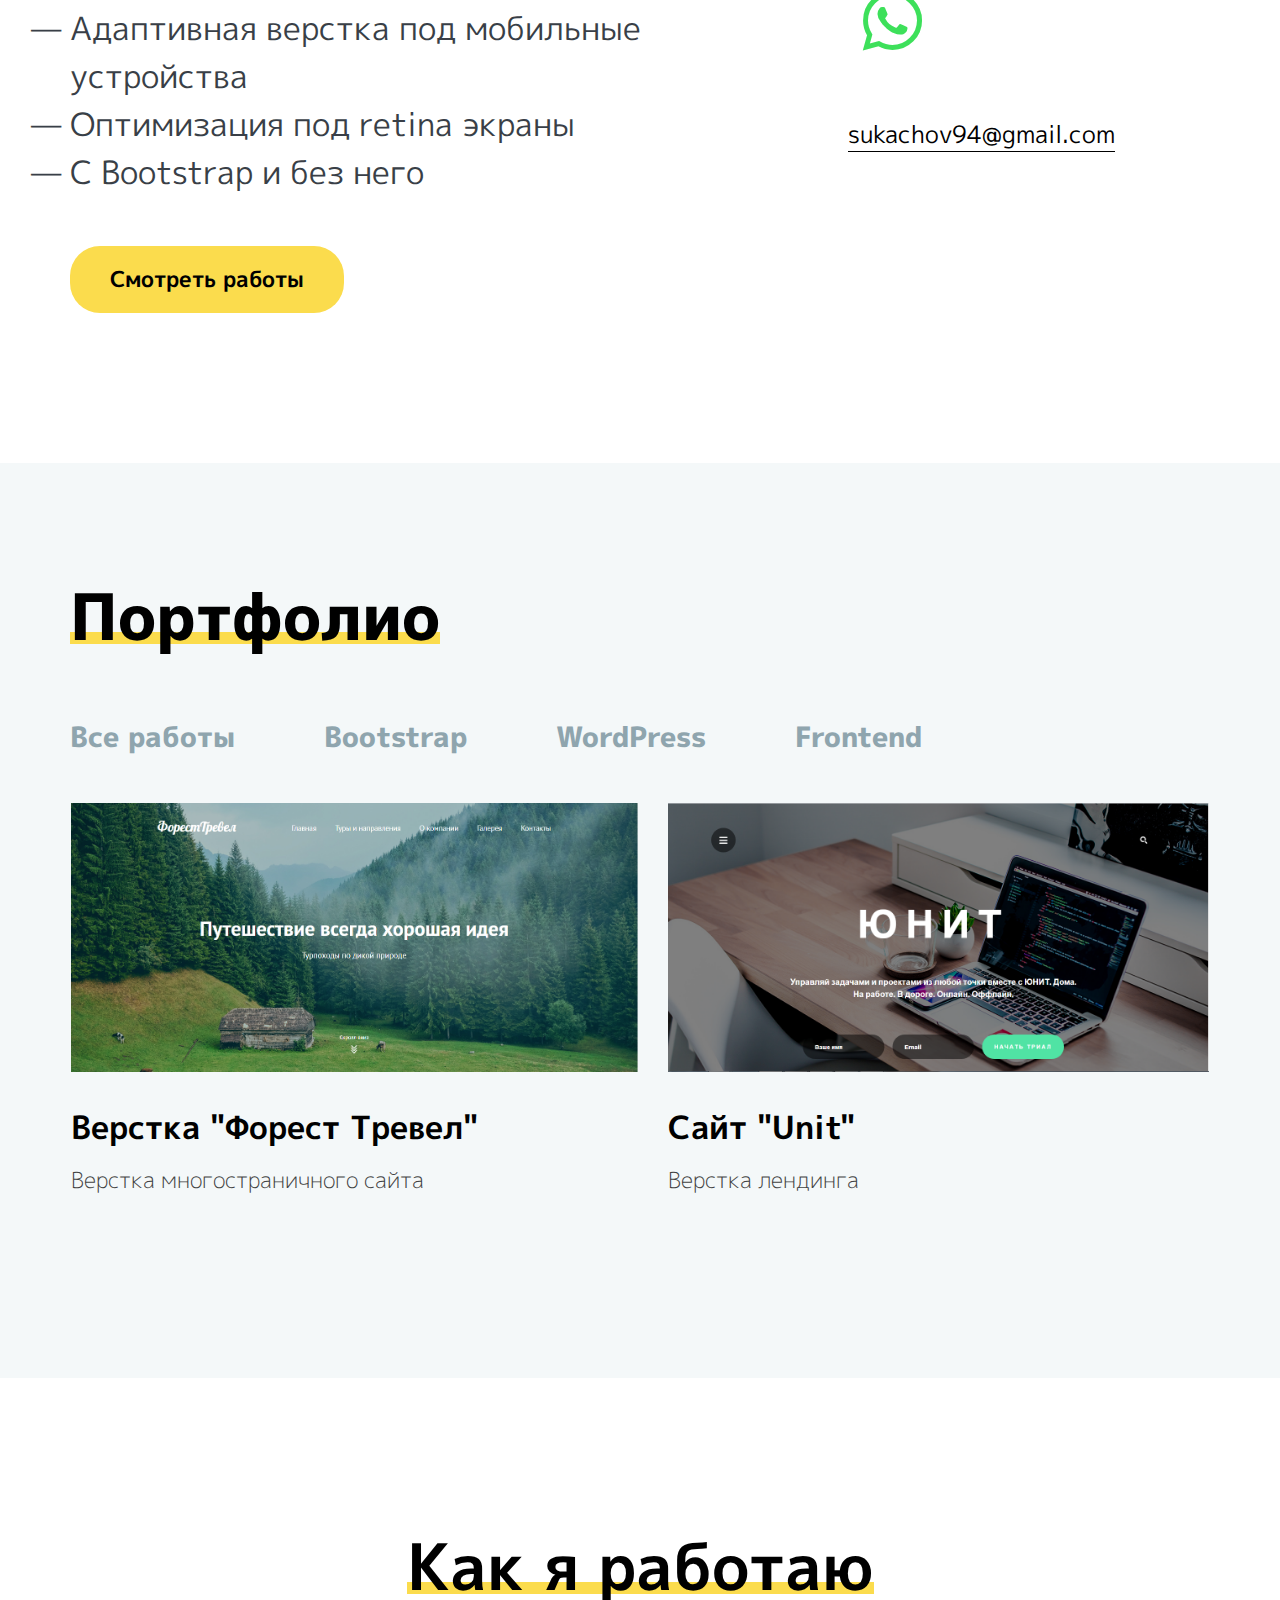
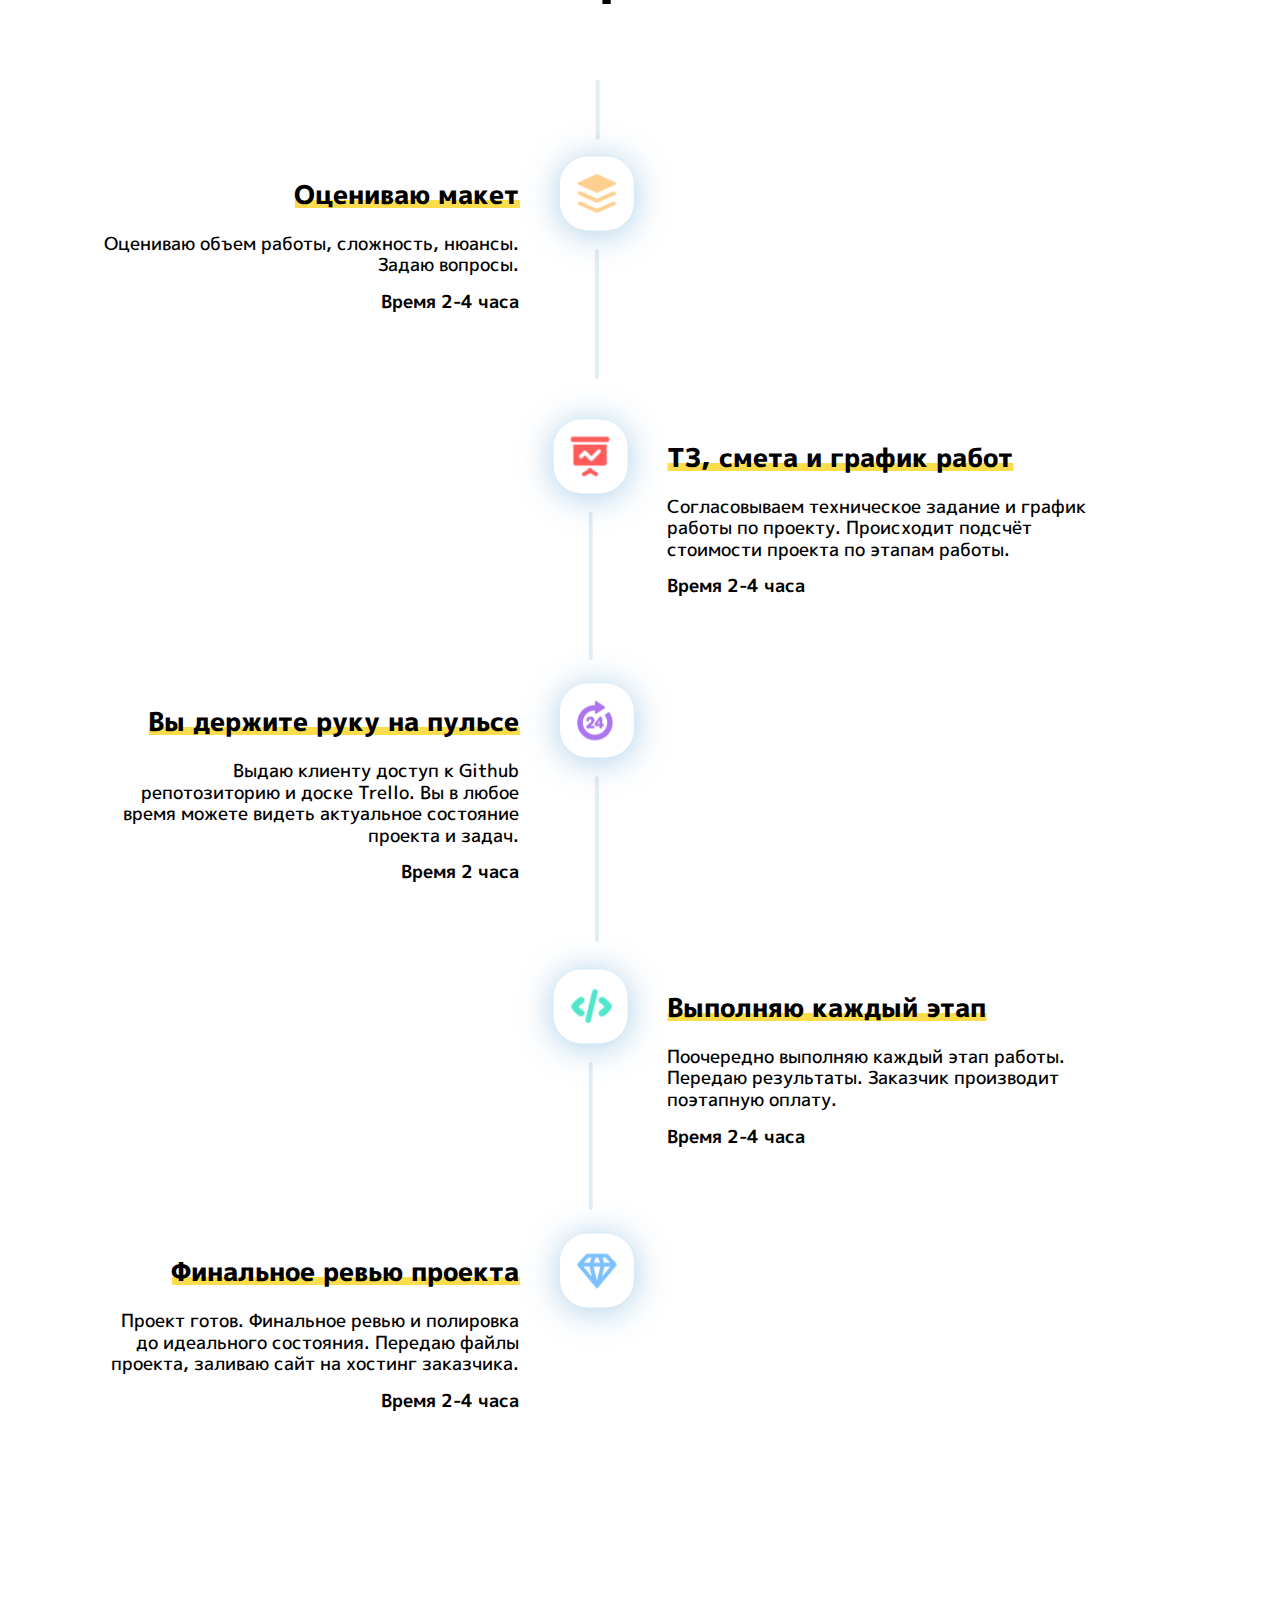
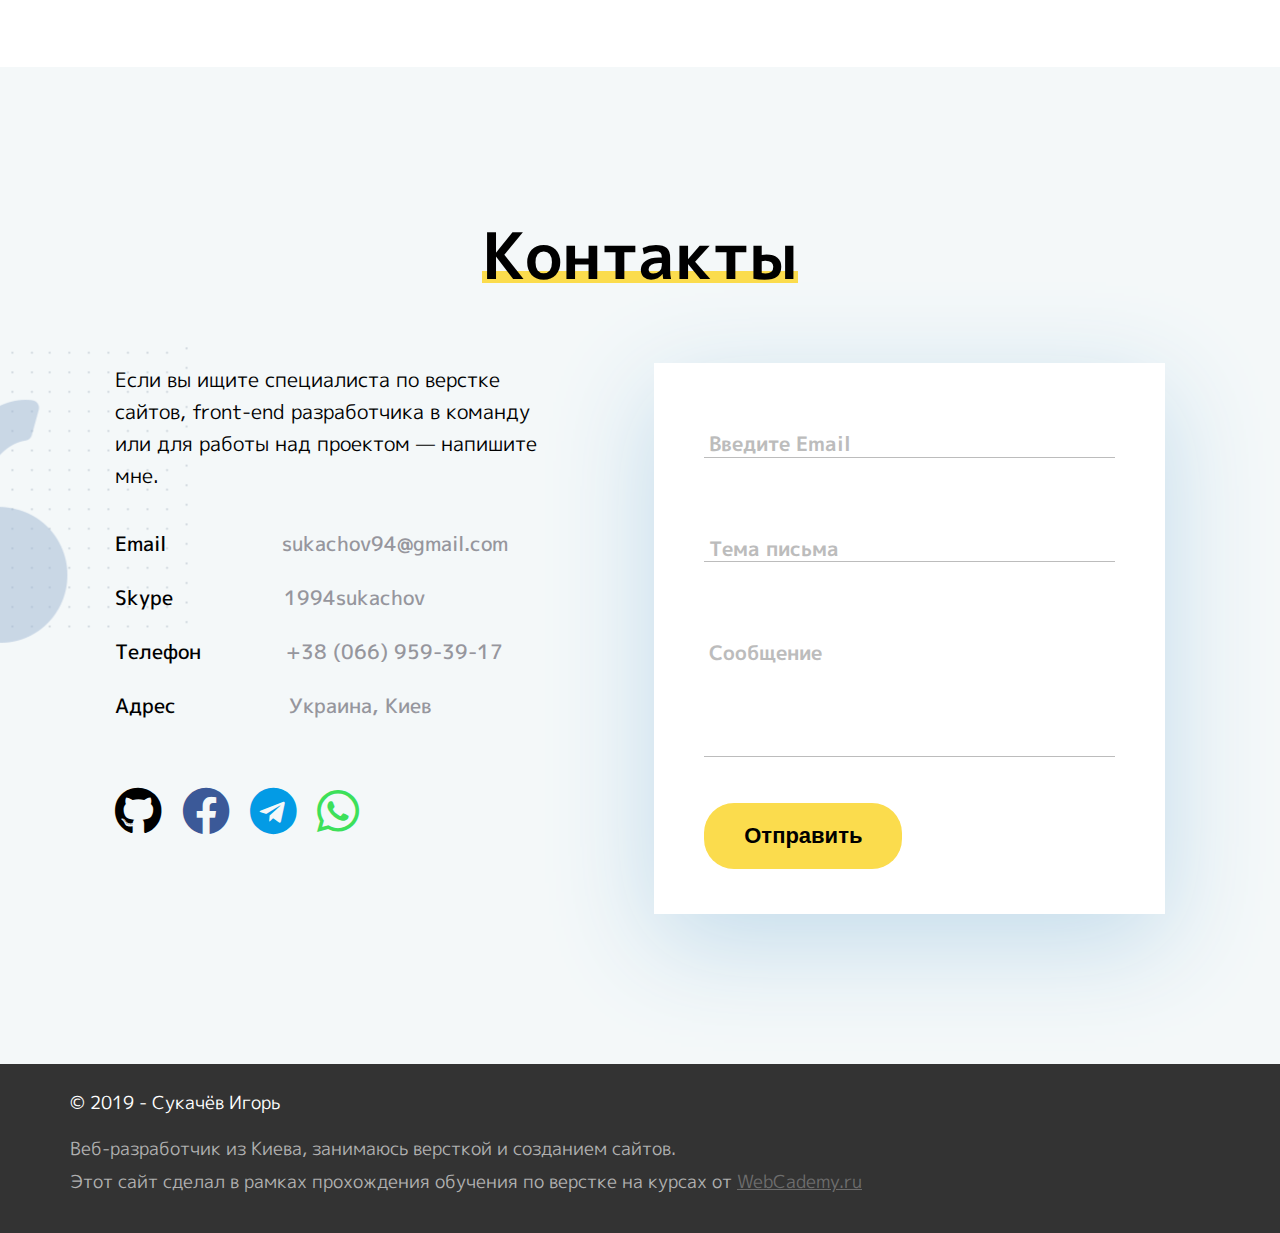
==== commit 05eba0a7: "six commit" ====
--- a/docs/index.html
+++ b/docs/index.html
@@ -242,7 +242,7 @@
 
                             <div class="column-left fixed-width">
                                 <h6 class="very-small-title"><span>Вы держите руку на пульсе</span></h6>
-                                <p class="text-align-r">Выдаю клиенту доступ к Github рипотозиторию и доске Trello. Вы в
+                                <p class="text-align-r">Выдаю клиенту доступ к Github репотозиторию и доске Trello. Вы в
                                     любое время можете видеть актуальное состояние проекта и задач.</p>
                                 <p class="text-align-r"><strong>Время 2 часа</strong></p>
                             </div>
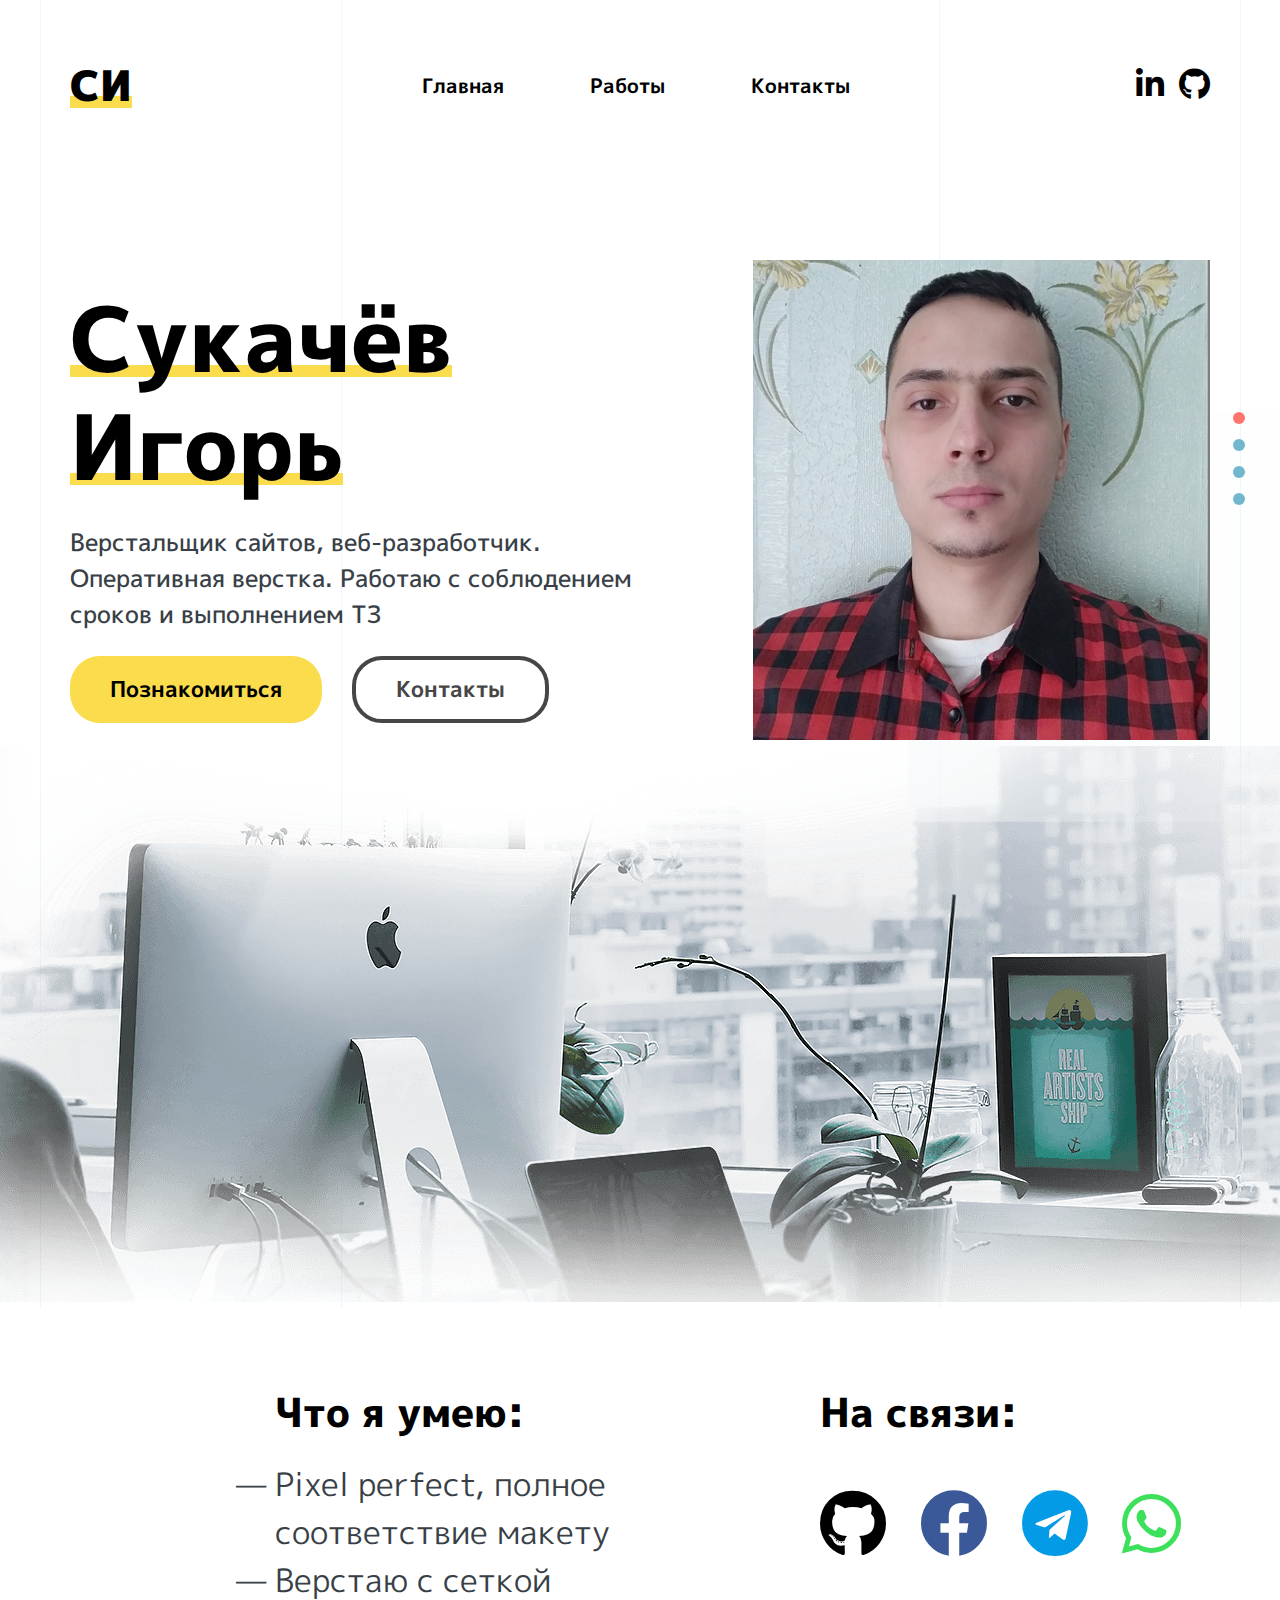
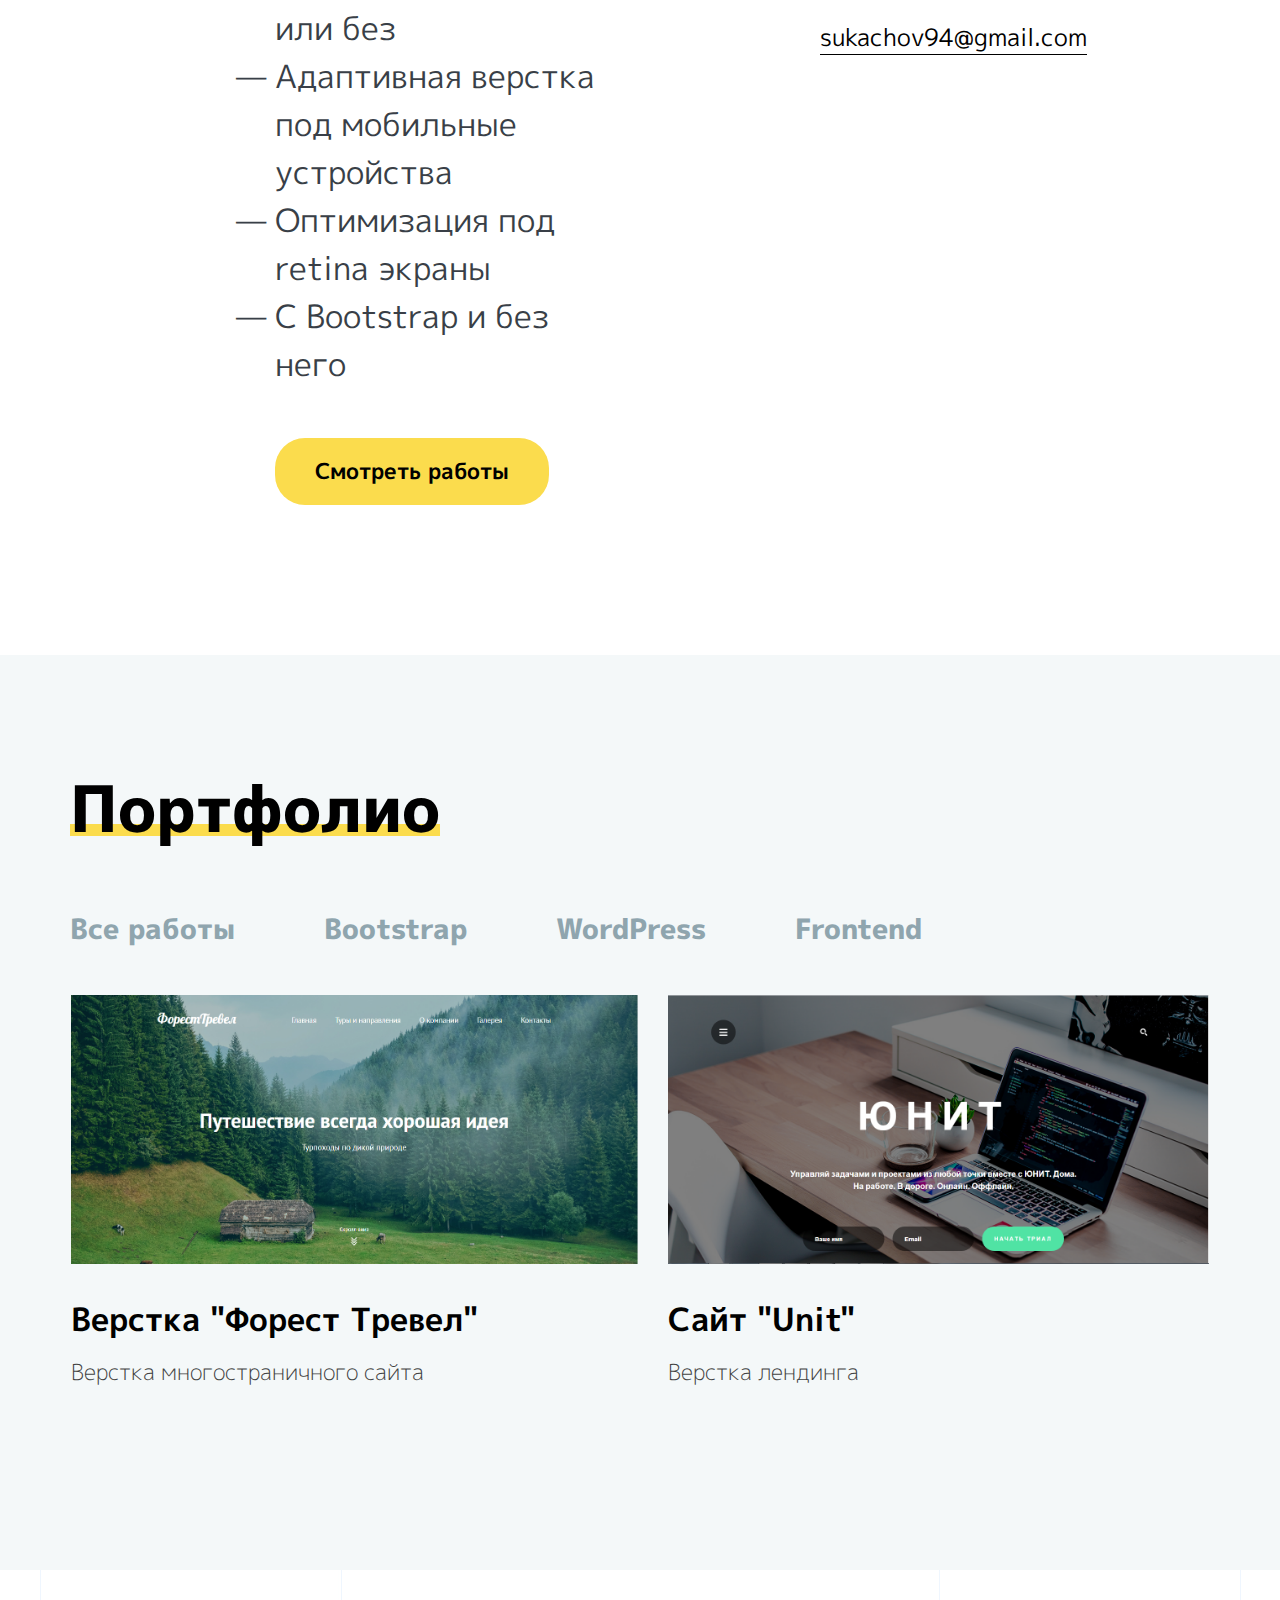
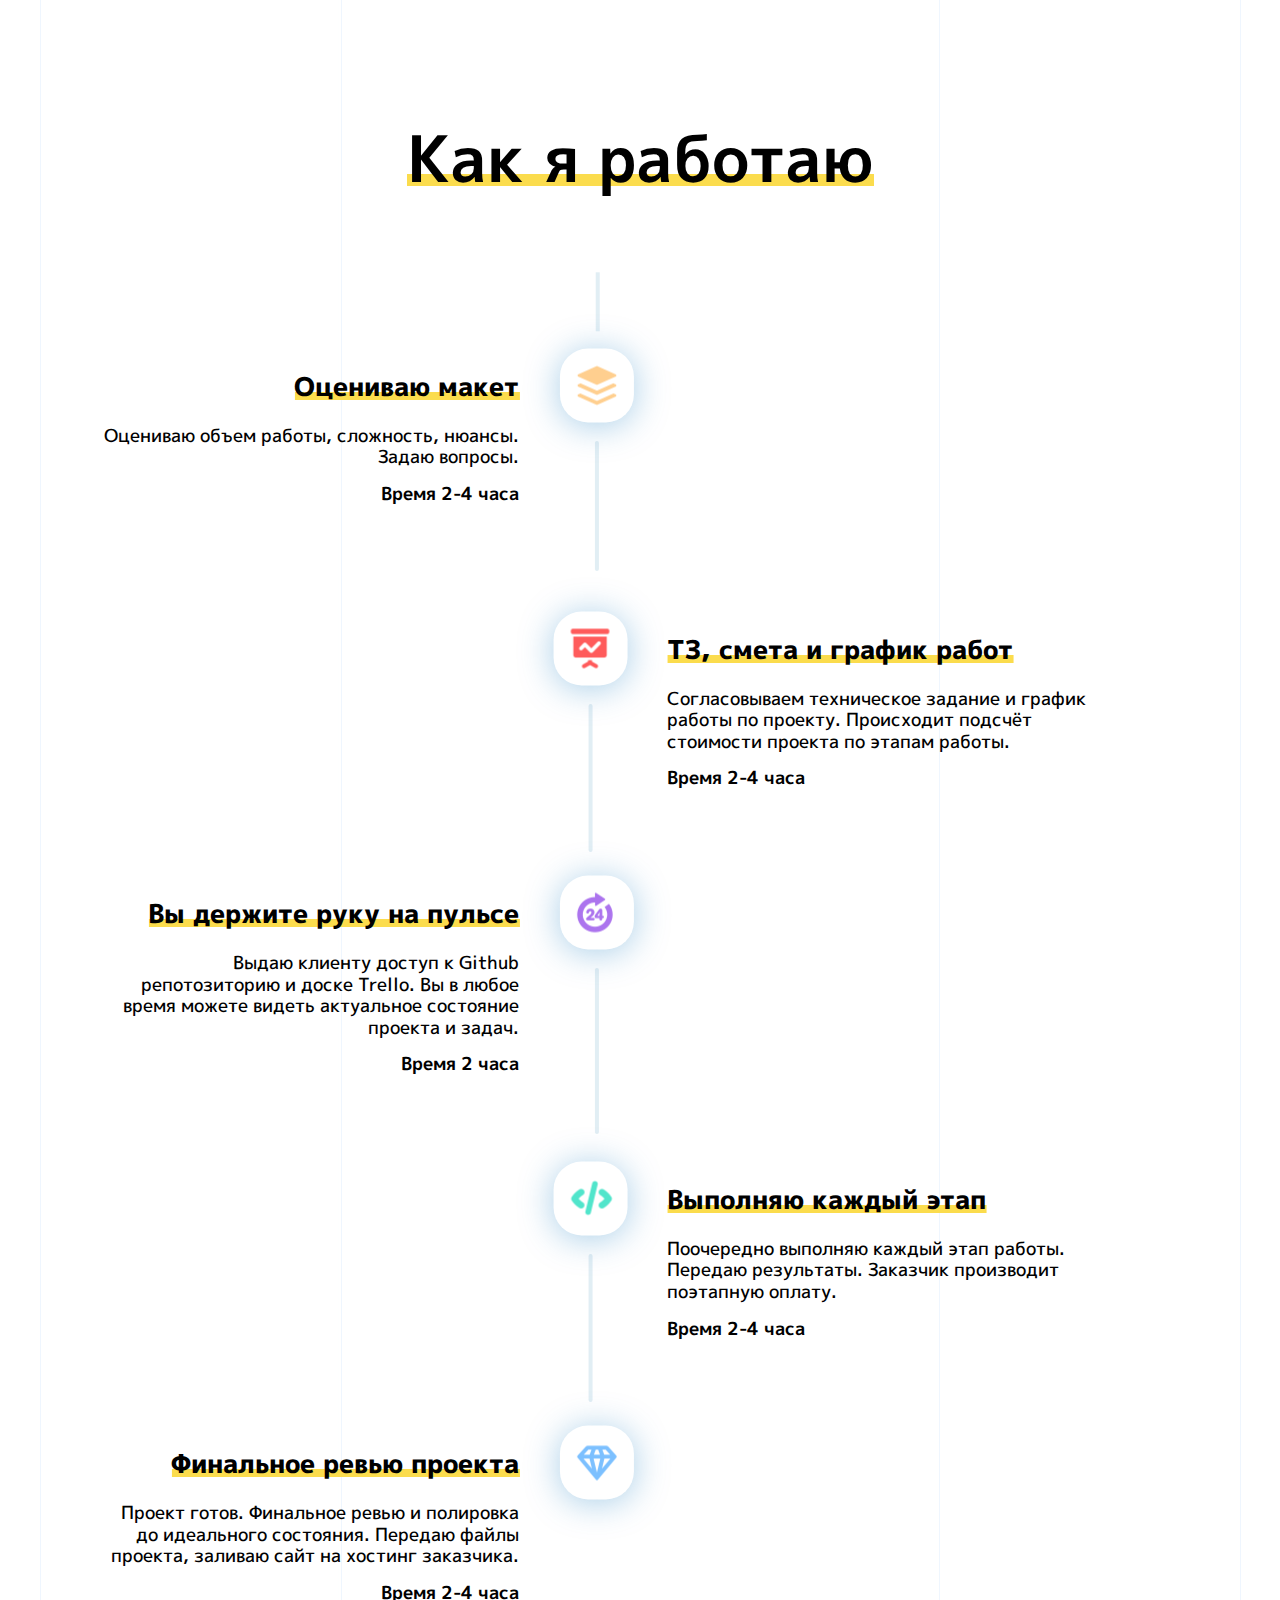
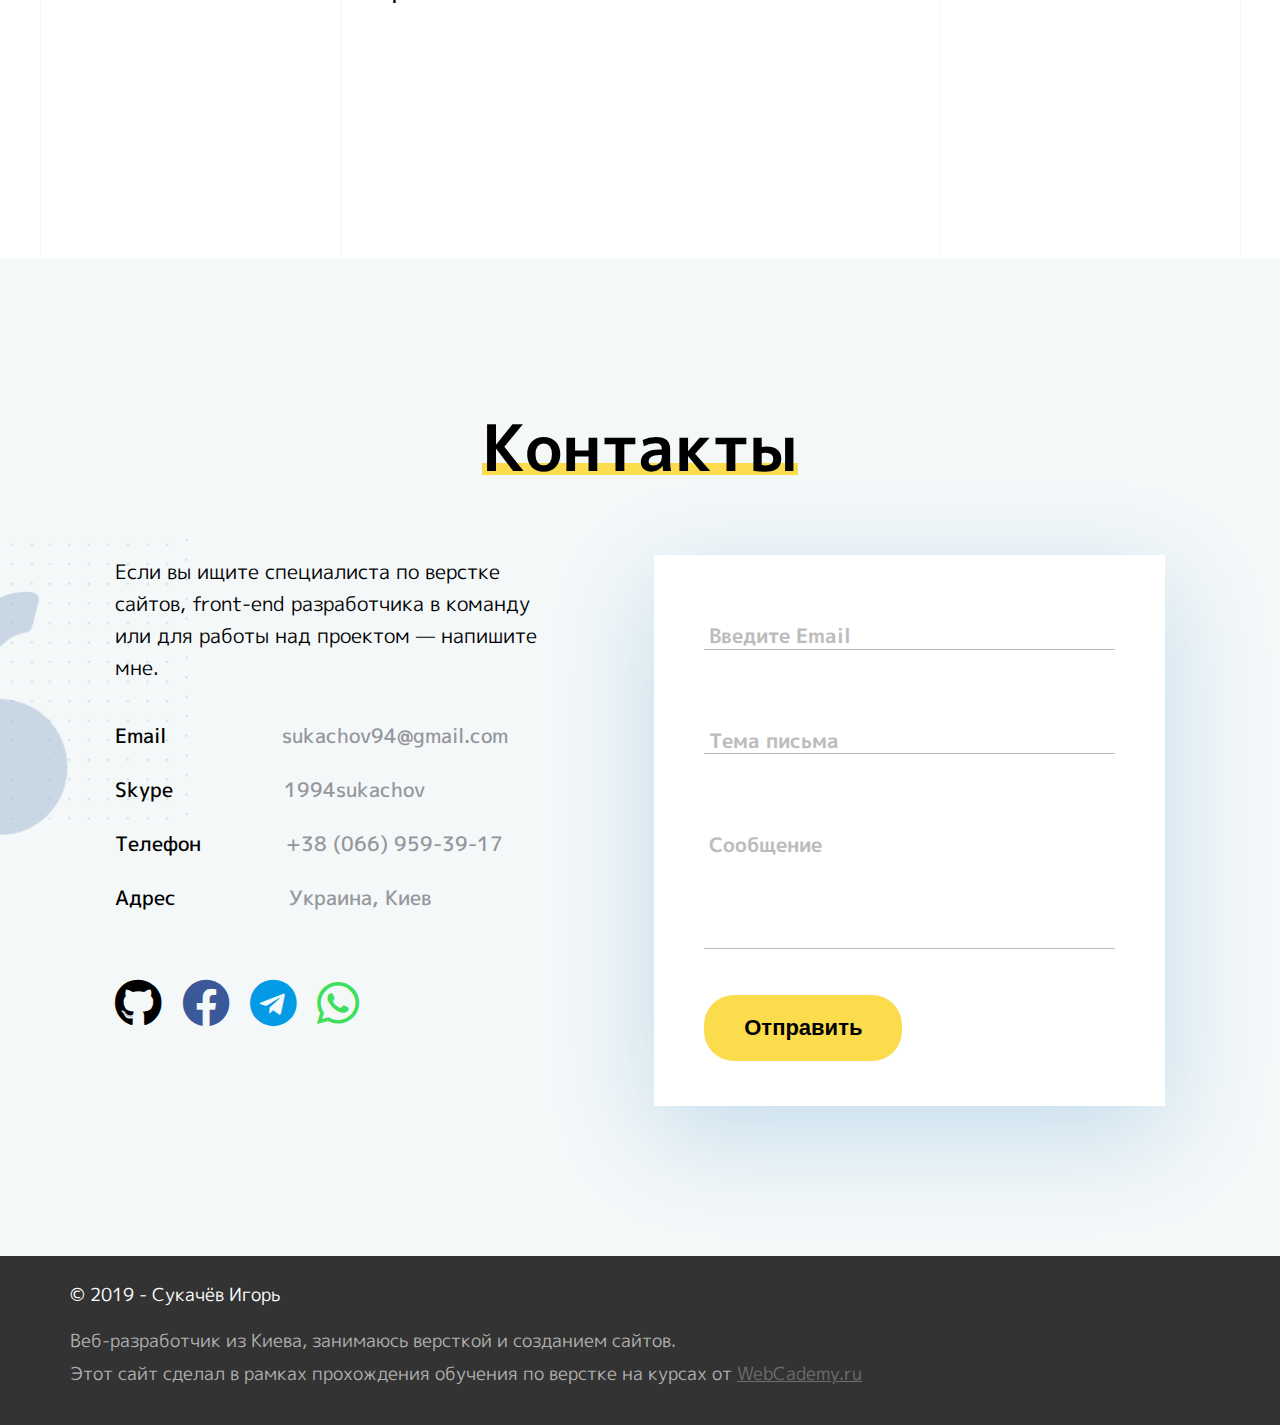
==== commit 7c9c087e: "Add lines and webkits" ====
--- a/docs/index.html
+++ b/docs/index.html
@@ -28,8 +28,7 @@
             <li>
                 <a href="#contacts"></a>
             </li>
-        </ul>
-   
+        </ul>      
     <div class="overlay_menu"></div>
     <header class="header" id="header">
         <div class="conteiner">
--- a/docs/css/main.css
+++ b/docs/css/main.css
@@ -1,5 +1,7 @@
 * {
-  box-sizing: border-box;
+  -webkit-box-sizing: border-box;
+     -moz-box-sizing: border-box;
+          box-sizing: border-box;
 }
 html {
   scroll-behavior: smooth;
@@ -26,6 +28,22 @@
   .conteiner {
     width: 1140px;
   }
+}
+p::-moz-selection,
+li::-moz-selection,
+h1::-moz-selection,
+h2::-moz-selection,
+h3::-moz-selection,
+h4::-moz-selection,
+h5::-moz-selection,
+h6::-moz-selection,
+strong::-moz-selection,
+span::-moz-selection,
+div::-moz-selection,
+button::-moz-selection,
+img::-moz-selection,
+input::-moz-selection {
+  background: #fbdc4d;
 }
 p::selection,
 li::selection,
@@ -56,36 +74,84 @@
 @media (min-width: 1200px) {
   .header {
     padding-top: 60px;
+    max-width: 1600px;
+    background-image: url(../img/bg_line.jpg);
+    background-repeat: repeat-y;
+    background-position: center;
+    -moz-background-size: auto;
+         background-size: auto;
+    margin-right: auto;
+    margin-left: auto;
   }
 }
 .block-row {
+  display: -webkit-box;
+  display: -webkit-flex;
+  display: -moz-box;
+  display: -ms-flexbox;
   display: flex;
-  flex-direction: column;
-  justify-content: center;
+  -webkit-box-orient: vertical;
+  -webkit-box-direction: normal;
+  -webkit-flex-direction: column;
+     -moz-box-orient: vertical;
+     -moz-box-direction: normal;
+      -ms-flex-direction: column;
+          flex-direction: column;
+  -webkit-box-pack: center;
+  -webkit-justify-content: center;
+     -moz-box-pack: center;
+      -ms-flex-pack: center;
+          justify-content: center;
   margin-bottom: 30px;
 }
 @media (min-width: 768px) {
   .block-row {
-    flex-direction: row;
+    -webkit-box-orient: horizontal;
+    -webkit-box-direction: normal;
+    -webkit-flex-direction: row;
+       -moz-box-orient: horizontal;
+       -moz-box-direction: normal;
+        -ms-flex-direction: row;
+            flex-direction: row;
     margin-bottom: 80px;
   }
 }
 @media (min-width: 1200px) {
   .block-row {
-    align-items: center;
+    -webkit-box-align: center;
+    -webkit-align-items: center;
+       -moz-box-align: center;
+        -ms-flex-align: center;
+            align-items: center;
     margin-bottom: 150px;
   }
 }
 .column-reverse {
-  flex-direction: column-reverse;
+  -webkit-box-orient: vertical;
+  -webkit-box-direction: reverse;
+  -webkit-flex-direction: column-reverse;
+     -moz-box-orient: vertical;
+     -moz-box-direction: reverse;
+      -ms-flex-direction: column-reverse;
+          flex-direction: column-reverse;
 }
 @media (min-width: 768px) {
   .column-reverse {
-    flex-direction: row;
+    -webkit-box-orient: horizontal;
+    -webkit-box-direction: normal;
+    -webkit-flex-direction: row;
+       -moz-box-orient: horizontal;
+       -moz-box-direction: normal;
+        -ms-flex-direction: row;
+            flex-direction: row;
   }
 }
 .space-between {
-  justify-content: space-between;
+  -webkit-box-pack: justify;
+  -webkit-justify-content: space-between;
+     -moz-box-pack: justify;
+      -ms-flex-pack: justify;
+          justify-content: space-between;
 }
 .icons-link a {
   cursor: pointer;
@@ -93,6 +159,9 @@
 }
 .icons-link a:hover,
 .icons-link a:active {
+  -webkit-transition: .5s linear;
+  -o-transition: .5s linear;
+  -moz-transition: .5s linear;
   transition: .5s linear;
   color: #039be5;
 }
@@ -110,7 +179,15 @@
 @media (min-width: 1200px) {
   .initials {
     font-size: 42px;
-    transform: translateX(-100%);
+  }
+}
+@media (min-width: 1366px) {
+  .initials {
+    -webkit-transform: translateX(-100%);
+       -moz-transform: translateX(-100%);
+        -ms-transform: translateX(-100%);
+         -o-transform: translateX(-100%);
+            transform: translateX(-100%);
   }
 }
 .initials span {
@@ -125,7 +202,11 @@
   height: 12px;
   background-color: #fbdc4d;
   bottom: 12px;
-  transform: translate(-100%, 50%);
+  -webkit-transform: translate(-100%, 50%);
+     -moz-transform: translate(-100%, 50%);
+      -ms-transform: translate(-100%, 50%);
+       -o-transform: translate(-100%, 50%);
+          transform: translate(-100%, 50%);
 }
 @media (min-width: 768px) {
   .initials span::after {
@@ -136,7 +217,11 @@
     height: 12px;
     background-color: #fbdc4d;
     bottom: 12px;
-    transform: translate(0, 0);
+    -webkit-transform: translate(0, 0);
+       -moz-transform: translate(0, 0);
+        -ms-transform: translate(0, 0);
+         -o-transform: translate(0, 0);
+            transform: translate(0, 0);
   }
 }
 @media (min-width: 1200px) {
@@ -148,7 +233,11 @@
     height: 12px;
     background-color: #fbdc4d;
     bottom: 12px;
-    transform: translate(-100%, 50%);
+    -webkit-transform: translate(-100%, 50%);
+       -moz-transform: translate(-100%, 50%);
+        -ms-transform: translate(-100%, 50%);
+         -o-transform: translate(-100%, 50%);
+            transform: translate(-100%, 50%);
   }
 }
 .initials a {
@@ -157,6 +246,9 @@
   text-decoration: none;
 }
 .initials a:hover {
+  -webkit-transition: .5s linear;
+  -o-transition: .5s linear;
+  -moz-transition: .5s linear;
   transition: .5s linear;
   color: #039be5;
 }
@@ -175,6 +267,9 @@
   color: #000000;
   text-decoration: none;
   cursor: pointer;
+  -webkit-transition: color 0.5s linear;
+  -o-transition: color 0.5s linear;
+  -moz-transition: color 0.5s linear;
   transition: color 0.5s linear;
 }
 .div-links a:hover {
@@ -188,6 +283,9 @@
   left: 0;
   bottom: -1px;
   background-color: #fbdc4d;
+  -webkit-transition: .9s;
+  -o-transition: .9s;
+  -moz-transition: .9s;
   transition: .9s;
 }
 .div-links a:hover::after {
@@ -212,9 +310,27 @@
 @media (min-width: 1200px) {
   .icons-link {
     display: block;
-    transform: translateX(100%);
-    flex-direction: row;
+    -webkit-box-orient: horizontal;
+    -webkit-box-direction: normal;
+    -webkit-flex-direction: row;
+       -moz-box-orient: horizontal;
+       -moz-box-direction: normal;
+        -ms-flex-direction: row;
+            flex-direction: row;
+    display: -webkit-box;
+    display: -webkit-flex;
+    display: -moz-box;
+    display: -ms-flexbox;
     display: flex;
+  }
+}
+@media (min-width: 1366px) {
+  .icons-link {
+    -webkit-transform: translateX(100%);
+       -moz-transform: translateX(100%);
+        -ms-transform: translateX(100%);
+         -o-transform: translateX(100%);
+            transform: translateX(100%);
   }
 }
 .icons {
@@ -294,7 +410,11 @@
     height: 12px;
     background-color: #fbdc4d;
     bottom: 2px;
-    transform: translate(-100%, -100%);
+    -webkit-transform: translate(-100%, -100%);
+       -moz-transform: translate(-100%, -100%);
+        -ms-transform: translate(-100%, -100%);
+         -o-transform: translate(-100%, -100%);
+            transform: translate(-100%, -100%);
   }
 }
 @media (min-width: 1200px) {
@@ -306,7 +426,11 @@
     height: 12px;
     background-color: #fbdc4d;
     bottom: 12px;
-    transform: translate(-100%, -100%);
+    -webkit-transform: translate(-100%, -100%);
+       -moz-transform: translate(-100%, -100%);
+        -ms-transform: translate(-100%, -100%);
+         -o-transform: translate(-100%, -100%);
+            transform: translate(-100%, -100%);
   }
 }
 .header_desc {
@@ -333,10 +457,15 @@
     color: #000000;
     font-weight: 700;
     line-height: 1.2;
-    border-radius: 30px;
+    -webkit-border-radius: 30px;
+       -moz-border-radius: 30px;
+            border-radius: 30px;
     background-color: #fbdc4d;
     border: none;
     margin-right: 30px;
+    -webkit-transition: background-color 0.4s ease, color 0.4s ease;
+    -o-transition: background-color 0.4s ease, color 0.4s ease;
+    -moz-transition: background-color 0.4s ease, color 0.4s ease;
     transition: background-color 0.4s ease, color 0.4s ease;
     text-decoration: none;
     cursor: pointer;
@@ -360,10 +489,15 @@
     font-weight: 700;
     line-height: 1.2;
     border-width: 4px;
-    border-radius: 30px;
+    -webkit-border-radius: 30px;
+       -moz-border-radius: 30px;
+            border-radius: 30px;
     border-color: #464646;
     border-style: solid;
     background-color: #ffffff;
+    -webkit-transition: background-color 0.4s ease, color 0.4s ease;
+    -o-transition: background-color 0.4s ease, color 0.4s ease;
+    -moz-transition: background-color 0.4s ease, color 0.4s ease;
     transition: background-color 0.4s ease, color 0.4s ease;
     text-decoration: none;
     cursor: pointer;
@@ -392,7 +526,8 @@
 }
 @media (min-width: 1200px) {
   .image-header {
-    object-fit: none;
+    -o-object-fit: none;
+       object-fit: none;
     margin-top: -150px;
   }
 }
@@ -404,6 +539,10 @@
 @media (min-width: 768px) {
   .photo::after {
     content: "";
+    background-image: -webkit-gradient(linear, left top, right top, from(#f4f8f9), to(rgba(244, 248, 249, 0)));
+    background-image: -webkit-linear-gradient(left, #f4f8f9 0%, rgba(244, 248, 249, 0) 100%);
+    background-image: -moz-linear-gradient(left, #f4f8f9 0%, rgba(244, 248, 249, 0) 100%);
+    background-image: -o-linear-gradient(left, #f4f8f9 0%, rgba(244, 248, 249, 0) 100%);
     background-image: linear-gradient(90deg, #f4f8f9 0%, rgba(244, 248, 249, 0) 100%);
     opacity: 0.502;
     display: block;
@@ -412,13 +551,21 @@
     top: 0;
     width: 390px;
     height: 250px;
-    transform: translate(34%, 37%);
+    -webkit-transform: translate(34%, 37%);
+       -moz-transform: translate(34%, 37%);
+        -ms-transform: translate(34%, 37%);
+         -o-transform: translate(34%, 37%);
+            transform: translate(34%, 37%);
     z-index: -1;
   }
 }
 @media (min-width: 1200px) {
   .photo::after {
     content: "";
+    background-image: -webkit-gradient(linear, left top, right top, from(#f4f8f9), to(rgba(244, 248, 249, 0)));
+    background-image: -webkit-linear-gradient(left, #f4f8f9 0%, rgba(244, 248, 249, 0) 100%);
+    background-image: -moz-linear-gradient(left, #f4f8f9 0%, rgba(244, 248, 249, 0) 100%);
+    background-image: -o-linear-gradient(left, #f4f8f9 0%, rgba(244, 248, 249, 0) 100%);
     background-image: linear-gradient(90deg, #f4f8f9 0%, rgba(244, 248, 249, 0) 100%);
     opacity: 0.502;
     display: block;
@@ -427,7 +574,11 @@
     top: 0;
     width: 457px;
     height: 410px;
-    transform: translate(34%, 37%);
+    -webkit-transform: translate(34%, 37%);
+       -moz-transform: translate(34%, 37%);
+        -ms-transform: translate(34%, 37%);
+         -o-transform: translate(34%, 37%);
+            transform: translate(34%, 37%);
     z-index: -1;
   }
 }
@@ -443,8 +594,16 @@
   }
 }
 .header-button {
+  display: -webkit-box;
+  display: -webkit-flex;
+  display: -moz-box;
+  display: -ms-flexbox;
   display: flex;
-  align-items: center;
+  -webkit-box-align: center;
+  -webkit-align-items: center;
+     -moz-box-align: center;
+      -ms-flex-align: center;
+          align-items: center;
 }
 .portfolio {
   padding-top: 60px;
@@ -495,7 +654,11 @@
   height: 8px;
   background-color: #fbdc4d;
   bottom: 2px;
-  transform: translate(-100%, -100%);
+  -webkit-transform: translate(-100%, -100%);
+     -moz-transform: translate(-100%, -100%);
+      -ms-transform: translate(-100%, -100%);
+       -o-transform: translate(-100%, -100%);
+          transform: translate(-100%, -100%);
 }
 @media (min-width: 768px) {
   .underline::after {
@@ -506,7 +669,11 @@
     height: 10px;
     background-color: #fbdc4d;
     bottom: 4px;
-    transform: translate(-100%, -100%);
+    -webkit-transform: translate(-100%, -100%);
+       -moz-transform: translate(-100%, -100%);
+        -ms-transform: translate(-100%, -100%);
+         -o-transform: translate(-100%, -100%);
+            transform: translate(-100%, -100%);
   }
 }
 @media (min-width: 1200px) {
@@ -518,9 +685,16 @@
     height: 12px;
     background-color: #fbdc4d;
     bottom: 4px;
-    transform: translate(-100%, -100%);
+    -webkit-transform: translate(-100%, -100%);
+       -moz-transform: translate(-100%, -100%);
+        -ms-transform: translate(-100%, -100%);
+         -o-transform: translate(-100%, -100%);
+            transform: translate(-100%, -100%);
   }
   .underline:hover::after {
+    -webkit-transition: 0.9s linear;
+    -o-transition: 0.9s linear;
+    -moz-transition: 0.9s linear;
     transition: 0.9s linear;
     background-color: rgba(234, 115, 109, 0.85);
   }
@@ -542,7 +716,9 @@
   }
 }
 .wrap {
-  flex-wrap: wrap;
+  -webkit-flex-wrap: wrap;
+      -ms-flex-wrap: wrap;
+          flex-wrap: wrap;
 }
 .mb-0 {
   margin-bottom: 0;
@@ -620,6 +796,10 @@
   }
 }
 .media-block {
+  display: -webkit-box;
+  display: -webkit-flex;
+  display: -moz-box;
+  display: -ms-flexbox;
   display: flex;
   font-size: 20px;
   font-weight: normal;
@@ -630,7 +810,11 @@
 }
 @media (min-width: 400px) {
   .media-block {
-    justify-content: center;
+    -webkit-box-pack: center;
+    -webkit-justify-content: center;
+       -moz-box-pack: center;
+        -ms-flex-pack: center;
+            justify-content: center;
   }
 }
 @media (min-width: 1200px) {
@@ -649,19 +833,28 @@
   width: 100%;
   height: 0;
   background: rgba(251, 220, 77, 0.3);
+  -webkit-transition: all 2s ease;
+  -o-transition: all 2s ease;
+  -moz-transition: all 2s ease;
   transition: all 2s ease;
 }
 .overlay:hover::before {
   height: 100%;
 }
 .overlay:hover .button-overlay {
-  transform: translate(-50%, 50%);
+  -webkit-transform: translate(-50%, 50%);
+     -moz-transform: translate(-50%, 50%);
+      -ms-transform: translate(-50%, 50%);
+       -o-transform: translate(-50%, 50%);
+          transform: translate(-50%, 50%);
   display: block;
   width: 126px;
   height: 66px;
   bottom: 50%;
   left: 50%;
-  border-radius: 50%;
+  -webkit-border-radius: 50%;
+     -moz-border-radius: 50%;
+          border-radius: 50%;
   border-color: #ea736d;
 }
 .project-link-active {
@@ -671,19 +864,35 @@
   border: 2px solid rgba(255, 255, 255, 0.9);
   position: absolute;
   display: block;
+  -webkit-transition: all 1.65s linear;
+  -o-transition: all 1.65s linear;
+  -moz-transition: all 1.65s linear;
   transition: all 1.65s linear;
   background-color: rgba(255, 255, 255, 0.3);
-  border-radius: 50%;
-  transform: translate(-50%, -500%);
+  -webkit-border-radius: 50%;
+     -moz-border-radius: 50%;
+          border-radius: 50%;
+  -webkit-transform: translate(-50%, -500%);
+     -moz-transform: translate(-50%, -500%);
+      -ms-transform: translate(-50%, -500%);
+       -o-transform: translate(-50%, -500%);
+          transform: translate(-50%, -500%);
 }
 .project-link-active:hover {
   background-color: rgba(0, 0, 0, 0.45);
 }
 .overlay:hover .project-link-active {
-  transform: translate(-50%, -50%);
+  -webkit-transform: translate(-50%, -50%);
+     -moz-transform: translate(-50%, -50%);
+      -ms-transform: translate(-50%, -50%);
+       -o-transform: translate(-50%, -50%);
+          transform: translate(-50%, -50%);
 }
 .eye-icon {
   color: rgba(0, 0, 0, 0.89);
+  -webkit-transition: all 1.65s linear;
+  -o-transition: all 1.65s linear;
+  -moz-transition: all 1.65s linear;
   transition: all 1.65s linear;
 }
 .eye-icon:hover {
@@ -697,6 +906,9 @@
   height: 0;
   cursor: pointer;
   display: none;
+  -webkit-transition: all 3s linear;
+  -o-transition: all 3s linear;
+  -moz-transition: all 3s linear;
   transition: all 3s linear;
   background-color: #fff;
 }
@@ -739,8 +951,16 @@
   }
 }
 .unset {
-  flex-direction: unset;
-  justify-content: space-around;
+  -webkit-box-orient: unset;
+  -webkit-box-direction: unset;
+  -webkit-flex-direction: unset;
+     -moz-box-orient: unset;
+     -moz-box-direction: unset;
+      -ms-flex-direction: unset;
+          flex-direction: unset;
+  -webkit-justify-content: space-around;
+      -ms-flex-pack: distribute;
+          justify-content: space-around;
 }
 .how_i_work {
   padding: 60px 0 65px;
@@ -753,6 +973,14 @@
 @media (min-width: 1200px) {
   .how_i_work {
     padding: 150px 0;
+    max-width: 1600px;
+    background-image: url(../img/bg_line.jpg);
+    background-repeat: repeat-y;
+    background-position: center;
+    -moz-background-size: auto;
+         background-size: auto;
+    margin-right: auto;
+    margin-left: auto;
   }
 }
 .title-how_i_work {
@@ -791,6 +1019,10 @@
   }
 }
 .add-class {
+  display: -webkit-box;
+  display: -webkit-flex;
+  display: -moz-box;
+  display: -ms-flexbox;
   display: flex;
   margin-bottom: 70px;
 }
@@ -811,11 +1043,29 @@
   }
 }
 .block-column {
+  display: -webkit-box;
+  display: -webkit-flex;
+  display: -moz-box;
+  display: -ms-flexbox;
   display: flex;
   max-width: 1035px;
-  flex-direction: column;
-  align-items: center;
-  justify-content: flex-start;
+  -webkit-box-orient: vertical;
+  -webkit-box-direction: normal;
+  -webkit-flex-direction: column;
+     -moz-box-orient: vertical;
+     -moz-box-direction: normal;
+      -ms-flex-direction: column;
+          flex-direction: column;
+  -webkit-box-align: center;
+  -webkit-align-items: center;
+     -moz-box-align: center;
+      -ms-flex-align: center;
+          align-items: center;
+  -webkit-box-pack: start;
+  -webkit-justify-content: flex-start;
+     -moz-box-pack: start;
+      -ms-flex-pack: start;
+          justify-content: flex-start;
 }
 .very-small-title {
   margin: 0;
@@ -848,9 +1098,16 @@
     height: 8px;
     background-color: #fbdc4d;
     bottom: -4px;
-    transform: translate(-100%, -100%);
+    -webkit-transform: translate(-100%, -100%);
+       -moz-transform: translate(-100%, -100%);
+        -ms-transform: translate(-100%, -100%);
+         -o-transform: translate(-100%, -100%);
+            transform: translate(-100%, -100%);
   }
   .very-small-title span:hover::after {
+    -webkit-transition: 0.5s linear;
+    -o-transition: 0.5s linear;
+    -moz-transition: 0.5s linear;
     transition: 0.5s linear;
     background-color: rgba(3, 154, 229, 0.5);
   }
@@ -867,14 +1124,30 @@
 .column-right {
   margin-left: 15px;
   padding: 17px;
-  border-radius: 28px;
+  -webkit-border-radius: 28px;
+     -moz-border-radius: 28px;
+          border-radius: 28px;
   background-color: #ffffff;
-  box-shadow: 0px 3px 35px 0px rgba(0, 112, 187, 0.35);
+  -webkit-box-shadow: 0px 3px 35px 0px rgba(0, 112, 187, 0.35);
+     -moz-box-shadow: 0px 3px 35px 0px rgba(0, 112, 187, 0.35);
+          box-shadow: 0px 3px 35px 0px rgba(0, 112, 187, 0.35);
+  display: -webkit-box;
+  display: -webkit-flex;
+  display: -moz-box;
+  display: -ms-flexbox;
   display: flex;
   width: 74px;
   height: 74px;
-  transform: translateY(-25%);
-  align-items: center;
+  -webkit-transform: translateY(-25%);
+     -moz-transform: translateY(-25%);
+      -ms-transform: translateY(-25%);
+       -o-transform: translateY(-25%);
+          transform: translateY(-25%);
+  -webkit-box-align: center;
+  -webkit-align-items: center;
+     -moz-box-align: center;
+      -ms-flex-align: center;
+          align-items: center;
 }
 @media (min-width: 768px) {
   .column-right {
@@ -900,17 +1173,29 @@
 }
 @media (min-width: 768px) {
   .position-left {
-    transform: translateX(-42%);
+    -webkit-transform: translateX(-42%);
+       -moz-transform: translateX(-42%);
+        -ms-transform: translateX(-42%);
+         -o-transform: translateX(-42%);
+            transform: translateX(-42%);
   }
 }
 @media (min-width: 768px) {
   .position-right {
-    transform: translateX(40%);
+    -webkit-transform: translateX(40%);
+       -moz-transform: translateX(40%);
+        -ms-transform: translateX(40%);
+         -o-transform: translateX(40%);
+            transform: translateX(40%);
   }
 }
 @media (min-width: 1200px) {
   .position-right {
-    transform: translateX(44%);
+    -webkit-transform: translateX(44%);
+       -moz-transform: translateX(44%);
+        -ms-transform: translateX(44%);
+         -o-transform: translateX(44%);
+            transform: translateX(44%);
   }
 }
 .text-align-l {
@@ -937,10 +1222,18 @@
   z-index: -1;
   width: 4px;
   background-color: #e1eef4;
-  transform: translateX(-50%);
+  -webkit-transform: translateX(-50%);
+     -moz-transform: translateX(-50%);
+      -ms-transform: translateX(-50%);
+       -o-transform: translateX(-50%);
+          transform: translateX(-50%);
   left: 50%;
+  height: -webkit-calc(85%);
+  height: -moz-calc(85%);
   height: calc(85%);
-  border-radius: 2px;
+  -webkit-border-radius: 2px;
+     -moz-border-radius: 2px;
+          border-radius: 2px;
 }
 @media (min-width: 768px) {
   .decorative-line-before::before {
@@ -951,14 +1244,24 @@
     width: 4px;
     height: 59px;
     background-color: #e1eef4;
-    transform: translate(-30%, -30%);
+    -webkit-transform: translate(-30%, -30%);
+       -moz-transform: translate(-30%, -30%);
+        -ms-transform: translate(-30%, -30%);
+         -o-transform: translate(-30%, -30%);
+            transform: translate(-30%, -30%);
     top: -50%;
     left: 50%;
   }
 }
 @media (min-width: 768px) {
   .position-left--reverse {
-    flex-direction: row-reverse;
+    -webkit-box-orient: horizontal;
+    -webkit-box-direction: reverse;
+    -webkit-flex-direction: row-reverse;
+       -moz-box-orient: horizontal;
+       -moz-box-direction: reverse;
+        -ms-flex-direction: row-reverse;
+            flex-direction: row-reverse;
   }
 }
 .link-myWorks {
@@ -973,10 +1276,15 @@
     color: #000000;
     font-weight: 700;
     line-height: 1.2;
-    border-radius: 30px;
+    -webkit-border-radius: 30px;
+       -moz-border-radius: 30px;
+            border-radius: 30px;
     background-color: #fbdc4d;
     border: none;
     margin-right: 30px;
+    -webkit-transition: background-color 0.4s ease, color 0.4s ease;
+    -o-transition: background-color 0.4s ease, color 0.4s ease;
+    -moz-transition: background-color 0.4s ease, color 0.4s ease;
     transition: background-color 0.4s ease, color 0.4s ease;
     text-decoration: none;
     cursor: pointer;
@@ -1046,7 +1354,11 @@
     z-index: -1;
     top: 0;
     left: 0;
-    transform: translate(-70%, -8%);
+    -webkit-transform: translate(-70%, -8%);
+       -moz-transform: translate(-70%, -8%);
+        -ms-transform: translate(-70%, -8%);
+         -o-transform: translate(-70%, -8%);
+            transform: translate(-70%, -8%);
     background-image: url(../img/Contacts/Dot_Feature.png);
     background-position: center;
     background-repeat: no-repeat;
@@ -1070,8 +1382,18 @@
   }
 }
 .list-row {
+  display: -webkit-box;
+  display: -webkit-flex;
+  display: -moz-box;
+  display: -ms-flexbox;
   display: flex;
-  flex-direction: row;
+  -webkit-box-orient: horizontal;
+  -webkit-box-direction: normal;
+  -webkit-flex-direction: row;
+     -moz-box-orient: horizontal;
+     -moz-box-direction: normal;
+      -ms-flex-direction: row;
+          flex-direction: row;
 }
 .list-row li {
   list-style: none;
@@ -1121,8 +1443,14 @@
 }
 @media (min-width: 1200px) {
   .left-list {
+    display: -webkit-box;
+    display: -webkit-flex;
+    display: -moz-box;
+    display: -ms-flexbox;
     display: flex;
-    flex-wrap: wrap;
+    -webkit-flex-wrap: wrap;
+        -ms-flex-wrap: wrap;
+            flex-wrap: wrap;
   }
 }
 .right-list {
@@ -1140,7 +1468,11 @@
   }
 }
 .align-item {
-  align-items: flex-start;
+  -webkit-box-align: start;
+  -webkit-align-items: flex-start;
+     -moz-box-align: start;
+      -ms-flex-align: start;
+          align-items: flex-start;
 }
 .icons-links-section {
   display: inline-block;
@@ -1160,6 +1492,9 @@
   cursor: pointer;
 }
 .link-hover:hover {
+  -webkit-transition: .2s linear;
+  -o-transition: .2s linear;
+  -moz-transition: .2s linear;
   transition: .2s linear;
   color: #fbdc4d;
 }
@@ -1168,7 +1503,9 @@
   margin-top: 50px;
   padding: 60px 50px 45px;
   background-color: #ffffff;
-  box-shadow: 0px 28px 100px 0px #c2dbeb;
+  -webkit-box-shadow: 0px 28px 100px 0px #c2dbeb;
+     -moz-box-shadow: 0px 28px 100px 0px #c2dbeb;
+          box-shadow: 0px 28px 100px 0px #c2dbeb;
 }
 @media (min-width: 768px) {
   .section-contacts-right {
@@ -1191,6 +1528,9 @@
   top: 5px;
   color: #bcbcbc;
   pointer-events: none;
+  -webkit-transition: .5s ease;
+  -o-transition: .5s ease;
+  -moz-transition: .5s ease;
   transition: .5s ease;
   font-size: 20px;
   font-weight: 700;
@@ -1212,6 +1552,9 @@
   font-size: 16px;
   font-weight: 700;
   outline: none;
+  -webkit-transition: border-bottom 0.5s ease-in-out;
+  -o-transition: border-bottom 0.5s ease-in-out;
+  -moz-transition: border-bottom 0.5s ease-in-out;
   transition: border-bottom 0.5s ease-in-out;
 }
 .input:focus {
@@ -1243,7 +1586,25 @@
   text-align: left;
   resize: none;
   outline: none;
+  -webkit-transition: border-bottom 0.5s ease-in-out;
+  -o-transition: border-bottom 0.5s ease-in-out;
+  -moz-transition: border-bottom 0.5s ease-in-out;
   transition: border-bottom 0.5s ease-in-out;
+}
+.textarea::-webkit-input-placeholder {
+  color: #bcbcbc;
+}
+.textarea:-moz-placeholder {
+  color: #bcbcbc;
+}
+.textarea::-moz-placeholder {
+  color: #bcbcbc;
+}
+.textarea:-ms-input-placeholder {
+  color: #bcbcbc;
+}
+.textarea::-ms-input-placeholder {
+  color: #bcbcbc;
 }
 .textarea::placeholder {
   color: #bcbcbc;
@@ -1282,7 +1643,11 @@
     position: absolute;
     top: 50%;
     left: 0;
-    transform: translate(-134%, -80%);
+    -webkit-transform: translate(-134%, -80%);
+       -moz-transform: translate(-134%, -80%);
+        -ms-transform: translate(-134%, -80%);
+         -o-transform: translate(-134%, -80%);
+            transform: translate(-134%, -80%);
     opacity: 0.5;
     color: #dde6ef;
   }
@@ -1296,13 +1661,19 @@
     position: absolute;
     top: 50%;
     left: 0;
-    transform: translate(-234%, -80%);
+    -webkit-transform: translate(-234%, -80%);
+       -moz-transform: translate(-234%, -80%);
+        -ms-transform: translate(-234%, -80%);
+         -o-transform: translate(-234%, -80%);
+            transform: translate(-234%, -80%);
     opacity: 0.5;
     color: #dde6ef;
   }
 }
 .space-around {
-  justify-content: space-around;
+  -webkit-justify-content: space-around;
+      -ms-flex-pack: distribute;
+          justify-content: space-around;
 }
 .button-submit-contacts {
   display: block;
@@ -1311,10 +1682,15 @@
   color: #000000;
   font-weight: 700;
   line-height: 1.2;
-  border-radius: 30px;
+  -webkit-border-radius: 30px;
+     -moz-border-radius: 30px;
+          border-radius: 30px;
   background-color: #fbdc4d;
   border: none;
   margin-right: 30px;
+  -webkit-transition: background-color 0.4s ease, color 0.4s ease;
+  -o-transition: background-color 0.4s ease, color 0.4s ease;
+  -moz-transition: background-color 0.4s ease, color 0.4s ease;
   transition: background-color 0.4s ease, color 0.4s ease;
   cursor: pointer;
   margin-top: 40px;
@@ -1362,6 +1738,9 @@
 }
 .copywrite a {
   color: #6d6d6d;
+  -webkit-transition: .5s;
+  -o-transition: .5s;
+  -moz-transition: .5s;
   transition: .5s;
 }
 .copywrite a:hover {
@@ -1371,14 +1750,23 @@
   width: 12px;
   height: 12px;
   list-style-type: none;
-  border-radius: 50%;
+  -webkit-border-radius: 50%;
+     -moz-border-radius: 50%;
+          border-radius: 50%;
   background-color: #73b7ce;
   margin-bottom: 15px;
+  -webkit-transition: .5s;
+  -o-transition: .5s;
+  -moz-transition: .5s;
   transition: .5s;
   display: none;
 }
 @media (min-width: 1200px) {
   #page-nav li {
+    display: -webkit-box;
+    display: -webkit-flex;
+    display: -moz-box;
+    display: -ms-flexbox;
     display: flex;
   }
 }
@@ -1392,14 +1780,33 @@
   background-color: #ff746d;
 }
 #page-nav {
-  display: flex;
+  display: none;
   position: fixed;
   padding-left: 0;
   top: 50%;
-  transform: translateY(-50%);
-  flex-direction: column;
+  -webkit-transform: translateY(-50%);
+     -moz-transform: translateY(-50%);
+      -ms-transform: translateY(-50%);
+       -o-transform: translateY(-50%);
+          transform: translateY(-50%);
+  -webkit-box-orient: vertical;
+  -webkit-box-direction: normal;
+  -webkit-flex-direction: column;
+     -moz-box-orient: vertical;
+     -moz-box-direction: normal;
+      -ms-flex-direction: column;
+          flex-direction: column;
   right: 35px;
   z-index: 10;
+}
+@media (min-width: 1200px) {
+  #page-nav {
+    display: -webkit-box;
+    display: -webkit-flex;
+    display: -moz-box;
+    display: -ms-flexbox;
+    display: flex;
+  }
 }
 .mix {
   display: none;
@@ -1416,12 +1823,29 @@
   font-size: 54px;
   color: #4bff4b;
 }
+@media (min-width: 1200px) {
+  #backTop a {
+    display: none;
+  }
+}
 .menu-icon-wrapper {
   width: 29px;
   height: 25px;
+  display: -webkit-box;
+  display: -webkit-flex;
+  display: -moz-box;
+  display: -ms-flexbox;
   display: flex;
-  justify-content: center;
-  align-items: center;
+  -webkit-box-pack: center;
+  -webkit-justify-content: center;
+     -moz-box-pack: center;
+      -ms-flex-pack: center;
+          justify-content: center;
+  -webkit-box-align: center;
+  -webkit-align-items: center;
+     -moz-box-align: center;
+      -ms-flex-align: center;
+          align-items: center;
   top: 45px;
   right: 20px;
   position: fixed;
@@ -1446,7 +1870,12 @@
   width: 30px;
   height: 5px;
   background-color: #000;
+  -webkit-transition: top 0.2s linear 0.2s, -webkit-transform 0.2s ease-in;
+  transition: top 0.2s linear 0.2s, -webkit-transform 0.2s ease-in;
+  -o-transition: top 0.2s linear 0.2s, -o-transform 0.2s ease-in;
+  -moz-transition: transform 0.2s ease-in, top 0.2s linear 0.2s, -moz-transform 0.2s ease-in;
   transition: transform 0.2s ease-in, top 0.2s linear 0.2s;
+  transition: transform 0.2s ease-in, top 0.2s linear 0.2s, -webkit-transform 0.2s ease-in, -moz-transform 0.2s ease-in, -o-transform 0.2s ease-in;
 }
 .menu-icon::after {
   position: absolute;
@@ -1456,20 +1885,43 @@
   width: 30px;
   height: 5px;
   background-color: #000;
+  -webkit-transition: top 0.2s linear 0.2s, -webkit-transform 0.2s ease-in;
+  transition: top 0.2s linear 0.2s, -webkit-transform 0.2s ease-in;
+  -o-transition: top 0.2s linear 0.2s, -o-transform 0.2s ease-in;
+  -moz-transition: transform 0.2s ease-in, top 0.2s linear 0.2s, -moz-transform 0.2s ease-in;
   transition: transform 0.2s ease-in, top 0.2s linear 0.2s;
+  transition: transform 0.2s ease-in, top 0.2s linear 0.2s, -webkit-transform 0.2s ease-in, -moz-transform 0.2s ease-in, -o-transform 0.2s ease-in;
 }
 .menu-icon.menu-icon-active {
   background-color: transparent;
 }
 .menu-icon.menu-icon-active::before {
-  transform: rotate(45deg);
+  -webkit-transform: rotate(45deg);
+     -moz-transform: rotate(45deg);
+      -ms-transform: rotate(45deg);
+       -o-transform: rotate(45deg);
+          transform: rotate(45deg);
   top: 0;
+  -webkit-transition: top 0.2s linear, -webkit-transform 0.2s ease-in 0.2s;
+  transition: top 0.2s linear, -webkit-transform 0.2s ease-in 0.2s;
+  -o-transition: top 0.2s linear, -o-transform 0.2s ease-in 0.2s;
+  -moz-transition: top 0.2s linear, transform 0.2s ease-in 0.2s, -moz-transform 0.2s ease-in 0.2s;
   transition: top 0.2s linear, transform 0.2s ease-in 0.2s;
+  transition: top 0.2s linear, transform 0.2s ease-in 0.2s, -webkit-transform 0.2s ease-in 0.2s, -moz-transform 0.2s ease-in 0.2s, -o-transform 0.2s ease-in 0.2s;
 }
 .menu-icon.menu-icon-active::after {
-  transform: rotate(-45deg);
+  -webkit-transform: rotate(-45deg);
+     -moz-transform: rotate(-45deg);
+      -ms-transform: rotate(-45deg);
+       -o-transform: rotate(-45deg);
+          transform: rotate(-45deg);
   top: 0;
+  -webkit-transition: top 0.2s linear, -webkit-transform 0.2s ease-in 0.2s;
+  transition: top 0.2s linear, -webkit-transform 0.2s ease-in 0.2s;
+  -o-transition: top 0.2s linear, -o-transform 0.2s ease-in 0.2s;
+  -moz-transition: top 0.2s linear, transform 0.2s ease-in 0.2s, -moz-transform 0.2s ease-in 0.2s;
   transition: top 0.2s linear, transform 0.2s ease-in 0.2s;
+  transition: top 0.2s linear, transform 0.2s ease-in 0.2s, -webkit-transform 0.2s ease-in 0.2s, -moz-transform 0.2s ease-in 0.2s, -o-transform 0.2s ease-in 0.2s;
 }
 .mobile_logo {
   font-size: 42px;
@@ -1487,7 +1939,11 @@
   height: 12px;
   background-color: #fbdc4d;
   bottom: 12px;
-  transform: translate(-100%, 50%);
+  -webkit-transform: translate(-100%, 50%);
+     -moz-transform: translate(-100%, 50%);
+      -ms-transform: translate(-100%, 50%);
+       -o-transform: translate(-100%, 50%);
+          transform: translate(-100%, 50%);
 }
 .mobile_links {
   margin-top: 45px;
@@ -1495,11 +1951,27 @@
 }
 .fab_links {
   margin-top: 45px;
-  flex-direction: row;
+  -webkit-box-orient: horizontal;
+  -webkit-box-direction: normal;
+  -webkit-flex-direction: row;
+     -moz-box-orient: horizontal;
+     -moz-box-direction: normal;
+      -ms-flex-direction: row;
+          flex-direction: row;
 }
 .links_menu {
+  display: -webkit-box;
+  display: -webkit-flex;
+  display: -moz-box;
+  display: -ms-flexbox;
   display: flex;
-  flex-direction: column;
+  -webkit-box-orient: vertical;
+  -webkit-box-direction: normal;
+  -webkit-flex-direction: column;
+     -moz-box-orient: vertical;
+     -moz-box-direction: normal;
+      -ms-flex-direction: column;
+          flex-direction: column;
   font-size: 20px;
   font-weight: 700;
   color: #000;
@@ -1509,6 +1981,10 @@
   margin-bottom: 0;
 }
 .mobile_nav {
+  display: -webkit-box;
+  display: -webkit-flex;
+  display: -moz-box;
+  display: -ms-flexbox;
   display: flex;
   height: 100vh;
   width: 100%;
@@ -1516,13 +1992,28 @@
   right: 0;
   top: 0;
   position: fixed;
-  flex-direction: column;
+  -webkit-box-orient: vertical;
+  -webkit-box-direction: normal;
+  -webkit-flex-direction: column;
+     -moz-box-orient: vertical;
+     -moz-box-direction: normal;
+      -ms-flex-direction: column;
+          flex-direction: column;
   background-color: #fff;
   padding-left: 40px;
   z-index: 20;
   padding-top: 40px;
-  box-shadow: 0 0 25px rgba(0, 0, 0, 0.25);
-  transform: translateX(105%);
+  -webkit-box-shadow: 0 0 25px rgba(0, 0, 0, 0.25);
+     -moz-box-shadow: 0 0 25px rgba(0, 0, 0, 0.25);
+          box-shadow: 0 0 25px rgba(0, 0, 0, 0.25);
+  -webkit-transform: translateX(105%);
+     -moz-transform: translateX(105%);
+      -ms-transform: translateX(105%);
+       -o-transform: translateX(105%);
+          transform: translateX(105%);
+  -webkit-transition: .8s;
+  -o-transition: .8s;
+  -moz-transition: .8s;
   transition: .8s;
 }
 @media (min-width: 1200px) {
@@ -1531,7 +2022,11 @@
   }
 }
 .mobile_nav.mobile_nav-active {
-  transform: translateX(0%);
+  -webkit-transform: translateX(0%);
+     -moz-transform: translateX(0%);
+      -ms-transform: translateX(0%);
+       -o-transform: translateX(0%);
+          transform: translateX(0%);
 }
 .overlay_menu-active {
   position: fixed;
@@ -1543,6 +2038,9 @@
   bottom: 0;
   z-index: 3;
   background-color: rgba(44, 52, 73, 0.75);
+  -webkit-transition: background-color 0.8s linear;
+  -o-transition: background-color 0.8s linear;
+  -moz-transition: background-color 0.8s linear;
   transition: background-color 0.8s linear;
 }
 @media (min-width: 1200px) {
@@ -1569,7 +2067,15 @@
 @media (min-width: 1200px) {
   .i-can {
     margin-right: 175px;
-    width: 650px;
+    max-width: 650px;
+    max-width: 1600px;
+    background-image: url(../img/bg_line.jpg);
+    background-repeat: repeat-y;
+    background-position: center;
+    -moz-background-size: auto;
+         background-size: auto;
+    margin-right: auto;
+    margin-left: auto;
   }
 }
 .in-touch {
@@ -1686,11 +2192,21 @@
   }
 }
 .align {
-  align-items: unset;
+  -webkit-box-align: unset;
+  -webkit-align-items: unset;
+     -moz-box-align: unset;
+      -ms-flex-align: unset;
+          align-items: unset;
 }
 @media (min-width: 520px) {
   .media-row {
-    flex-direction: row;
+    -webkit-box-orient: horizontal;
+    -webkit-box-direction: normal;
+    -webkit-flex-direction: row;
+       -moz-box-orient: horizontal;
+       -moz-box-direction: normal;
+        -ms-flex-direction: row;
+            flex-direction: row;
   }
 }
 .what_i_do {
